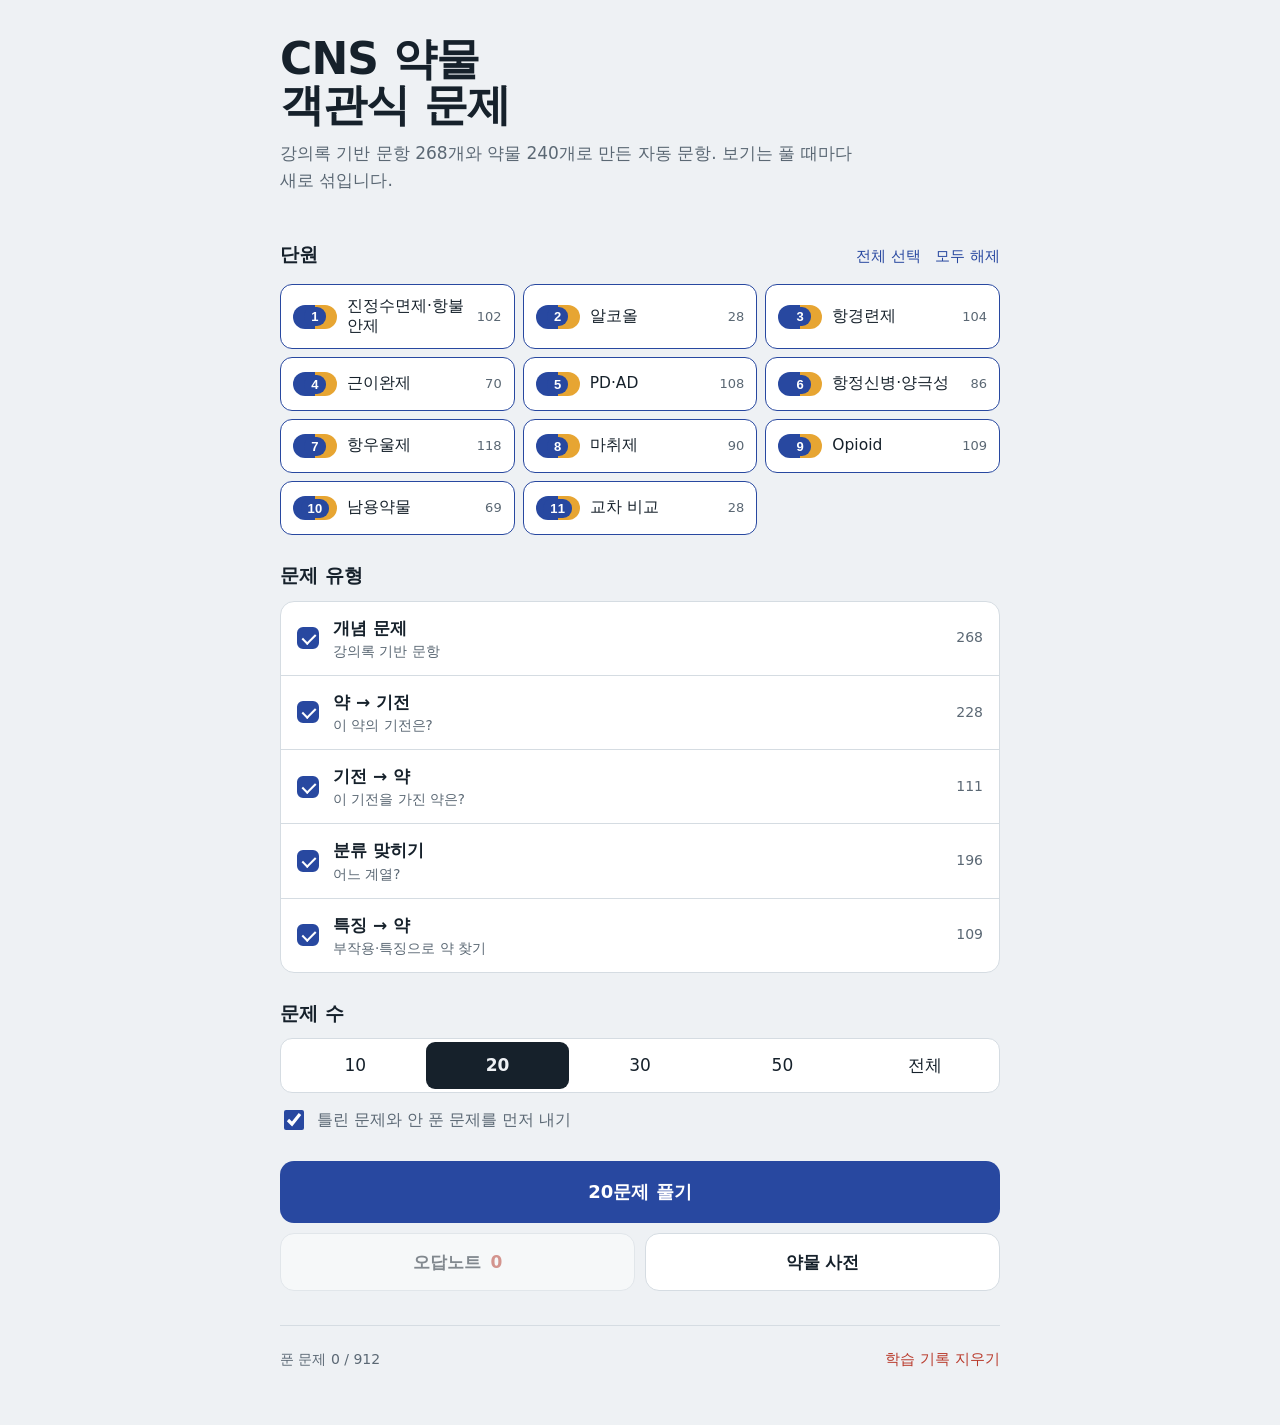
==== index.html @ 99b160d8 "Add files via upload" ====
<!doctype html>
<html lang="ko">
<head>
<meta charset="utf-8">
<meta name="viewport" content="width=device-width, initial-scale=1, viewport-fit=cover">
<title>CNS 약물 퀴즈</title>
<meta name="apple-mobile-web-app-capable" content="yes">
<meta name="mobile-web-app-capable" content="yes">
<meta name="apple-mobile-web-app-title" content="CNS 퀴즈">
<meta name="apple-mobile-web-app-status-bar-style" content="default">
<meta name="theme-color" content="#EEF1F4" media="(prefers-color-scheme: light)">
<meta name="theme-color" content="#14181D" media="(prefers-color-scheme: dark)">
<link rel="apple-touch-icon" href="icon-180.png">
<link rel="icon" href="icon-180.png">
<link rel="manifest" href="manifest.json">
<style>
:root{
  --bg:#EEF1F4; --surface:#FFFFFF; --ink:#16212B; --muted:#5B6874; --line:#D5DCE2;
  --cobalt:#2848A0; --cobalt-ink:#FFFFFF; --amber:#E7A532; --amber-ink:#3A2A06;
  --ok:#23784A; --ok-bg:#E3F2E8; --no:#B93A2B; --no-bg:#FBE7E3; --hl:#FFF1D2;
  --name:"Avenir Next Condensed","Avenir Next","Arial Narrow","Helvetica Neue",sans-serif;
  --body:-apple-system,"Apple SD Gothic Neo","Noto Sans KR","Malgun Gothic",system-ui,sans-serif;
}
@media (prefers-color-scheme: dark){
  :root{ --bg:#14181D; --surface:#1D232A; --ink:#E7ECF0; --muted:#9AA6B1; --line:#323B45;
    --cobalt:#6F8EF0; --cobalt-ink:#0C1530; --amber:#E9B04A; --amber-ink:#2A1D03;
    --ok:#62C28A; --ok-bg:#183326; --no:#F08273; --no-bg:#3A1D19; --hl:#3A3220; }
}
*{box-sizing:border-box}
html{-webkit-text-size-adjust:100%}
body{margin:0;background:var(--bg);color:var(--ink);font:17px/1.55 var(--body);
  -webkit-tap-highlight-color:transparent;
  padding:env(safe-area-inset-top) env(safe-area-inset-right) env(safe-area-inset-bottom) env(safe-area-inset-left)}
#app{max-width:760px;margin:0 auto;padding:28px 20px 48px}
button{font:inherit;color:inherit;cursor:pointer;-webkit-user-select:none;user-select:none}
button:focus-visible,input:focus-visible{outline:3px solid var(--cobalt);outline-offset:2px}
button:disabled{cursor:default}
h1,h2{margin:0}

/* 캡슐 배지: 단원 번호 */
.pill{display:inline-flex;align-items:center;justify-content:center;min-width:44px;height:24px;border-radius:12px;
  background:linear-gradient(90deg,var(--cobalt) 0 50%,var(--amber) 50% 100%);flex:none}
.pill i{font:700 13px/1 var(--name);font-style:normal;color:#fff;background:var(--cobalt);padding:3px 7px;border-radius:9px;letter-spacing:.02em}
.pill.sm{min-width:34px;height:18px}.pill.sm i{font-size:11px;padding:2px 5px}

/* 홈 */
.home-head{padding:8px 0 20px}
.home-head h1{font:700 44px/1.05 var(--body);letter-spacing:-.02em}
.lede{margin:12px 0 0;color:var(--muted);max-width:34em}
.block{margin-top:26px}
.bhead{display:flex;align-items:baseline;justify-content:space-between;margin-bottom:10px}
.bhead h2{font-size:19px;font-weight:700}
.links{display:flex;gap:14px}
.link{background:none;border:0;padding:6px 0;color:var(--cobalt);font-size:15px}
.link.danger{color:var(--no)}
.units{display:grid;grid-template-columns:repeat(auto-fill,minmax(210px,1fr));gap:8px}
.unit{display:flex;align-items:center;gap:10px;text-align:left;padding:12px 12px;border-radius:12px;
  background:var(--surface);border:1.5px solid var(--line);min-height:54px}
.unit .uname{flex:1;font-size:15.5px;line-height:1.25}
.unit .ucount{color:var(--muted);font-size:13px;font-variant-numeric:tabular-nums}
.unit:not(.on){opacity:.55}
.unit:not(.on) .pill{filter:grayscale(1)}
.unit.on{border-color:var(--cobalt)}
.types{background:var(--surface);border:1.5px solid var(--line);border-radius:14px;overflow:hidden}
.trow{display:flex;align-items:center;gap:14px;width:100%;text-align:left;padding:13px 16px;background:none;border:0;border-top:1px solid var(--line)}
.trow:first-child{border-top:0}
.trow .tl{flex:1;display:flex;flex-direction:column}
.trow small{color:var(--muted);font-size:13.5px}
.trow .tc{color:var(--muted);font-size:14px;font-variant-numeric:tabular-nums}
.check{width:22px;height:22px;border-radius:6px;border:2px solid var(--line);flex:none;position:relative}
.trow.on .check{background:var(--cobalt);border-color:var(--cobalt)}
.trow.on .check::after{content:"";position:absolute;left:6px;top:2px;width:6px;height:11px;border:solid var(--cobalt-ink);border-width:0 2.5px 2.5px 0;transform:rotate(45deg)}
.segs{display:flex;background:var(--surface);border:1.5px solid var(--line);border-radius:12px;padding:3px}
.seg{flex:1;padding:10px 0;border:0;background:none;border-radius:9px;font-variant-numeric:tabular-nums}
.seg.on{background:var(--ink);color:var(--bg);font-weight:600}
.toggle{display:flex;align-items:center;gap:10px;margin-top:14px;font-size:15.5px;color:var(--muted)}
.toggle input{width:20px;height:20px;accent-color:var(--cobalt)}
.actions{margin-top:28px;display:flex;flex-direction:column;gap:10px}
.row2{display:grid;grid-template-columns:1fr 1fr;gap:10px}
.primary{width:100%;padding:17px;border:0;border-radius:14px;background:var(--cobalt);color:var(--cobalt-ink);font-size:18px;font-weight:700}
.primary:disabled{background:var(--line);color:var(--muted)}
.secondary{padding:15px;border-radius:14px;border:1.5px solid var(--line);background:var(--surface);font-weight:600}
.secondary b{color:var(--no);margin-left:4px}
.secondary:disabled{opacity:.5}
.stats{display:flex;flex-direction:column;gap:9px}
.srow{display:grid;grid-template-columns:minmax(0,1.4fr) 2fr 44px 48px;align-items:center;gap:10px;font-size:14.5px}
.sname{white-space:nowrap;overflow:hidden;text-overflow:ellipsis}
.bar{height:8px;border-radius:4px;background:var(--line);overflow:hidden}
.bar span{display:block;height:100%;background:var(--amber)}
.sp{text-align:right;font-weight:600;font-variant-numeric:tabular-nums}
.sn{text-align:right;color:var(--muted);font-size:13px}
.foot{margin-top:34px;padding-top:16px;border-top:1px solid var(--line);display:flex;justify-content:space-between;align-items:center;color:var(--muted);font-size:14px}

/* 퀴즈 */
.qtop{display:flex;align-items:center;gap:14px;margin-bottom:18px}
.icon{width:42px;height:42px;border-radius:21px;border:1.5px solid var(--line);background:var(--surface);font-size:17px;flex:none}
.prog{flex:1;height:8px;border-radius:4px;background:var(--line);overflow:hidden}
.prog span{display:block;height:100%;background:var(--cobalt);transition:width .3s}
.count{font:700 20px/1 var(--name);font-variant-numeric:tabular-nums}
.count small{color:var(--muted);font-weight:500}
.qcard{background:var(--surface);border:1.5px solid var(--line);border-radius:18px;padding:22px 20px 20px}
.qmeta{display:flex;align-items:center;flex-wrap:wrap;gap:8px;color:var(--muted);font-size:14px}
.kind{border:1px solid var(--line);border-radius:6px;padding:1px 7px;font-size:12.5px}
.kind.w{color:var(--no);border-color:var(--no)}
.stem{margin:16px 0 18px;font-size:21px;line-height:1.5;font-weight:600;word-break:keep-all}
.stem .dn{font:700 34px/1.1 var(--name);letter-spacing:.005em;display:inline-block;margin-right:2px}
.stem .hl{background:var(--hl);padding:1px 6px;border-radius:5px;font-weight:700}
.stem .sig{display:block;margin-top:12px;padding:12px 14px;border-left:4px solid var(--amber);background:var(--hl);border-radius:0 8px 8px 0;font-weight:500;font-size:18.5px}
.opts{list-style:none;margin:0;padding:0;display:flex;flex-direction:column;gap:9px}
.opt{width:100%;display:flex;align-items:flex-start;gap:12px;text-align:left;padding:14px 15px;border-radius:13px;
  border:1.5px solid var(--line);background:var(--bg);font-size:17px;line-height:1.45;min-height:56px;transition:background .15s,border-color .15s}
.opt .num{font-size:20px;line-height:1.2;color:var(--muted);flex:none}
.opt .ot{flex:1;word-break:keep-all;overflow-wrap:anywhere}
@media (hover:hover){.opt:not(:disabled):hover{border-color:var(--cobalt)}}
.opt:not(:disabled):active{transform:scale(.99)}
.opt.correct{background:var(--ok-bg);border-color:var(--ok)}
.opt.correct .num{color:var(--ok)}
.opt.wrong{background:var(--no-bg);border-color:var(--no)}
.opt.wrong .num{color:var(--no)}
.opt.dim{opacity:.5}
.opt:disabled{color:var(--ink)}
#fb:empty{display:none}
#fb{margin-top:18px}
.verdict{font-weight:700;font-size:19px;margin-bottom:10px}
.verdict.ok{color:var(--ok)}.verdict.no{color:var(--no)}
.expl{padding:13px 15px;border-radius:12px;background:var(--bg);font-size:16px;line-height:1.6;word-break:keep-all}
.note{margin:10px 2px 0;color:var(--muted);font-size:15px}
.next{margin-top:16px}
.score{text-align:center;color:var(--muted);font-size:14px;margin-top:14px;font-variant-numeric:tabular-nums}

/* 약물 카드 */
.dcard{padding:14px 15px;border-radius:12px;background:var(--bg);margin-top:10px}
.dtitle{color:var(--muted);font-size:13px;margin-bottom:2px}
.dname{font:700 24px/1.2 var(--name);display:flex;align-items:center;gap:8px}
.dcard dl{display:grid;grid-template-columns:44px 1fr;gap:4px 10px;margin:8px 0 0;font-size:15.5px;line-height:1.5}
.dcard dt{color:var(--muted)}
.dcard dd{margin:0;word-break:keep-all}

/* 결과 */
.res-head{padding:24px 0 6px}
.big{font:700 84px/1 var(--name);font-variant-numeric:tabular-nums}
.big small{font-size:40px;color:var(--muted)}
.res-head p{color:var(--muted);margin:10px 0 0}
.wlist{list-style:none;margin:0;padding:0;display:flex;flex-direction:column;gap:10px}
.wlist li{background:var(--surface);border:1.5px solid var(--line);border-radius:14px;padding:14px 15px}
.wq{font-weight:600;margin-bottom:8px;word-break:keep-all}
.wq .dn{font:700 22px var(--name)}
.wq .sig{display:block;font-weight:500;margin-top:4px;color:var(--muted)}
.wa{font-size:15.5px;margin-top:4px;display:flex;gap:8px;align-items:baseline}
.tag{flex:none;font-size:12px;padding:1px 7px;border-radius:6px;font-weight:600}
.tag.ok{background:var(--ok-bg);color:var(--ok)}.tag.no{background:var(--no-bg);color:var(--no)}

/* 사전 */
.dhead{font-size:22px}
.search{width:100%;padding:14px 16px;border-radius:12px;border:1.5px solid var(--line);background:var(--surface);color:var(--ink);font:inherit;-webkit-appearance:none}
.chips{display:flex;gap:7px;overflow-x:auto;padding:12px 0 4px;-webkit-overflow-scrolling:touch;scrollbar-width:none}
.chips::-webkit-scrollbar{display:none}
.chip{flex:none;padding:8px 13px;border-radius:18px;border:1.5px solid var(--line);background:var(--surface);font-size:14.5px;white-space:nowrap}
.chip.on{background:var(--ink);color:var(--bg);border-color:var(--ink)}
.dlist .dcard{background:var(--surface);border:1.5px solid var(--line)}
.empty{color:var(--muted);padding:30px 0;text-align:center}

@media (max-width:520px){
  #app{padding:18px 16px 40px}
  .home-head h1{font-size:36px}
  .stem{font-size:19px}.stem .dn{font-size:30px}
  .srow{grid-template-columns:1fr 1.2fr 40px;}.sn{display:none}
}
@media (prefers-reduced-motion:reduce){*{transition:none!important}}
</style>
</head>
<body>
<main id="app"></main>
<script>
// [이름, 단원, 분류, 기전, 기전그룹(공백구분), 용도, 특징(sig), 플래그(nc=분류문제X, nm=기전문제X), 특징문제에서 제외할 약(쉼표)]
const UNITS = {
  1: "진정수면제·항불안제",
  2: "알코올",
  3: "항경련제",
  4: "근이완제",
  5: "PD·AD",
  6: "항정신병·양극성",
  7: "항우울제",
  8: "마취제",
  9: "Opioid",
  10: "남용약물",
  11: "교차 비교"
};
const CLASSQ_UNITS = [1, 4, 5, 6, 7, 8, 9, 10];

const BZD_M = "GABAA R 결합 (α1 & γ2 subunit)";
const BRT_M = "GABAA R 결합 (multiple subunits) — 억제 강도 가장 강함";
const Z_M = "GABAA R 결합 (α & γ subunit) — 수면 특화";
const NDP_M = "NM R competitive antagonist";
const ATYP_M = "D2 + 5-HT2A R 차단";
const TYP_M = "D2 R 차단";
const TCA_M = "SERT + NET 억제 (+M, H1, α1 차단)";

const DRUG_ROWS = [
  // ───── 1. Sedative-hypnotics & anxiolytics
  ["Alprazolam",1,"Benzodiazepine",BZD_M,"GABAA","불안 — 특히 panic disorder, agoraphobia (중시간형)","panic disorder·agoraphobia에 특히 쓰이는 BZD"],
  ["Chlordiazepoxide",1,"Benzodiazepine",BZD_M,"GABAA","불안 · 알코올 금단(long-acting)","demoxepam(장) → nordazepam(장)으로 대사되는 BZD"],
  ["Clorazepate",1,"Benzodiazepine",BZD_M,"GABAA","항경련(성인 impaired awareness) · 단시간형이지만 장시간 활성대사체(nordazepam) 생성"],
  ["Clonazepam",1,"Benzodiazepine",BZD_M,"GABAA","불안 · 항경련: absence 대체, myoclonic, IS, LGS"],
  ["Diazepam",1,"Benzodiazepine",BZD_M,"GABAA","불안 · 알코올 금단 · status epilepticus 1st · spasmolytic · 마취 전처치 · 국소마취제/TCA 경련","BZD 중 유일하게 spasmolytic(근이완)으로 쓰이며, nordazepam으로 대사되는 장시간형"],
  ["Estazolam",1,"Benzodiazepine",BZD_M,"GABAA","진정·수면"],
  ["Flurazepam",1,"Benzodiazepine",BZD_M,"GABAA","수면 · 장시간 활성대사체 생성","N-desalkylflurazepam(장시간 활성대사체)을 만드는 BZD"],
  ["Lorazepam",1,"Benzodiazepine",BZD_M,"GABAA","불안 · 알코올 금단(short) · status epilepticus 1st · premedication · cocaine/amphetamine 중독 경련"],
  ["Midazolam",1,"Benzodiazepine",BZD_M,"GABAA","마취 전처치(iv, anterograde amnesia) · refractory status epilepticus"],
  ["Nitrazepam",1,"Benzodiazepine",BZD_M,"GABAA","항경련: IS, myoclonic, LGS"],
  ["Oxazepam",1,"Benzodiazepine",BZD_M,"GABAA","불안 · 알코올 금단(short) · 바로 glucuronide conjugation"],
  ["Quazepam",1,"Benzodiazepine",BZD_M,"GABAA","진정·수면"],
  ["Temazepam",1,"Benzodiazepine",BZD_M,"GABAA","불면 — 수면 유지 곤란 (t½ 8.8h)","t½ 8.8h → 수면 '유지' 곤란에 쓰는 BZD"],
  ["Triazolam",1,"Benzodiazepine",BZD_M,"GABAA","불면 — 수면 유도 곤란 (t½ 2h)","t½ 2h → 수면 '유도' 곤란에 쓰는 BZD"],
  ["Amobarbital",1,"Barbiturate",BRT_M,"GABAA","진정·수면 (드물게 사용)"],
  ["Butabarbital",1,"Barbiturate",BRT_M,"GABAA","진정·수면 (드물게 사용)"],
  ["Mephobarbital",1,"Barbiturate",BRT_M,"GABAA","진정·수면 (드물게 사용)"],
  ["Pentobarbital",1,"Barbiturate",BRT_M,"GABAA","Refractory status epilepticus (마취용량)"],
  ["Phenobarbital",1,"Barbiturate",BRT_M,"GABAA","항경련(long-acting): neonatal seizure 1st, focal, GTC, status(iv)","강력한 CYP inducer이며 weak acid라 과량 시 urine 알칼리화로 배설↑"],
  ["Secobarbital",1,"Barbiturate",BRT_M,"GABAA","수면 (드물게 사용)"],
  ["Thiopental",1,"Barbiturate",BRT_M,"GABAA","Ultra-short: 정맥 마취 유도 · refractory status"],
  ["Methohexital",1,"Barbiturate",BRT_M,"GABAA","Ultra-short(지용성): 정맥 마취 유도"],
  ["Zolpidem",1,"Z-drug",Z_M,"GABAA","불면 — 유도+유지 곤란 (t½ 2–3h)","nightmares·몽유병이 특이 AE인 수면제"],
  ["Zaleplon",1,"Z-drug",Z_M,"GABAA","불면 — 유도 곤란만 (t½ 1h)","t½ 1h로 가장 짧아 수면 유도 곤란에만 쓰는 Z-drug"],
  ["Eszopiclone",1,"Z-drug",Z_M,"GABAA","불면 — 유도+유지 곤란 (t½ 6h)","t½ 6h로 Z-drug 중 가장 긴 약"],
  ["Ramelteon",1,"Melatonin R agonist","Selective melatonin R agonist","MT","불면","의존성·금단이 없어 장기복용 가능하지만 효과는 marginal한 수면제","","Tasimelteon"],
  ["Tasimelteon",1,"Melatonin R agonist","Selective melatonin R agonist","MT","불면"],
  ["Suvorexant",1,"Orexin R antagonist","Orexin 1·2 R antagonist","OX","불면","AE: day-after sedation, narcolepsy, 우울 악화, 자살충동","","Lemborexant"],
  ["Lemborexant",1,"Orexin R antagonist","Orexin 1·2 R antagonist","OX","불면"],
  ["Buspirone",1,"비-BZD 항불안제","5-HT1A partial agonist (+weak D2 block)","5HT1A D2","불안 (2nd)","발현이 느려(1주 이상) 급성 불안에 부적합한 항불안제"],
  ["Flumazenil",1,"BZD antagonist","BZD 결합부위 competitive antagonist","GABAA","BZD·Z-drug 과량 역전, 마취 후 회복 촉진","BZD·Z-drug는 역전하지만 barbiturate·ethanol·opioid는 역전 못함"],

  // ───── 2. Alcohols
  ["Ethanol",2,"알코올","GABAA R 활성화 + NMDA R 억제","GABAA NMDA","—","만성 섭취 시 MEOS(CYP2E1·1A2·3A4) induction → 자기 및 CYP 대사 약물 제거↑"],
  ["Methanol",2,"독성 알코올","","","—","독성대사물 formate → 시각장애('눈보라 속')·metabolic acidosis","nm"],
  ["Ethylene glycol",2,"독성 알코올","","","—","독성대사물 oxalate → 신세관 침착·지연성 신부전 (초기 CNS 흥분→억제)","nm"],
  ["Disulfiram",2,"알코올 의존 치료제","ALDH 억제 → 음주 시 acetaldehyde 축적","ALDH","알코올 의존 재발 방지 (불쾌감 유발)"],
  ["Acamprosate",2,"알코올 의존 치료제","Weak NMDA antagonist + GABAA activator","NMDA GABAA","알코올 의존 재발 방지","중증 신장애에 금기인 알코올 의존 재발 방지제"],
  ["Fomepizole",2,"독성 알코올 해독제","ADH 억제","ADH","Methanol·Ethylene glycol 중독 (+투석, bicarbonate)","ADH를 억제해 methanol·ethylene glycol의 독성대사물 생성을 막는 해독제"],
  ["Thiamine",2,"보조 치료","Vitamin B1 보충","B1","급성 알코올 중독·금단 · Wernicke-Korsakoff 예방/치료","결핍 시 Wernicke-Korsakoff(진전·ataxia·의식장애 → 기억장애)를 일으키는 비타민","nm"],

  // ───── 3. Antiseizure
  ["Phenytoin",3,"Na⁺ channel blocker","Na⁺ 채널 차단 (inactivation 연장)","NaCh","Focal, GTC, status epilepticus(iv)","gingival hyperplasia·hirsutism·coarse facies, 장기 osteomalacia, fetal hydantoin syndrome","","Fosphenytoin"],
  ["Fosphenytoin",3,"Na⁺ channel blocker","Na⁺ 채널 차단 (inactivation 연장)","NaCh","Status epilepticus 2nd","Phenytoin의 prodrug","","Phenytoin"],
  ["Carbamazepine",3,"Na⁺ channel blocker","Na⁺ 채널 차단 (inactivated state 안정화)","NaCh","Focal 1st · bipolar · trigeminal neuralgia","hyponatremia를 일으키며 trigeminal neuralgia에도 쓰는 항경련제","","Oxcarbazepine,Eslicarbazepine"],
  ["Oxcarbazepine",3,"Na⁺ channel blocker","Na⁺ 채널 차단 (inactivated state 안정화)","NaCh","Focal (carbamazepine 유사체) · CYP inducer"],
  ["Eslicarbazepine",3,"Na⁺ channel blocker","Na⁺ 채널 차단 (inactivated state 안정화)","NaCh","Focal (carbamazepine 유사체)"],
  ["Lamotrigine",3,"Na⁺ channel blocker","Na⁺ 채널 차단","NaCh","Focal, GTC, LGS, absence(가임기 여성) · bipolar 우울 재발 방지","Valproate 병용 시 clearance↓, 소아 skin rash 위험, 피임약 영향 적음"],
  ["Lacosamide",3,"Na⁺ channel blocker","Na⁺ 채널 억제","NaCh","Focal 1st"],
  ["Cenobamate",3,"Na⁺ channel blocker","Na⁺ 차단 + presynaptic GABA 분비↑","NaCh GABAA","Focal","QT를 '단축'시키는 항경련제"],
  ["Rufinamide",3,"Na⁺ channel blocker","Na⁺ 채널 차단","NaCh","LGS (특히 atonic) · CYP inducer","LGS, 특히 atonic seizure에 쓰는 Na⁺ 차단제"],
  ["Topiramate",3,"Mixed","Na⁺·Ca²⁺ 차단 + GABAA 활성 + kainate 흥분 억제 (+CA 억제)","NaCh TCa a2d GABAA AMPA CA","가장 넓은 스펙트럼(focal, GTC, absence, JME, LGS, IS, Dravet) · migraine","급성 근시·녹내장, 표현언어 저하, 임신 시 oral cleft"],
  ["Zonisamide",3,"Mixed","Na⁺ 채널 차단 (mixed)","NaCh TCa","Focal, GTC, IS, myoclonic"],
  ["Ethosuximide",3,"T-type Ca²⁺ blocker","T-type Ca²⁺ 채널 차단","TCa","Absence 1st","absence seizure 1st (GTC가 공존하면 valproate로)"],
  ["Gabapentin",3,"α2δ ligand","α2δ subunit 결합 (GABA analog)","a2d","Focal · 신경병성 통증(PHN, DPN) · RLS"],
  ["Pregabalin",3,"α2δ ligand","α2δ subunit 결합 (GABA analog)","a2d","Focal · fibromyalgia · 불안장애 2nd","fibromyalgia와 불안장애(2nd)에도 쓰는 α2δ ligand","","Gabapentin"],
  ["Retigabine",3,"K⁺ channel opener","KCNQ K⁺ 채널 개방","KCNQ","항경련 (ezogabine)"],
  ["Levetiracetam",3,"SV2A ligand","SV2A 결합 → glutamate 분비↓","SV2A","Focal, GTC, JME · 피임약 영향 적음"],
  ["Brivaracetam",3,"SV2A ligand","SV2A 결합 → glutamate 분비↓","SV2A","Focal (levetiracetam 유사체)"],
  ["Felbamate",3,"Mixed","NMDA 차단 + GABAA 증강","NMDA GABAA","난치성 focal(3rd), LGS","aplastic anemia와 severe hepatitis 때문에 거의 사용하지 않는 항경련제"],
  ["Perampanel",3,"AMPA antagonist","AMPA R antagonist","AMPA","Focal·GTC (add-on)","aggression·hostility(alcohol 병용 시 분노↑), levonorgestrel 피임약 효과↓"],
  ["Primidone",3,"GABAA 증강제","GABAA agonist (phenobarbital 유도체)","GABAA","Focal, GTC · CYP inducer"],
  ["Tiagabine",3,"GABA 농도 증가","GAT-1 선택적 억제 (GABA 재흡수↓)","GAT1","Focal (2nd/add-on)"],
  ["Vigabatrin",3,"GABA 농도 증가","GABA transaminase 억제 (+vesicle GABA transporter 억제) → 세포외 GABA↑","GABAT","Infantile spasm 1st · focal 보조","비가역적 visual field defect"],
  ["Valproic acid",3,"Mixed","Mixed (여러 기전)","NaCh TCa GABAA GABAT","Generalized 1st(GTC, absence, myoclonic, atonic) · status(iv) · bipolar · migraine 예방","항경련제 중 유일한 CYP inhibitor, 임신 시 spina bifida","nm"],
  ["Clobazam",3,"GABAA 증강제","1,5-BZD, GABAA agonist","GABAA","LGS(≥2세), Dravet · CYP inducer","1,5-benzodiazepine으로 LGS(≥2세)·Dravet에 쓰는 약"],
  ["Stiripentol",3,"GABAA 증강제","Aromatic allylic alcohol → GABAA 증강","GABAA","Dravet (clobazam/valproate와 병용)"],
  ["Cannabidiol",3,"기타 항경련제","Cannabinoid","CB","Dravet, LGS (AE: hepatotoxicity)"],
  ["Fenfluramine",3,"기타 항경련제","Amphetamine 유도체","5HTrel","Dravet, LGS"],
  ["Everolimus",3,"기타 항경련제","mTORC1 억제","mTOR","TSC 관련 난치 focal","TSC(tuberous sclerosis) 관련 난치성 focal seizure에 쓰는 약"],
  ["Acetazolamide",3,"기타 항경련제","Carbonic anhydrase 억제 (뇌 mild acidosis)","CA","월경기 발작 악화 여성","월경기에 악화되는 발작에 쓰지만 내성이 빠르게 생기는 약"],

  // ───── 4. Skeletal muscle relaxants
  ["Mivacurium",4,"Nondepolarizing NMB",NDP_M,"nAChRant","Short-acting · 기관삽관","nondepolarizing NMB 중 short-acting이라 기관삽관에 쓰이며 histamine 유리로 hypotension"],
  ["Atracurium",4,"Nondepolarizing NMB",NDP_M,"nAChRant","Intermediate(25–35분) · histamine 유리 → hypotension"],
  ["Cisatracurium",4,"Nondepolarizing NMB",NDP_M,"nAChRant","Intermediate · CV 영향 minimal"],
  ["Vecuronium",4,"Nondepolarizing NMB",NDP_M,"nAChRant","Intermediate · CV 영향 minimal"],
  ["Rocuronium",4,"Nondepolarizing NMB",NDP_M,"nAChRant","Intermediate · CV 영향 minimal"],
  ["Doxacurium",4,"Nondepolarizing NMB",NDP_M,"nAChRant","Long-acting(>35분, steroid)"],
  ["Pancuronium",4,"Nondepolarizing NMB",NDP_M,"nAChRant","Long-acting(>35분, steroid)","cardiac M 차단 → tachycardia·HTN을 일으키는 NMB"],
  ["Pipecuronium",4,"Nondepolarizing NMB",NDP_M,"nAChRant","Long-acting(>35분, steroid)"],
  ["Tubocurarine",4,"Nondepolarizing NMB",NDP_M,"nAChRant","전신마취 보조 (prototype)","고용량에서 ganglion block + histamine 유리 → hypotension"],
  ["Succinylcholine",4,"Depolarizing NMB","NM R agonist (AChE에 분해 안 됨) → Phase I 지속 탈분극 → Phase II desensitization","nAChRdep","기관삽관(5–10분) · 경련 시 근경련 완화","hyperkalemia·안압↑·위내압↑, butyrylcholinesterase 결핍 시 작용 연장"],
  ["Neostigmine",4,"NMB reversal (AChE inhibitor)","AChE 억제","AChE","Nondepolarizing NMB 잔여 차단 역전"],
  ["Pyridostigmine",4,"NMB reversal (AChE inhibitor)","AChE 억제","AChE","Nondepolarizing NMB 잔여 차단 역전"],
  ["Edrophonium",4,"NMB reversal (AChE inhibitor)","AChE 억제","AChE","NMB reversal"],
  ["Baclofen",4,"Spasmolytic (centrally acting)","GABAB agonist (presynaptic Ca²⁺↓, postsynaptic K⁺↑)","GABAB","Spasticity","척수에 작용하는 경구 활성 GABA-mimetic 근이완제"],
  ["Tizanidine",4,"Spasmolytic (centrally acting)","α2 agonist (clonidine 유사)","a2ag","Spasticity, chronic back pain"],
  ["Dantrolene",4,"Antispasmodic (근육 직접)","RyR1 결합 → SR Ca²⁺ 방출↓ (E-C coupling 방해)","RyR1","Malignant hyperthermia, NMS","malignant hyperthermia와 NMS 치료에 쓰는 근육 직접 작용 약"],
  ["Botulinum toxin",4,"Antispasmodic (근육 직접)","Vesicle docking 방해 → ACh 분비↓ (신경말단 국소주사)","SNARE","Cerebral palsy 경직, 주름(1–3개월), 과민성 방광 요실금, chronic migraine","국소주사로 cerebral palsy 경직·주름·과민성 방광·chronic migraine에 쓰는 약"],

  // ───── 5. PD · AD
  ["Levodopa",5,"DA precursor","LAT로 BBB 통과 → DOPA decarboxylase로 DA 전환","DAprec","PD main drug (고령, 인지·정신장애 동반, 빠른 호전 필요)","장기 사용 시 on-off phenomenon, pyridoxine 병용 시 말초 분해↑"],
  ["Carbidopa",5,"DOPA decarboxylase inhibitor","말초 DOPA decarboxylase 억제 (BBB 통과 못함)","DDC","Levodopa 병용 → levodopa 용량↓, 말초 DA 독성↓"],
  ["Bromocriptine",5,"Ergot DA agonist","D2 R agonist","DAag","PD · NMS 치료","ergot 유도체라 말초혈관질환에 금기이며 NMS 치료에도 쓰는 DA agonist"],
  ["Pramipexole",5,"Non-ergot DA agonist","D3 R agonist","DAag","PD (비고령·경증 단독 first-line, adjunct)"],
  ["Ropinirole",5,"Non-ergot DA agonist","D2 R agonist","DAag","PD (비고령·경증 단독 first-line, adjunct)"],
  ["Rotigotine",5,"Non-ergot DA agonist","D1–D3 R agonist (patch)","DAag","PD","patch(경피) 제형의 DA agonist"],
  ["Apomorphine",5,"Non-ergot DA agonist","Potent D2 R agonist (SC·설하)","DAag","Off-period akinesia 급속 완화","off-period akinesia를 급속히 완화하며, 초기 nausea 때문에 trimethobenzamide를 3일 전부터 쓰는 약"],
  ["Selegiline",5,"MAO-B inhibitor","MAO-B 선택적 억제 (고용량 시 MAO-A도)","MAOB MAO","PD (levodopa adjunct) · 고용량 비선택 MAOI 항우울","저용량은 MAO-B 선택(PD), 고용량은 비선택 MAOI(항우울)"],
  ["Rasagiline",5,"MAO-B inhibitor","MAO-B 선택적 억제","MAOB","PD 단독 또는 levodopa adjunct"],
  ["Safinamide",5,"MAO-B inhibitor","MAO-B 선택적 억제","MAOB","PD levodopa adjunct"],
  ["Entacapone",5,"COMT inhibitor","말초 COMT 억제 → levodopa 분해↓(작용시간↑)","COMT","Levodopa-carbidopa adjunct","Stalevo(levodopa + carbidopa + ?)의 구성 성분인 COMT inhibitor"],
  ["Opicapone",5,"COMT inhibitor","말초 COMT 억제 (장시간형)","COMT","Levodopa-carbidopa adjunct","장시간형으로 취침 시 1일 1회, 투여 전후 1시간 금식이 필요한 COMT inhibitor"],
  ["Tolcapone",5,"COMT inhibitor","말초 + CNS COMT 억제","COMT","Levodopa-carbidopa adjunct","hepatotoxicity가 특징이며 말초와 CNS 모두에서 작용하는 COMT inhibitor"],
  ["Benztropine",5,"Antimuscarinic (PD)","Muscarinic R 차단","mACh","PD tremor·rigidity · 항정신병약 유발 EPS"],
  ["Trihexyphenidyl",5,"Antimuscarinic (PD)","Muscarinic R 차단","mACh","PD tremor·rigidity · 항정신병약 유발 EPS"],
  ["Biperiden",5,"Antimuscarinic (PD)","Muscarinic R 차단","mACh","PD tremor·rigidity"],
  ["Orphenadrine",5,"Antimuscarinic (PD)","Muscarinic R 차단","mACh","PD tremor·rigidity"],
  ["Procyclidine",5,"Antimuscarinic (PD)","Muscarinic R 차단","mACh","PD tremor·rigidity"],
  ["Amantadine",5,"기타 PD 약 (항바이러스제)","DA 합성·분비↑ + M 차단 + NMDA 억제 (기전 불명)","DArel mACh NMDA","PD bradykinesia·rigidity·tremor (수 주만 효과) · 항정신병약 parkinsonism","livedo reticularis가 특징적 AE이며 효과가 수 주만 지속되는 PD 약"],
  ["Istradefylline",5,"기타 PD 약","Adenosine A2A antagonist (caffeine 유사체)","A2A","Levodopa adjunct: off-period·wearing-off↓","caffeine 유사체로 off-period·wearing-off를 줄이며 충동조절 상실 AE가 있는 약"],
  ["Trimethobenzamide",5,"제토제 (DA antagonist)","DA R 차단","D2","Apomorphine 초기 nausea 예방","apomorphine 시작 3일 전부터 투여해 초기 nausea를 예방하는 약"],
  ["Donepezil",5,"AChE inhibitor (AD)","AChE 억제 → cholinergic 전달↑","AChE","Alzheimer's disease"],
  ["Galantamine",5,"AChE inhibitor (AD)","AChE 억제 → cholinergic 전달↑","AChE","AD · PD-associated dementia","PD-associated dementia에 쓴다고 한 AChE inhibitor","","Rivastigmine"],
  ["Rivastigmine",5,"AChE inhibitor (AD)","AChE 억제 → cholinergic 전달↑","AChE","Alzheimer's disease"],
  ["Tacrine",5,"AChE inhibitor (AD)","AChE 억제 → cholinergic 전달↑","AChE","Alzheimer's disease"],
  ["Memantine",5,"NMDA antagonist (AD)","NMDA R 차단 → excitotoxicity 방지","NMDA","Alzheimer's disease"],
  ["Aducanumab",5,"Anti-amyloid mAb","Amyloid β-directed mAb","amyloid","Alzheimer's disease"],

  // ───── 6. Antipsychotics & bipolar
  ["Chlorpromazine",6,"Typical — low potency (phenothiazine)",TYP_M,"D2","조현병 · antiemetic · bipolar 조증"],
  ["Thioridazine",6,"Typical — low potency (phenothiazine)",TYP_M,"D2","조현병","QT 연장 + retinitis pigmentosa, α1·H1·M 차단 모두 강함"],
  ["Fluphenazine",6,"Typical — high potency (phenothiazine)",TYP_M,"D2","조현병"],
  ["Perphenazine",6,"Typical — high potency (phenothiazine)",TYP_M,"D2","조현병"],
  ["Trifluoperazine",6,"Typical — high potency (phenothiazine)",TYP_M,"D2","조현병"],
  ["Haloperidol",6,"Typical — high potency (butyrophenone)",TYP_M,"D2","조현병 · Tourette"],
  ["Thiothixene",6,"Typical — high potency (thioxanthene)",TYP_M,"D2","조현병"],
  ["Clozapine",6,"Atypical",ATYP_M,"D2 5HT2A","치료 저항성·자살 충동 조현병 1차","agranulocytosis(1–2%, 초기 6–8주) → 혈액검사 필수, 체중↑, 자살 위험↓"],
  ["Asenapine",6,"Atypical",ATYP_M,"D2 5HT2A","조현병"],
  ["Brexpiprazole",6,"Atypical",ATYP_M,"D2 5HT2A","조현병"],
  ["Cariprazine",6,"Atypical",ATYP_M,"D2 5HT2A","조현병"],
  ["Droperidol",6,"Atypical (강의록 분류)",ATYP_M,"D2 5HT2A","Antiemetic","","nc"],
  ["Loxapine",6,"Atypical",ATYP_M,"D2 5HT2A","조현병"],
  ["Lurasidone",6,"Atypical",ATYP_M,"D2 5HT2A","조현병"],
  ["Olanzapine",6,"Atypical",ATYP_M,"D2 5HT2A","조현병 · bipolar 조증 · antiemetic","fluoxetine과 병용해 bipolar depression에 쓰는 항정신병약"],
  ["Paliperidone",6,"Atypical",ATYP_M,"D2 5HT2A","조현병 (TD 위험 언급)"],
  ["Quetiapine",6,"Atypical",ATYP_M,"D2 5HT2A","조현병 · bipolar 조증 · bipolar depression · TD 시 교체 약"],
  ["Risperidone",6,"Atypical",ATYP_M,"D2 5HT2A","조현병 · bipolar 조증 (TD 위험 언급)"],
  ["Sertindole",6,"Atypical",ATYP_M,"D2 5HT2A","조현병"],
  ["Ziprasidone",6,"Atypical",ATYP_M,"D2 5HT2A","조현병 · bipolar 조증","QT 연장이 언급된 atypical 항정신병약","","Sertindole"],
  ["Zotepine",6,"Atypical",ATYP_M,"D2 5HT2A","조현병"],
  ["Aripiprazole",6,"Atypical","D2 partial agonist + 5-HT2A 차단","D2 5HT2A","조현병 · bipolar 조증","D2 partial agonist인 항정신병약","","Brexpiprazole,Cariprazine"],
  ["Prochlorperazine",6,"Antiemetic (D2 차단)",TYP_M,"D2","Antiemetic","","nc"],
  ["Lithium",6,"Mood stabilizer","기전 불명","Li","Bipolar 1st: 조증기 치료 + 유지","혈중 ≤1 mEq/L 유지, tremor·nephrogenic DI·edema, sick sinus syndrome 금기","nm"],
  ["Valbenazine",6,"VMAT inhibitor (TD 치료)","VMAT 억제","VMAT","Tardive dyskinesia"],
  ["Deutetrabenazine",6,"VMAT inhibitor (TD 치료)","VMAT 억제","VMAT","Tardive dyskinesia"],

  // ───── 7. Antidepressants
  ["Fluoxetine",7,"SSRI","SERT 억제","SERT","우울 · bulimia · PMDD · 소아 우울/OCD","최초의 SSRI로 active metabolite norfluoxetine(긴 t½) → 주 1회 제형, MAOI 시작 4주 전 중단"],
  ["Sertraline",7,"SSRI","SERT 억제","SERT","우울 · PMDD · 소아 OCD (AE: insomnia)"],
  ["Citalopram",7,"SSRI","SERT 억제","SERT","우울·불안"],
  ["Paroxetine",7,"SSRI","SERT 억제","SERT","우울·불안 (AE: hypersomnia)","weight gain이 특징적으로 언급된 SSRI"],
  ["Fluvoxamine",7,"SSRI","SERT 억제","SERT","우울 · 소아 OCD (AE: hypersomnia)"],
  ["Escitalopram",7,"SSRI","SERT 억제","SERT","우울 · 소아 우울"],
  ["Venlafaxine",7,"SNRI","SERT + NET 억제","SERT NET","우울·불안 · 신경병성 통증"],
  ["Desvenlafaxine",7,"SNRI","SERT + NET 억제","SERT NET","우울"],
  ["Duloxetine",7,"SNRI","SERT + NET 억제","SERT NET","우울 · 신경병성 통증"],
  ["Levomilnacipran",7,"SNRI","SERT + NET 억제","SERT NET","우울"],
  ["Milnacipran",7,"SNRI","SERT + NET 억제","SERT NET","우울"],
  ["Clomipramine",7,"TCA","SERT >> NET 억제 (+M, H1, α1 차단)","SERT NET mACh H1 a1","우울 (AE: 성기능↓)","SERT 선택성이 가장 높은 TCA"],
  ["Imipramine",7,"TCA",TCA_M,"SERT NET mACh H1 a1","우울 · 신경병성 통증","α1 차단에 의한 기립성 저혈압(반사빈맥)이 특히 언급된 TCA"],
  ["Desipramine",7,"TCA","NET > SERT 억제 (+M, H1, α1 차단)","SERT NET mACh H1 a1","우울","NET 선택적 TCA로, 복용자는 tryptophan-free diet 시에도 재발하지 않음"],
  ["Doxepin",7,"TCA",TCA_M,"SERT NET mACh H1 a1","우울"],
  ["Nortriptyline",7,"TCA","NET > SERT 억제 (+M, H1, α1 차단)","SERT NET mACh H1 a1","우울"],
  ["Amitriptyline",7,"TCA",TCA_M,"SERT NET mACh H1 a1","우울 · 신경병성 통증"],
  ["Protriptyline",7,"TCA",TCA_M,"SERT NET mACh H1 a1","우울"],
  ["Amoxapine",7,"Tetracyclic","NET > SERT 억제 + D2 차단","NET SERT D2","우울","D2 차단으로 항정신병 성질과 parkinsonism을 보이는 항우울제"],
  ["Maprotiline",7,"Tetracyclic","NET > SERT 억제","NET SERT","우울"],
  ["Vilazodone",7,"Tetracyclic (강의록 분류)","SERT 억제 + 5-HT1A partial agonist","SERT 5HT1A","우울 (AE: 성기능↓)","","nc"],
  ["Phenelzine",7,"MAOI (비선택·비가역)","MAO-A·B 비선택적·비가역적 억제","MAO","난치 MDD"],
  ["Isocarboxazid",7,"MAOI (비선택·비가역)","MAO-A·B 비선택적·비가역적 억제","MAO","난치 MDD"],
  ["Tranylcypromine",7,"MAOI (비선택·비가역)","MAO-A·B 비선택적·비가역적 억제","MAO","난치 MDD"],
  ["Moclobemide",7,"MAOI (선택·가역, MAO-A)","MAO-A 선택적·가역적 억제","MAOA","우울 (levodopa와 병용 금기)"],
  ["Trazodone",7,"5-HT antagonist/reuptake inhibitor","Weak SERT 억제 + 5-HT2A 차단 (+H1 차단)","SERT 5HT2A H1","우울 · 불면 동반 우울","priapism을 일으키는 항우울제"],
  ["Nefazodone",7,"5-HT antagonist/reuptake inhibitor","Weak SERT 억제 + 5-HT2A 차단 (+H1 차단)","SERT 5HT2A H1","우울 (성기능 AE 적어 1st 가능)","치명적 hepatotoxicity가 있는 항우울제"],
  ["Vortioxetine",7,"5-HT antagonist/reuptake inhibitor","SERT 억제 + 5-HT3·5-HT7 차단 + 5-HT1A 작동","SERT 5HT3 5HT1A","우울 (AE: nausea, 성기능 장애)"],
  ["Bupropion",7,"기타 항우울제","DA/NE reuptake 억제 (추정)","DAT NET","우울 · 금연","금연 보조로 쓰이며 SSRI의 성기능 부작용이 없는 항우울제"],
  ["Mirtazapine",7,"기타 항우울제","Presynaptic α2 차단 → NE·5-HT 분비↑ + 5-HT2·5-HT3 차단 (SERT/NET 영향 없음)","a2block 5HT2A 5HT3 H1","우울 · 불면 동반 우울","presynaptic α2를 차단하고 강력한 H1 차단으로 진정을 일으키는 항우울제","nc","Trazodone,Nefazodone"],
  ["Esketamine",7,"기타 항우울제","NMDA antagonist (비강 스프레이)","NMDA","치료저항성 우울 · 자살사고 동반 MDD","dissociation이 2h 내 최대 → 투여 후 2h 병원 관찰"],
  ["Brexanolone",7,"기타 항우울제","GABAA PAM (allopregnanolone, progesterone 유도체)","GABAA","산후우울증","산후우울증에 60h IV infusion으로 쓰는 약"],

  // ───── 8. Anesthetics
  ["Halothane",8,"흡입마취제 (volatile)","","","전신마취 (blood:gas 2.3, 느림)","catecholamine 감작 → 심실부정맥, halothane hepatitis, 간대사율 최고","nm"],
  ["Enflurane",8,"흡입마취제 (volatile)","","","전신마취","장기 노출 시 nephrotoxicity","nm"],
  ["Isoflurane",8,"흡입마취제 (volatile)","","","전신마취 (느림, pungent)","흡입마취제 중 NMB의 근이완 증강 효과가 가장 큼","nm"],
  ["Desflurane",8,"흡입마취제 (volatile)","","","전신마취","pungent이면서 유도·회복이 빠르고, volatile 중 간대사율이 가장 낮음","nm"],
  ["Sevoflurane",8,"흡입마취제 (volatile)","","","전신마취","nonpungent이면서 유도·회복이 빠른 volatile","nm"],
  ["Nitrous oxide",8,"흡입마취제 (gas)","","","전신마취 (blood:gas 0.47, 빠름)","장기 노출 시 methionine synthase↓ → megaloblastic anemia, 순환억제 최소","nm"],
  ["Xenon",8,"흡입마취제 (gas)","","","전신마취","","nm"],
  ["Propofol",8,"정맥마취제","GABAA 매개 Cl⁻ 전류 증강","GABAA","유도 + 유지(지속주입) · MAC·ICU 진정 · refractory status","antiemetic 효과, 현저한 BP↓·주사통, 진통 없음('우유주사')"],
  ["Etomidate",8,"정맥마취제","GABAA 매개 Cl⁻ 전류 증강","GABAA","심수축력 저하 환자 유도","CV 안정이지만 부신피질 억제(11β-hydroxylase 억제)"],
  ["Ketamine",8,"정맥마취제","NMDA R 억제","NMDA","비협조 소아 · 저혈량/심인성 shock · 천식","교감신경 자극 → BP·HR·CO↑, 기관지 이완, dissociative, 강력한 진통"],
  ["Dexmedetomidine",8,"정맥마취제","α2 agonist","a2ag","ICU 단기 진정 · 전신마취 보조","호흡억제 없이 ICU 단기 진정 (AE: 서맥·심차단·asystole)"],
  ["Glycopyrrolate",8,"전마취제 (anticholinergic)","Muscarinic R 차단","mACh","서맥·기도분비 예방"],
  ["Famotidine",8,"전마취제 (H2 blocker)","H2 R 차단","H2","위산↓"],
  ["Ondansetron",8,"전마취제 (antiemetic)","5-HT3 R 차단","5HT3","PONV 예방"],
  ["Diphenhydramine",8,"전마취제 (antihistamine)","H1 R 차단","H1","알레르기 예방 · akathisia·dystonia · NMS"],
  ["Lidocaine",8,"국소마취제 (amide)","Na⁺ 채널 차단 (inactivated form에 최고 친화도)","NaCh","중시간 국소마취 · TCA 과량 부정맥"],
  ["Articaine",8,"국소마취제 (amide)","Na⁺ 채널 차단 (inactivated form에 최고 친화도)","NaCh","중시간 국소마취"],
  ["Prilocaine",8,"국소마취제 (amide)","Na⁺ 채널 차단 (inactivated form에 최고 친화도)","NaCh","중시간 국소마취"],
  ["Mepivacaine",8,"국소마취제 (amide)","Na⁺ 채널 차단 (inactivated form에 최고 친화도)","NaCh","중시간 국소마취"],
  ["Bupivacaine",8,"국소마취제 (amide)","Na⁺ 채널 차단 (inactivated form에 최고 친화도)","NaCh","장시간 · 척수마취·진통","severe cardiotoxicity(cardiac arrest, arrhythmia)가 있지만 신경독성이 적어 척수마취에 쓰는 약","","Ropivacaine,Levobupivacaine"],
  ["Ropivacaine",8,"국소마취제 (amide)","Na⁺ 채널 차단 (inactivated form에 최고 친화도)","NaCh","장시간 (bupivacaine 이성질체)"],
  ["Levobupivacaine",8,"국소마취제 (amide)","Na⁺ 채널 차단 (inactivated form에 최고 친화도)","NaCh","장시간 (bupivacaine 이성질체)"],
  ["Chloroprocaine",8,"국소마취제 (ester)","Na⁺ 채널 차단 (inactivated form에 최고 친화도)","NaCh","초단시간 수술","단시간형으로 초단시간 수술에 쓰는 ester 국소마취제"],
  ["Benzocaine",8,"국소마취제 (ester)","Na⁺ 채널 차단 (inactivated form에 최고 친화도)","NaCh","표면마취 (고지용성)","methemoglobinemia를 일으키는 표면마취제","","Prilocaine"],

  // ───── 9. Opioids
  ["Morphine",9,"Strong μ agonist","μ full agonist","mu","진통 · 급성 폐부종","급성 폐부종에도 쓰는 full μ agonist (prototype)"],
  ["Hydromorphone",9,"Strong μ agonist","μ full agonist","mu","진통 (반합성)"],
  ["Oxymorphone",9,"Strong μ agonist","μ full agonist","mu","진통"],
  ["Levorphanol",9,"Strong μ agonist","μ full agonist","mu","진통"],
  ["Methadone",9,"Strong μ agonist","μ full agonist (경구, 느린 작용·대사 24h)","mu","Opioid 중독 해독·유지","경구로 느리게 작용·대사(24h)되어 도취감이 없어 opioid 해독·유지에 쓰는 full μ agonist"],
  ["Fentanyl",9,"Strong μ agonist","μ full agonist","mu","진통 · 마취 보조","morphine의 100배, 가장 널리 쓰이며 발현 빠르고 지속 짧음","","Sufentanil,Alfentanil,Remifentanil"],
  ["Sufentanil",9,"Strong μ agonist","μ full agonist","mu","진통 · 마취 보조"],
  ["Alfentanil",9,"Strong μ agonist","μ full agonist","mu","진통 · 마취 보조"],
  ["Remifentanil",9,"Strong μ agonist","μ full agonist","mu","진통 · 마취 보조"],
  ["Meperidine",9,"Strong μ agonist","μ full agonist","mu","진통 (1st-line 제외)","normeperidine 축적 → seizure·psychosis, antimuscarinic 작용으로 빈맥 환자 금기"],
  ["Codeine",9,"Mild–moderate agonist","μ agonist (약함)","mu","진통(aspirin/acetaminophen 병용) · 진해","진해에 쓰이며 opioid 중 예외적으로 심한 금단이 없음","","Dihydrocodeine"],
  ["Dihydrocodeine",9,"Mild–moderate agonist","μ agonist (약함)","mu","경증~중등도 통증"],
  ["Hydrocodone",9,"Mild–moderate agonist","μ agonist (약함)","mu","경증~중등도 통증 (< oxycodone)"],
  ["Oxycodone",9,"Mild–moderate agonist","μ agonist","mu","경증~중등도 통증 (반합성)"],
  ["Nalbuphine",9,"Mixed agonist-antagonist","강한 κ agonist + μ antagonist","kag muant","중등도 통증 (ceiling effect)","호흡억제가 적지만 생기면 naloxone으로 역전되지 않음"],
  ["Buprenorphine",9,"Mixed agonist-antagonist","Partial μ agonist + κ antagonist","mupart kant","Heroin 해독·유지 (설하)","μ 해리가 느려 장시간, 설하 투여, 고용량 시 naloxone 해독 어려움"],
  ["Pentazocine",9,"Mixed agonist-antagonist","κ agonist + weak μ antagonist/partial","kag muant mupart","통증","자극성이 있어 SC 투여하지 않는 opioid"],
  ["Butorphanol",9,"Mixed agonist-antagonist","κ agonist + μ partial/antagonist","kag mupart muant","통증"],
  ["Tramadol",9,"비전형 opioid","SERT(+NET) 차단 + 매우 약한 μ agonist","SERT NET mu","보조 진통 · 만성 신경병성 통증","호흡/CV 영향이 없고 만성 신경병성 통증에 쓰는 opioid"],
  ["Tapentadol",9,"비전형 opioid","Modest μ agonist + NE reuptake 억제","mu NET","통증","진통은 morphine보다 약하고 oxycodone과 비슷하며 GI AE가 적은 opioid"],
  ["Naloxone",9,"중추 opioid antagonist","Opioid R antagonist","muant","급성 opioid 과량 (호흡억제·coma 역전)","IV로 작용시간이 가장 짧아(30–81분) 급성 opioid 과량에 쓰는 antagonist"],
  ["Naltrexone",9,"중추 opioid antagonist","Opioid R antagonist (long-acting)","muant","Opioid 해독(동기 높은 환자) · alcoholism","경구·작용시간 김(~48h) → opioid 해독과 alcoholism에 쓰는 antagonist"],
  ["Nalmefene",9,"중추 opioid antagonist","Opioid R antagonist","muant","Opioid 과량(iv) · alcoholism(경구)","naltrexone 유도체로 8–12h 작용, 과량(iv)과 alcoholism(경구) 모두에 사용"],
  ["Methylnaltrexone",9,"말초 opioid antagonist","말초 μ antagonist (BBB 통과 거의 못함)","muant","Opioid-induced constipation"],
  ["Naloxegol",9,"말초 opioid antagonist","말초 μ antagonist (BBB 통과 거의 못함)","muant","Opioid-induced constipation"],
  ["Naldemedine",9,"말초 opioid antagonist","말초 μ antagonist (BBB 통과 거의 못함)","muant","Opioid-induced constipation"],
  ["Alvimopan",9,"말초 opioid antagonist","말초 μ antagonist (BBB 통과 거의 못함)","muant","수술 후 장폐색","수술 후 장폐색에 쓰지만 CV 독성 때문에 7일 이내로 제한"],
  ["Diphenoxylate",9,"지사제 (opioid)","μ agonist (장관)","mu","설사"],
  ["Difenoxin",9,"지사제 (opioid)","μ agonist (장관)","mu","설사"],
  ["Loperamide",9,"지사제 (opioid)","μ agonist (장관)","mu","설사"],

  // ───── 10. Drugs of abuse
  ["Heroin",10,"Class I (GPCR Gi/o → disinhibition)","μ opioid agonist","mu","남용 (반합성 opioid)"],
  ["THC",10,"Class I (GPCR Gi/o → disinhibition)","CB1·CB2 agonist","CB","남용 (marijuana)","흡연 시 수 분 내 발현, 1–2h 최대, t½ ~4h"],
  ["GHB",10,"Class I (GPCR Gi/o → disinhibition)","GABAB weak agonist","GABAB","남용 (amnesia)"],
  ["LSD",10,"Class I (GPCR Gi/o → disinhibition)","5-HT2A agonist (5-HT analog)","5HTag","남용 (환각제)","mesolimbic DA에 영향이 없어 의존·중독이 없고, 수일 내 빠른 내성·교차내성","","Mescaline,Psilocybin"],
  ["Mescaline",10,"Class I (GPCR Gi/o → disinhibition)","5-HT2A agonist (5-HT analog)","5HTag","남용 (환각제)"],
  ["Psilocybin",10,"Class I (GPCR Gi/o → disinhibition)","5-HT2A agonist (5-HT analog)","5HTag","남용 (환각제)"],
  ["Nicotine",10,"Class II (ionotropic R/ion channel)","nAChR 선택적 agonist","nAChRag","남용 (흡연)","중독자 수가 세계에서 가장 많은 약물"],
  ["PCP",10,"Class II (ionotropic R/ion channel)","Noncompetitive NMDA 차단","NMDA","남용 ('angel dust')","'angel dust'로 불리며 공격성·무통, nystagmus·고체온"],
  ["Cocaine",10,"Class III (DA transporter)","DAT 억제(NET·SERT도) = 재흡수 차단 (+Na⁺ 채널 차단)","DAT NET SERT NaCh","남용 · 이비인후과 표면마취(ester)","재흡수만 차단하는 Class III 약물이며 ester 표면마취제(강력한 혈관수축)로도 사용"],
  ["Amphetamine",10,"Class III (DA transporter)","DAT로 유입 → VMAT 억제 → vesicle 고갈 → DA가 DAT 통해 역방향 유출","DAT VMAT NET SERT","남용 · ADHD · narcolepsy · 식욕억제","ADHD·narcolepsy·식욕억제에 임상적으로 쓰는 Class III 약물","","Dextroamphetamine,Methamphetamine"],
  ["Dextroamphetamine",10,"Class III (DA transporter)","DAT로 유입 → VMAT 억제 → vesicle 고갈 → DA가 DAT 통해 역방향 유출","DAT VMAT NET SERT","ADHD · narcolepsy"],
  ["Methamphetamine",10,"Class III (DA transporter)","DAT로 유입 → VMAT 억제 → vesicle 고갈 → DA가 DAT 통해 역방향 유출","DAT VMAT NET SERT","남용"],
  ["MDMA",10,"Class III (DA transporter)","Amphetamine 유사 (SERT > DAT, NET)","SERT DAT NET VMAT","남용 (ecstasy)","친밀감·empathy, 고체온(+탈수)·serotonin syndrome, 금단 시 우울(mood offset)"],
  ["Dronabinol",10,"의료용 cannabinoid","CB R agonist","CB","암성통증 보조 · AIDS 식욕부진 · N/V","암성통증 보조·AIDS 식욕부진·N/V에 쓰는 의료용 cannabinoid","nc","Nabilone"],
  ["Nabilone",10,"의료용 cannabinoid","CB R agonist","CB","암성통증 보조 · AIDS 식욕부진 · N/V","","nc"],
  ["Varenicline",10,"금연 치료제","nAChR partial agonist","nAChRag","금연 (1주 전부터 복용)","nAChR partial agonist로 금연 1주 전부터 복용하며 경련 AE가 있음","nc","Cytisine"],
  ["Cytisine",10,"금연 치료제","nAChR partial agonist","nAChRag","금연","","nc"]
];

// [단원, 문제, 정답, [오답 4개], 해설]
const CURATED = [
// ───────── 1. Sedative-hypnotics & anxiolytics
[1,"GABAA R의 multiple subunits에 결합하여 억제 강도가 가장 강하고, 과량 시 호흡억제로 안전역이 낮은 계열은?","Barbiturates",["Benzodiazepines","Z-drugs","Melatonin R agonists","Orexin R antagonists"],"결합 subunit: BZD α1·γ2 / Z-drug α·γ / Barbiturate multiple subunits → 억제 강도 Barbiturate > BZD."],
[1,"Flumazenil로 역전할 수 없는 상황은?","Phenobarbital 과량",["Diazepam 과량","Zolpidem 과량","Midazolam 마취 후 회복 지연","Triazolam 과량"],"Flumazenil = BZD 결합부위 competitive antagonist → BZD와 Z-drug만 역전. Barbiturate·ethanol·opioid·general anesthetics는 역전 못함."],
[1,"수면 '유지' 곤란 환자에게 강의록에서 제시한 BZD는?","Temazepam (t½ 8.8h)",["Triazolam (t½ 2h)","Midazolam","Alprazolam","Clonazepam"],"Temazepam(t½ 8.8h) → 수면 유지 곤란 / Triazolam(t½ 2h) → 수면 유도 곤란."],
[1,"장시간 활성대사체를 만들지 않고 바로 glucuronide conjugation되는 BZD는?","Lorazepam",["Diazepam","Chlordiazepoxide","Flurazepam","Clorazepate"],"바로 conjugation: Oxazepam·Temazepam·Lorazepam. Diazepam·Clorazepate → nordazepam, Chlordiazepoxide → demoxepam → nordazepam, Flurazepam → N-desalkylflurazepam."],
[1,"Phenobarbital 과량 시 NaHCO₃로 소변을 알칼리화하는 이유는?","Weak acid라 알칼리 소변에서 이온화되어 배설이 증가하므로",["Weak base라 알칼리 소변에서 재흡수가 감소하므로","NaHCO₃가 GABAA R 결합을 경쟁적으로 차단하므로","CYP 유도를 억제해 대사를 늦추므로","Flumazenil의 효과를 증강시키므로"],"Weak acid는 알칼리 환경에서 이온형↑ → 세뇨관 재흡수↓ → 배설↑. Barbiturate 과량: supportive care, 위세척, NaHCO₃."],
[1,"Buspirone이 급성 불안 발작에 적합하지 않은 이유는?","효과 발현이 느려 1주 이상 걸리기 때문",["호흡억제가 심하기 때문","의존성·금단이 강하기 때문","Flumazenil로 역전되기 때문","Anterograde amnesia를 일으키기 때문"],"Buspirone = 5-HT1A partial agonist (+weak D2 block). GABA계가 아니라 진정·의존이 적지만 발현이 느림."],
[1,"의존성·금단이 없어 장기복용이 가능하지만 효과는 marginal하다고 한 수면제는?","Ramelteon",["Suvorexant","Zolpidem","Triazolam","Eszopiclone"],"Ramelteon·Tasimelteon = selective melatonin R agonist."],
[1,"Orexin R antagonist(Suvorexant, Lemborexant)의 부작용으로 강의록에 제시되지 '않은' 것은?","몽유병(sleepwalking)",["Day-after sedation","Narcolepsy","우울 악화","자살충동"],"몽유병·nightmares는 Zolpidem의 특이 AE."],
[1,"불안장애의 1st-line 약물은?","SSRI, SNRI",["Benzodiazepines","Buspirone","Barbiturates","Z-drugs"],"1st SSRI·SNRI / 2nd TCA, MAOI, Mirtazapine, Buspirone, Pregabalin. BZD는 즉각 개선이 필요할 때 단기 관리·보조로 쓰고, 장기 사용 시 내성·의존 → 서서히 감량."],
[1,"Barbiturate(Drug A)와 BZD(Drug B)의 용량-반응 곡선 비교로 옳은 것은?","BZD는 용량을 올려도 plateau에 도달해 상대적으로 안전하다",["Barbiturate는 plateau에 도달해 coma에 이르지 않는다","두 약 모두 용량에 비례해 coma까지 직선적으로 진행한다","BZD가 연수 호흡중추를 더 강하게 억제한다","BZD는 alcohol과 병용해도 CNS 억제가 증강되지 않는다"],"Drug A(Barbiturate, Alcohol)는 용량↑ → 연수 호흡·혈관운동중추 억제 → coma·death까지 직선 진행. BZD는 plateau."],
[1,"BZD와 Z-drug 비교로 옳은 것은?","Anterograde amnesia와 day-after somnolence는 BZD > Z-drug",["Z-drug은 Flumazenil로 역전되지 않는다","Z-drug은 강력한 CYP inducer이다","Z-drug은 불안·항경련에도 널리 쓰인다","Z-drug은 GABAA R의 multiple subunits에 결합한다"],"Z-drug: α·γ subunit 결합, 수면 특화(불면에만 사용), CYP3A4 대사, Flumazenil로 역전 가능."],
[1,"Ultra-short acting으로 정맥 마취 유도에 쓰이는 barbiturate는?","Thiopental",["Phenobarbital","Secobarbital","Butabarbital","Mephobarbital"],"Ultra-short: Thiopental, Methohexital(마취 유도) / Short: 수면제로 드물게 / Long: Phenobarbital(항경련)."],
[1,"Panic disorder와 agoraphobia에 특히 쓰인다고 한 BZD는?","Alprazolam",["Triazolam","Temazepam","Midazolam","Flurazepam"],"불안: Diazepam, Lorazepam, Clonazepam · Alprazolam은 panic, agoraphobia."],
[1,"불면증 약물치료를 7–10일 했는데 개선이 없을 때 강의록의 권고는?","다른 정신질환이 있는지 조사한다",["Barbiturate로 교체한다","용량을 2배로 올린다","즉시 중단하고 rebound를 관찰한다","Flumazenil을 병용한다"],"불면증 약 선택 기준: rapid onset · sufficient duration · minimal hangover. 중단 시엔 서서히 감량(rebound insomnia 예방)."],
[1,"Sedative(진정)로 쓰는 '장시간형' BZD의 특징이 아닌 것은?","금단이 빠르고 rebound insomnia가 흔하다",["분복이 필요 없다","혈중농도 변동이 적다","금단이 덜하다","낮 동안에도 진정이 지속된다"],"금단 빠름·rebound insomnia·분복 필요는 hypnotic으로 쓰는 단시간형의 특징."],
[1,"Chlordiazepoxide의 대사 경로로 옳은 것은?","→ demoxepam(장시간) → nordazepam(장시간)",["→ 바로 glucuronide conjugation","→ N-desalkylflurazepam","→ norfluoxetine","→ normeperidine"],"Chlordiazepoxide는 장시간 활성대사체를 연달아 만드는 중시간형 BZD."],
[1,"BZD·Barbiturate·Z-drug의 공통 특성이 '아닌' 것은?","Flumazenil로 모두 역전된다",["GABAA R에 작용한다","내성·의존성·금단이 있다","Alcohol·opioid 병용 시 CNS/호흡 억제가 additive하다","노인에서 감수성이 증가한다"],"Barbiturate는 Flumazenil로 역전되지 않음. 공통: sedative-hypnotics 간 교차내성(alcohol 포함)."],
[1,"강력한 CYP inducer로 자기 및 타약물 대사를 증가시키는 진정수면제는?","Phenobarbital",["Midazolam","Zolpidem","Triazolam","Buspirone"],"BZD·Z-drug은 CYP3A4로 '대사되는' 쪽, barbiturate(특히 phenobarbital)는 inducer."],
[1,"마취 전처치(iv)로 BZD를 쓰는 목적으로 옳은 것은?","Anxiolysis + anterograde amnesia",["진통 + 근이완","위산 분비 억제","서맥·기도분비 예방","PONV 예방"],"Diazepam·Lorazepam·Midazolam: premedication(iv) → 불안 해소 + anterograde amnesia."],

// ───────── 2. Alcohols
[2,"다량 음주 시 ADH 외에 추가로 ethanol을 대사하는 경로는?","MEOS (CYP2E1·1A2·3A4, NADPH 사용)",["ALDH (NAD⁺ 사용)","Butyrylcholinesterase","MAO-B","Glucuronide conjugation"],"만성 음주 → MEOS induction → ethanol 및 CYP 대사 약물 제거↑."],
[2,"Disulfiram 복용 중 음주 시 불쾌감(flushing, N/V)이 생기는 기전은?","ALDH 억제 → acetaldehyde 축적",["ADH 억제 → ethanol 축적","μ-opioid R 차단 → 보상 감소","NMDA 억제 + GABAA 활성","MEOS 유도 → acetate 축적"],"Acetaldehyde = flushing, N/V, 어지럼, 두통. ALDH 유전형도 영향."],
[2,"중증 신장애 환자에게 금기인 알코올 의존 치료제는?","Acamprosate",["Naltrexone","Disulfiram","Chlordiazepoxide","Thiamine"],"Acamprosate: weak NMDA antagonist + GABAA activator."],
[2,"Naltrexone이 알코올 의존 재발 방지에 쓰이는 기전은?","Long-acting μ-opioid R antagonist → 음주 보상 감소",["ALDH 억제 → acetaldehyde 축적","Weak NMDA antagonist + GABAA activator","ADH 억제","GABAA R 교차내성 이용"],"원래 opium/heroin 중독 치료용."],
[2,"'눈보라 속에 있는 것 같은' 시각장애와 metabolic acidosis를 일으키는 독성대사물은?","Formate (methanol 유래)",["Oxalate (ethylene glycol 유래)","Acetaldehyde","Acetate","Normeperidine"],"Methanol → formate / Ethylene glycol → oxalate."],
[2,"Ethylene glycol 중독에서 지연성 신부전의 원인은?","Oxalate의 신세관 침착",["Formate에 의한 신경독성","Acetaldehyde 축적","Thiamine 결핍","Myoglobinuria"],"초기 CNS 흥분→억제, 4–12h acidosis, 이후 oxalate 침착 → 지연성 신부전."],
[2,"Methanol·Ethylene glycol 중독에 Ethanol을 투여하는 이유는?","Ethanol의 ADH 친화도가 더 높아 독성대사물 생성을 경쟁적으로 막기 때문",["Ethanol이 ALDH를 억제해 독성대사물 배설을 늘리기 때문","Ethanol이 MEOS를 유도해 빠르게 제거하기 때문","Ethanol이 GABAA를 활성화해 경련을 예방하기 때문","Ethanol이 소변을 알칼리화하기 때문"],"공통 치료: Fomepizole(ADH inhibitor) 또는 Ethanol + 혈액투석 + Bicarbonate."],
[2,"알코올 금단 증후군에서 교차내성을 이용해 쓰고, 증상 소실 후 서서히 감량하는 약은?","Long-acting BZD (Chlordiazepoxide, Diazepam)",["Naltrexone","Disulfiram","Fomepizole","Flumazenil"],"Intermediate/short BZD(Lorazepam, Oxazepam)도 제시됨. 함께 thiamine·K⁺·Mg²⁺·phosphate 교정(seizure, delirium, arrhythmia 예방)."],
[2,"Wernicke-Korsakoff 증후군의 원인은?","Thiamine(B1) 결핍",["Pyridoxine(B6) 결핍","Folate 결핍","Acetaldehyde 축적","Formate 축적"],"Thiamine = 뇌 glucose 대사 보효소. 초기: 진전, ataxia, 의식장애 / 후기: 기억장애."],
[2,"알코올에 의한 blackout(학습·기억 손상)의 주된 기전은?","피질·해마의 NMDA R 억제",["GABAB R 활성화","ALDH 억제","Thiamine 결핍","Dopamine 분비 증가"],"GABAA 활성화 → 진정·불안 해소·ataxia·판단력 저하 / NMDA 억제 → 기억 손상."],
[2,"만성 음주의 합병증 중 가장 흔하다고 한 것은?","말초신경 손상 (손발 이상감각)",["Wernicke-Korsakoff","Alcoholic dementia","Fetal alcohol syndrome","Delirium tremens"],""],
[2,"Fetal alcohol syndrome의 특징이 '아닌' 것은?","Macrocephaly",["Growth retardation","Microcephaly","중안면부 저형성(flattened face)","관절 이상"],"FAS: growth retardation, microcephaly, poor coordination, 중안면부 저형성, 관절 이상."],
[2,"급성 알코올 중독 처치에서 glucose를 투여하는 목적은?","Hypoglycemia, ketoacidosis 교정",["Wernicke-Korsakoff 예방","ADH 경쟁 억제","Acetaldehyde 제거","경련 예방"],"Thiamine = Wernicke 예방 / Electrolyte = 탈수·구토 / K⁺ 다량 = 구토 심할 때. 목표: 호흡억제·구토물 흡인 방지."],
[2,"Ethanol의 약동학으로 옳은 것은?","작은 수용성 분자로 GI 흡수가 빠르고 CNS 포함 전신에 분포한다",["지용성이 커서 지방조직에만 분포한다","주로 신장에서 대사된다","BBB를 통과하지 못한다","대사는 주로 COMT가 담당한다"],"간 대사, 폐·소변 배설. BAC > 400 → 호흡억제."],

// ───────── 3. Antiseizure
[3,"Absence seizure의 1st-line 약물은?","Ethosuximide",["Carbamazepine","Phenytoin","Gabapentin","Tiagabine"],"Ethosuximide = T-type Ca²⁺ 차단. GTC가 공존하면 → Valproate."],
[3,"Absence와 GTC가 함께 있는 환자에서 선택할 약은?","Valproic acid",["Ethosuximide","Carbamazepine","Lacosamide","Gabapentin"],"Valproate = generalized 1st (GTC, absence, myoclonic/JME, atonic/LGS)."],
[3,"Infantile spasm(West syndrome)의 1st-line 약물은?","Vigabatrin",["Ethosuximide","Carbamazepine","Phenytoin","Lacosamide"],"IS 1st: Vigabatrin, Corticosteroid/ACTH."],
[3,"Neonatal seizure의 1st-line 약물은?","Phenobarbital",["Ethosuximide","Vigabatrin","Lamotrigine","Perampanel"],""],
[3,"Gingival hyperplasia, hirsutism, coarse facies를 일으키는 항경련제는?","Phenytoin",["Carbamazepine","Valproic acid","Lamotrigine","Topiramate"],"Phenytoin 장기: osteomalacia(vit D 대사), 말초신경병, fetal hydantoin syndrome도."],
[3,"Hyponatremia가 특징적 부작용인 항경련제는?","Carbamazepine",["Phenytoin","Valproic acid","Ethosuximide","Levetiracetam"],"Carbamazepine: diplopia, ataxia, rash, hyponatremia, aplastic anemia, agranulocytosis, SJS."],
[3,"비가역적 시야결손(visual field defect)을 일으키는 항경련제는?","Vigabatrin",["Topiramate","Tiagabine","Carbamazepine","Phenytoin"],"Topiramate는 '급성 근시·녹내장'(즉시 중단)."],
[3,"급성 근시·녹내장을 일으켜 즉시 중단해야 하는 항경련제는?","Topiramate",["Vigabatrin","Zonisamide","Lacosamide","Phenobarbital"],"Topiramate: 인지(표현언어·언어기억 저하), renal stone, metabolic acidosis, weight loss, 임신 시 oral cleft."],
[3,"항경련제와 최기형성의 연결로 옳은 것은?","Valproate – spina bifida(NTD)",["Topiramate – cardiac defect","Phenobarbital – oral cleft","Phenytoin – spina bifida","Carbamazepine – fetal hydantoin syndrome"],"Valproate: spina bifida·인지↓·ASD / Topiramate: oral cleft / Phenobarbital: cardiac defect / Phenytoin: fetal hydantoin syndrome."],
[3,"항경련제 중 CYP '억제제'는?","Valproic acid",["Carbamazepine","Phenytoin","Phenobarbital","Topiramate"],"Inducer: CBZ, OXC, PHT, PB, Primidone, TPM, Rufinamide, Clobazam."],
[3,"피임약을 복용하는 가임기 여성에게 상호작용이 적은 항경련제는?","Levetiracetam",["Carbamazepine","Phenytoin","Topiramate","Rufinamide"],"피임약 영향 적음: Lamotrigine, Levetiracetam."],
[3,"Lamotrigine의 clearance를 감소시켜 혈중농도를 높이는 약은?","Valproic acid",["Carbamazepine","Phenytoin","Levetiracetam","Gabapentin"],"Valproate는 lamotrigine·ethosuximide 농도↑, phenytoin 단백결합 치환."],
[3,"Phenytoin(단백결합 >90%)과 병용 시 단백결합을 치환해 phenytoin 혈중농도를 높이는 약은?","Sulfonamide",["Levetiracetam","Gabapentin","Lacosamide","Ethosuximide"],"치환 약물: sulfonamide, valproate, phenylbutazone."],
[3,"Refractory status epilepticus(3rd)에 쓰이는 약이 '아닌' 것은?","Ethosuximide",["Pentobarbital","Propofol","Midazolam","Thiopental"],"1st Diazepam·Lorazepam / 2nd Phenytoin·Fosphenytoin·Valproate·Levetiracetam·Phenobarbital / 3rd Pentobarbital·Propofol·Midazolam·Thiopental."],
[3,"Status epilepticus의 1st-line 약물은?","Lorazepam",["Phenytoin","Valproate","Levetiracetam","Propofol"],"1st: Diazepam, Lorazepam (iv/rectal)."],
[3,"강의록의 status epilepticus 정의는?","30분 이상 지속적 발작, 또는 의식 회복 없이 2회 이상 연속 발작",["5분 이상 지속되는 1회의 발작","24시간 내 2회 이상의 unprovoked seizure","10분 이상의 absence seizure","발열과 동반된 발작"],"강의록 기준 30분."],
[3,"Valproic acid의 금기는?","Urea cycle 결함 (hyperammonemic encephalopathy)",["Sick sinus syndrome","중증 신장애","말초혈관질환","Malignant hyperthermia 가족력"],"Idiosyncratic hepatotoxicity는 ≤2세·다약제에서 위험."],
[3,"GABA transaminase를 억제해 GABA를 증가시키는 약은?","Vigabatrin",["Tiagabine","Gabapentin","Levetiracetam","Phenobarbital"],"Tiagabine = GAT-1(재흡수) 억제 / Vigabatrin = GABA-T(분해) 억제."],
[3,"GAT-1을 선택적으로 억제해 GABA 재흡수를 막는 약은?","Tiagabine",["Vigabatrin","Gabapentin","Stiripentol","Clobazam"],"Tiagabine: focal 2nd/add-on. AE: dizziness, tremor, 집중곤란, depression, confusion."],
[3,"Dravet 증후군 치료로 강의록에 제시되지 '않은' 약은?","Carbamazepine",["Stiripentol","Cannabidiol","Fenfluramine","Clobazam"],"Dravet: Clobazam, VPA, TPM, Stiripentol, Cannabidiol, Fenfluramine. SCN1A mutation(79%)."],
[3,"LGS, 특히 atonic seizure에 쓰이는 Na⁺ 차단제는?","Rufinamide",["Ethosuximide","Lacosamide","Vigabatrin","Gabapentin"],"Rufinamide: AE somnolence, vomiting · CYP inducer."],
[3,"TSC 관련 난치성 focal seizure에 쓰는 약은?","Everolimus",["Acetazolamide","Perampanel","Tiagabine","Ethosuximide"],"Everolimus = mTORC1 억제."],
[3,"월경기에 악화되는 발작에 쓰지만 내성이 빠르게 생기는 약은?","Acetazolamide",["Everolimus","Felbamate","Ethosuximide","Tiagabine"],"Carbonic anhydrase 억제 → 뇌 mild acidosis."],
[3,"젊은 환자·학습장애·치매에서 aggression·hostility가 잘 생기고 alcohol 병용 시 분노가 커지는 항경련제는?","Perampanel",["Lacosamide","Gabapentin","Ethosuximide","Tiagabine"],"Perampanel = AMPA antagonist, CYP3A4 대사(CBZ·PHT가 대사 촉진), levonorgestrel 피임약 효과↓."],
[3,"Aplastic anemia와 severe hepatitis 때문에 거의 쓰이지 않는 항경련제는?","Felbamate",["Lamotrigine","Levetiracetam","Gabapentin","Ethosuximide"],"Felbamate = NMDA 차단 + GABAA 증강, 난치성 focal(3rd)·LGS."],
[3,"항경련제 치료 원칙으로 옳은 것은?","Unprovoked seizure가 2회 있으면 치료를 시작한다",["항경련제는 epileptogenesis 자체를 차단한다","처음부터 다약제 병용이 원칙이다","1년 무발작이면 즉시 중단한다","중단 후 재발률은 성인보다 소아에서 높다"],"단일 약물·최소 2년 유지·마지막 발작 후 3–5년 무발작 시 중단 고려·서서히 감량. 재발: 소아 ~30%, 성인 40–50%."],
[3,"QT를 '단축'시키는 항경련제는?","Cenobamate",["Lacosamide","Rufinamide","Lamotrigine","Zonisamide"],"Cenobamate = Na⁺ 차단 + presynaptic GABA 분비↑. QT 연장은 Thioridazine, Ziprasidone."],
[3,"Fibromyalgia에 쓰인다고 강의록에 제시된 α2δ ligand는?","Pregabalin",["Gabapentin","Tiagabine","Lacosamide","Ethosuximide"],"Gabapentin: PHN, DPN / Pregabalin: fibromyalgia, 불안 2nd. 공통: focal, RLS."],
[3,"LGS(≥2세)와 Dravet에 쓰이는 1,5-benzodiazepine은?","Clobazam",["Clonazepam","Nitrazepam","Clorazepate","Lorazepam"],"Clobazam: sedation, dysarthria, drooling, aggression · CYP inducer."],
[3,"Phenytoin 장기 사용 시 osteomalacia가 생기는 이유는?","Vitamin D 대사 이상",["Carbonic anhydrase 억제","Hyponatremia","Ca²⁺ 채널 차단","신결석"],""],
[3,"Carbamazepine의 항경련 외 용도로 옳은 것은?","Trigeminal neuralgia",["Fibromyalgia","Absence seizure","Migraine 예방","Restless legs syndrome"],"그 외 bipolar(mood stabilizer). Migraine 예방은 valproate·topiramate."],
[3,"Topiramate의 기전이 '아닌' 것은?","SV2A 결합",["Na⁺ 채널 차단","Ca²⁺ 채널 차단","GABAA 활성","Kainate R 흥분 억제"],"SV2A = Levetiracetam, Brivaracetam."],
[3,"SV2A에 결합해 glutamate 분비를 줄이는 약은?","Levetiracetam",["Perampanel","Lacosamide","Tiagabine","Ethosuximide"],"AE: mood/behavioral change, psychotic reaction."],
[3,"Lamotrigine에 대한 설명으로 옳지 '않은' 것은?","CYP inhibitor로 다른 항경련제 농도를 높인다",["Na⁺ 채널을 차단한다","가임기 여성의 absence에 쓸 수 있다","Bipolar의 우울 재발 방지에 쓰인다","소아에서 skin rash 위험이 크다"],"CYP inhibitor는 valproate. Lamotrigine은 valproate에 의해 clearance↓."],
[3,"Valproic acid의 부작용이 '아닌' 것은?","Gingival hyperplasia",["Weight gain","Hair loss","Hepatotoxicity","Spina bifida(임신)"],"Gingival hyperplasia = phenytoin."],
[3,"체중 '감소'를 일으키는 항경련제 조합은?","Topiramate, Zonisamide",["Valproate, Topiramate","Valproate, Zonisamide","Phenytoin, Carbamazepine","Gabapentin, Pregabalin"],"체중 증가: Valproate. 신결석도 Topiramate·Zonisamide."],
[3,"Na⁺ 채널 차단 항경련제(와 국소마취제)가 공통으로 결합·안정화하는 채널 상태는?","Inactivated state",["Resting state","Deactivated state","Desensitized state","Closed-resting state만"],""],
[3,"Valproic acid가 focal seizure에서 갖는 위치로 옳은 것은?","2nd-line — CBZ/PHT보다 효과가 약함",["Focal 1st-line","Focal에는 금기","Focal에서 가장 강력한 약","Focal 보조로만 쓰는 3rd-line"],"Focal 1st: carbamazepine, phenytoin, lacosamide, lamotrigine."],

// ───────── 4. Skeletal muscle relaxants
[4,"Succinylcholine을 대사하는 효소는?","혈장 butyrylcholinesterase (pseudoChE)",["시냅스의 AChE","간 CYP3A4","MAO-B","COMT"],"AChE에는 분해되지 않음. 유전적 결핍 시 작용 연장."],
[4,"Succinylcholine Phase I 차단 중 AChE inhibitor를 투여하면?","차단이 증폭된다",["차단이 역전된다","아무 영향이 없다","즉시 Phase II로 전환된다","Hyperkalemia가 예방된다"],"Phase I: 차단 증폭 / Phase II: 차단 역전."],
[4,"Hyperkalemia(cardiac arrest)를 일으킬 수 있는 NMB는?","Succinylcholine",["Rocuronium","Vecuronium","Cisatracurium","Pancuronium"],"그 외 안압↑, 위내압↑(역류), muscle pain, halothane과 arrhythmia, volatile과 malignant hyperthermia."],
[4,"Cardiac M 차단으로 tachycardia·HTN을 일으키는 NMB는?","Pancuronium",["Vecuronium","Rocuronium","Cisatracurium","Mivacurium"],""],
[4,"Histamine 유리로 hypotension을 일으키는 NMB 조합은?","Mivacurium, Atracurium",["Vecuronium, Rocuronium","Cisatracurium, Vecuronium","Pancuronium, Pipecuronium","Rocuronium, Cisatracurium"],"Tubocurarine·Metocurine은 고용량 ganglion block + histamine."],
[4,"CV 영향이 minimal한 nondepolarizing NMB는?","Cisatracurium",["Pancuronium","Mivacurium","Atracurium","Tubocurarine"],"CV minimal: Vecuronium, Cisatracurium, Rocuronium."],
[4,"기관삽관에 쓰이는 '짧은' NMB 조합은?","Mivacurium, Succinylcholine",["Pancuronium, Doxacurium","Vecuronium, Pipecuronium","Pancuronium, Succinylcholine","Doxacurium, Mivacurium"],"인후두근 이완 → 단시간형."],
[4,"NMB가 진통·의식소실을 일으키지 않는 이유는?","극성이라 BBB를 통과하지 못하기 때문",["간에서 빠르게 대사되기 때문","GABAA를 차단하기 때문","Muscarinic R을 차단하기 때문","혈장 단백결합이 높기 때문"],"극성 → 비경구 투여, BBB·태반 통과 못함. 공통 독성: 호흡마비."],
[4,"NMB의 근이완을 가장 크게 증강시키는 흡입마취제는?","Isoflurane",["Halothane","Nitrous oxide","Enflurane","Desflurane"],"Isoflurane > sevoflurane > desflurane > enflurane > halothane > N₂O."],
[4,"Malignant hyperthermia의 치료약은?","Dantrolene",["Baclofen","Tizanidine","Neostigmine","Succinylcholine"],"Dantrolene + cooling + acidosis 교정."],
[4,"Malignant hyperthermia를 유발하는 조합은?","Volatile anesthetic + succinylcholine",["Propofol + rocuronium","SSRI + MAOI","항정신병약의 급격한 D2 차단","N₂O + opioid"],"RyR1(L-type Ca²⁺ 채널 유전자) 변이 → SR Ca²⁺ 급격·지속 방출 → 강력한 수축, lactic acidosis, 체온↑."],
[4,"Baclofen의 기전은?","GABAB agonist (presynaptic Ca²⁺↓, postsynaptic K⁺↑)",["GABAA 증강","α2 agonist","RyR1 결합","Vesicle docking 방해"],"척수 작용, 경구 활성 GABA-mimetic."],
[4,"Clonidine과 유사한 α2 agonist 근이완제는?","Tizanidine",["Baclofen","Dantrolene","Diazepam","Dexmedetomidine"],"Dexmedetomidine도 α2 agonist지만 ICU 진정·마취 보조용."],
[4,"Botulinum toxin의 기전은?","Vesicle docking 방해 → ACh 분비↓",["NM R competitive antagonist","RyR1 결합","AChE 억제","GABAB agonist"],"국소주사: cerebral palsy 경직, 주름(1–3개월), 과민성 방광, chronic migraine."],
[4,"Long-acting(>35분, steroid) nondepolarizing NMB는?","Pancuronium",["Mivacurium","Atracurium","Rocuronium","Succinylcholine"],"Long: Doxacurium, Pancuronium, Pipecuronium."],
[4,"Intermediate-acting(25–35분) nondepolarizing NMB가 '아닌' 것은?","Pancuronium",["Atracurium","Cisatracurium","Vecuronium","Rocuronium"],"Short: Mivacurium / Intermediate: Atracurium, Cisatracurium, Vecuronium, Rocuronium."],
[4,"Spasmolytic으로 쓰이는 BZD에 대한 설명으로 옳은 것은?","Diazepam만 근이완 목적으로 쓰이며 sedation이 부작용이다",["모든 BZD가 동등한 근이완 효과를 가진다","Diazepam은 GABAB agonist로 작용한다","Diazepam은 근육에 직접 작용한다","Lorazepam이 spasmolytic 1st-line이다"],"다른 BZD는 근이완 효과 없음."],
[4,"Succinylcholine을 convulsion 치료에 쓸 때의 효과는?","근경련만 완화한다 (BBB를 못 넘어 CNS 작용 없음)",["뇌의 발작파를 억제한다","GABAA 증강으로 발작을 끝낸다","Status epilepticus 1st-line이다","Malignant hyperthermia를 예방한다"],""],
[4,"수술 후 nondepolarizing NMB의 잔여 차단을 역전시키는 약은?","Neostigmine",["Donepezil","Succinylcholine","Dantrolene","Baclofen"],"Neostigmine, Pyridostigmine, (Edrophonium). ※ 고농도 NMB는 AChEI 작용을 억제할 수 있음."],
[4,"근육에 직접 작용하는 근이완제는?","Dantrolene",["Baclofen","Tizanidine","Diazepam","Gabapentin"],"Spasmolytic(Diazepam·Baclofen·Tizanidine)은 CNS/척수, Antispasmodic(Dantrolene, Botulinum)은 근육/NMJ."],
[4,"Succinylcholine의 부작용이 '아닌' 것은?","Histamine 유리로 인한 hypotension",["Hyperkalemia","안압 상승","위내압 상승","Muscle pain"],"Histamine hypotension = Mivacurium, Atracurium."],
[4,"Nondepolarizing NMB에 대한 설명으로 옳지 '않은' 것은?","NM R agonist로 지속적 탈분극을 일으킨다",["NM R competitive antagonist이다","AChE inhibitor로 역전된다","노인(>70세)에서 감량한다","흡입마취제와 병용하면 근이완이 증강된다"],"지속 탈분극은 depolarizing(Succinylcholine)."],

// ───────── 5. PD · AD
[5,"Carbidopa의 기전은?","말초 DOPA decarboxylase 억제 (BBB 통과 못함)",["말초 COMT 억제","중추 DOPA decarboxylase 억제","MAO-B 억제","D2 R 직접 자극"],"말초 전환 억제 → levodopa 용량↓, 말초 DA 독성↓."],
[5,"Levodopa의 효과를 감소시키는 상호작용은?","Pyridoxine(B6) 병용",["Carbidopa 병용","Entacapone 병용","Rasagiline 병용","Benztropine 병용"],"Pyridoxine → 말초 분해↑."],
[5,"Levodopa와 병용 시 hypertensive crisis 위험으로 금기인 약은?","Phenelzine",["Rasagiline","Entacapone","Carbidopa","Amantadine"],"비선택 MAOI(phenelzine)·MAO-A inhibitor(moclobemide)와 병용 금기. MAO-B inhibitor는 adjunct."],
[5,"Apomorphine 시작 시 초기 nausea를 막기 위해 3일 전부터 투여하는 약은?","Trimethobenzamide",["Ondansetron","Carbidopa","Entacapone","Benztropine"],"Trimethobenzamide = DA antagonist 제토제."],
[5,"Hepatotoxicity가 특징인 COMT inhibitor는?","Tolcapone",["Entacapone","Opicapone","Selegiline","Pramipexole"],"COMT inhibitor 공통: diarrhea, vivid dreams, 환시, dyskinesia, 기립성저혈압."],
[5,"장시간형으로 취침 시 1일 1회, 투여 전후 1시간 금식이 필요한 COMT inhibitor는?","Opicapone",["Entacapone","Tolcapone","Rasagiline","Istradefylline"],""],
[5,"Stalevo의 구성으로 옳은 것은?","Levodopa + Carbidopa + Entacapone",["Levodopa + Carbidopa + Tolcapone","Levodopa + Carbidopa + Selegiline","Levodopa + Entacapone + Pyridoxine","Levodopa + Carbidopa + Amantadine"],""],
[5,"Ergot 유도체 DA agonist(bromocriptine)에서 특히 금기인 것은?","말초혈관질환",["Urea cycle 결함","중증 신장애","Sick sinus syndrome","천식"],"DA agonist 공통 금기: 정신병 병력, 최근 MI, peptic ulcer."],
[5,"주로 D3 R에 작용하는 non-ergot DA agonist는?","Pramipexole",["Ropinirole","Bromocriptine","Rotigotine","Apomorphine"],"Ropinirole D2 · Rotigotine D1–3(patch) · Bromocriptine D2(ergot) · Apomorphine potent D2."],
[5,"Patch(경피) 제형인 DA agonist는?","Rotigotine",["Pramipexole","Ropinirole","Bromocriptine","Apomorphine"],"Apomorphine은 SC·설하."],
[5,"Livedo reticularis가 특징적 부작용인 PD 약은?","Amantadine",["Benztropine","Selegiline","Entacapone","Ropinirole"],"Amantadine: restlessness·agitation·insomnia·confusion, 요저류, 말초부종."],
[5,"Istradefylline의 기전은?","Adenosine A2A antagonist",["NMDA antagonist","MAO-B 억제","COMT 억제","Muscarinic 차단"],"Caffeine 유사체, off-period·wearing-off↓."],
[5,"Antimuscarinic PD 약물이 주로 개선하는 증상은?","Tremor, rigidity",["Bradykinesia","On-off phenomenon","PD 치매","Psychosis"],"항정신병약 유발 EPS에도 사용. AE: 구강건조, 변비, 시야흐림."],
[5,"Levodopa를 1차로 쓰기에 가장 적합한 환자는?","70–75세 고령, 인지·정신장애 동반, 빠르고 확실한 호전 필요",["비고령의 경증 환자","정신병 병력이 있는 환자","비선택 MAOI 복용 중인 환자","항정신병약 복용 중인 환자"],"비고령·경증 → DA agonist 단독 first-line."],
[5,"MAO-B의 기질로 옳은 것은?","Phenylethylamine, benzylamine",["NE, Epinephrine, 5-HT","GABA, glutamate","Acetylcholine","Histamine"],"MAO-A: NE·Epi·5-HT / 공통: tyramine, tryptamine, DA."],
[5,"PD-associated dementia에 쓰인다고 강의록에 제시된 AChE inhibitor는?","Galantamine",["Donepezil","Tacrine","Memantine","Neostigmine"],""],
[5,"Memantine의 기전과 목적은?","NMDA antagonist → excitotoxicity 방지",["AChE 억제 → cholinergic 전달↑","Amyloid β 제거","MAO-B 억제","Adenosine A2A 차단"],"AD 목표: cholinergic 전달↑ + NMDA 과자극(excitotoxicity) 방지."],
[5,"Drug-induced parkinsonism의 원인으로 강의록에 제시된 것은?","MPTP",["Carbidopa","Entacapone","Rasagiline","Pramipexole"],"Antipsychotics(butyrophenones, phenothiazines), Rotenone·MPTP(nigrostriatal 파괴)."],
[5,"Levodopa 장기 사용의 대표적 문제는?","On-off phenomenon",["Livedo reticularis","Agranulocytosis","Gingival hyperplasia","Hyperkalemia"],"반응성이 점차 감소."],
[5,"Levodopa의 부작용·상호작용으로 옳지 '않은' 것은?","Carbidopa 병용 시 말초 DA 독성이 증가한다",["Psychosis 환자에게 금기","Dyskinesia·chorea","기립성저혈압(지속 시 감소)","Antipsychotics와 병용 금기"],"Carbidopa는 말초 DA 독성을 '감소'시킴."],
[5,"말초와 CNS 모두에서 COMT를 억제하는 약은?","Tolcapone",["Entacapone","Opicapone","Carbidopa","Safinamide"],"Entacapone·Opicapone은 말초만."],
[5,"PD의 신경전달 불균형으로 옳은 것은?","선조체 DA↓, ACh 상대적↑",["선조체 DA↑, ACh↓","선조체 DA↓, ACh↓","Mesolimbic DA 과다","피질 cholinergic neuron 소실"],"Substantia nigra DA neuron 소실. 피질 cholinergic neuron 소실은 AD."],
[5,"Alzheimer's disease의 병리 특징이 '아닌' 것은?","Substantia nigra DA neuron 소실",["β-amyloid plaque","Neurofibrillary tangle","피질 cholinergic neuron 소실","NMDA 과자극(excitotoxicity)"],"Substantia nigra DA neuron 소실은 PD."],
[5,"Amantadine에 대한 설명으로 옳지 '않은' 것은?","수년간 효과가 지속되는 PD 1st-line이다",["원래 항바이러스제이다","DA 합성·분비를 늘린다","M 차단·NMDA 억제 작용이 있다","항정신병약 유발 parkinsonism에도 쓴다"],"Amantadine은 수 주만 효과."],

// ───────── 6. Antipsychotics & bipolar
[6,"Atypical 항정신병약의 주 표적은?","D2 + 5-HT2A R",["D2 R만","5-HT1A R만","D1 + M R","H1 + α1 R"],"Typical = 주로 D2."],
[6,"Typical 항정신병약이 효과를 내기 위한 striatal D2 점유율은?","≥60%",["10–20%","30–50%","100%","D2 점유율과 무관"],"Atypical은 5-HT2A 고점유 때문에 30–50%로도 효과."],
[6,"치료 저항성·자살 충동 조현병에 1차로 쓰지만 agranulocytosis 때문에 혈액검사가 필수인 약은?","Clozapine",["Olanzapine","Risperidone","Haloperidol","Quetiapine"],"Agranulocytosis 1–2%, 초기 6–8주. 체중↑."],
[6,"QT 연장과 retinitis pigmentosa를 모두 일으키는 항정신병약은?","Thioridazine",["Ziprasidone","Haloperidol","Clozapine","Fluphenazine"],"Ziprasidone은 QT 연장만."],
[6,"H1 + 5-HT2 차단으로 weight gain이 특히 심한 약 조합은?","Clozapine, Olanzapine",["Haloperidol, Fluphenazine","Aripiprazole, Ziprasidone","Thiothixene, Trifluoperazine","Haloperidol, Aripiprazole"],""],
[6,"Tardive dyskinesia 치료에 쓰는 VMAT inhibitor는?","Valbenazine, Deutetrabenazine",["Bromocriptine, Dantrolene","Benztropine, Diphenhydramine","Amantadine, Levodopa","Lithium, Valproate"],"TD: 감량 또는 quetiapine/clozapine으로 교체 + VMAT inhibitor."],
[6,"NMS 치료로 강의록에 제시되지 '않은' 것은?","Haloperidol 증량",["Diphenhydramine","Diazepam","Dantrolene","Bromocriptine"],"NMS: 급격한 D2 차단 → 심한 EPS, 근경직, 발열, 혼미, 혈압 불안정, myoglobinemia."],
[6,"항정신병약에 의한 akathisia·acute dystonia에 쓰는 약은?","Diphenhydramine",["Bromocriptine","Lithium","Valbenazine","Levodopa"],"Parkinsonism → anticholinergic PD drug(amantadine) / akathisia·dystonia → anticholinergic 또는 diphenhydramine. 3–4개월 후 중단."],
[6,"항정신병약에 의한 hyperprolactinemia의 원인 경로는?","Tuberoinfundibular 경로 D2 차단",["Mesolimbic D2 차단","Mesocortical D2 차단","α1 차단","H1 차단"],"여: amenorrhea-galactorrhea, 불임 / 남: 성욕↓, 발기부전, 불임."],
[6,"항정신병약의 antiemetic 작용 기전은?","연수 CTZ의 D2 차단",["5-HT2A 차단","M R 차단","H1 차단","α1 차단"],"Antiemetic: chlorpromazine, olanzapine, droperidol, prochlorperazine, benzquinamide."],
[6,"Lithium의 부작용·주의사항이 '아닌' 것은?","Agranulocytosis",["Tremor (→ propranolol, atenolol)","Nephrogenic DI","Edema (Na 저류)","Sick sinus syndrome 금기"],"Ataxia·dysarthria·confusion은 중단 사유. 간질성 신염도."],
[6,"강의록에 제시된 Lithium 혈중농도 기준은?","≤ 1 mEq/L",["≤ 0.1 mEq/L","≤ 3 mEq/L","≤ 5 mEq/L","≤ 10 mEq/L"],""],
[6,"Bipolar depression에 쓰는 조합으로 옳은 것은?","Olanzapine + Fluoxetine",["Haloperidol + Fluoxetine","Lithium + Phenelzine","Clozapine + Bupropion","Aripiprazole + Paroxetine"],"또는 Quetiapine."],
[6,"Bipolar disorder에서 Lamotrigine의 위치는?","재발 방지, 특히 우울 episode",["급성 조증 1st-line","조증기 치료 전용","Bipolar depression 급성기에 fluoxetine과 병용","급성 조증 + 재발 방지 모두 1st"],"급성 조증 + 재발 방지: Carbamazepine, Valproate. Lithium 1st: 조증기 + 유지."],
[6,"Aripiprazole의 특징적인 D2 작용은?","D2 partial agonist",["D2 full agonist","D2 inverse agonist","D2 비가역 차단","D2에 작용 없음"],""],
[6,"조현병 항정신병약 치료기간으로 옳은 것은?","첫 발병 2년 / 재발 5년 / 2회 이상 재발 시 평생",["첫 발병 6개월 / 재발 1년 / 2회 이상 5년","첫 발병 5년 / 재발 이후 평생","첫 발병 1년 / 재발 2년 / 2회 이상 10년","증상 소실 즉시 중단"],"먼저 양성 증상 조절 → 음성 증상 완화."],
[6,"DA 가설에서 음성 증상의 원인은?","Mesocortical DA 억제",["Mesolimbic DA 과다","Nigrostriatal DA 과다","Tuberoinfundibular DA 과다","5-HT2A 차단"],"Mesolimbic DA 과다 → 양성 증상."],
[6,"Psychosis를 악화·유발할 수 있는 약이 '아닌' 것은?","Haloperidol",["Levodopa","Amphetamine","Bromocriptine","Apomorphine"],"DA 작용↑ 약물은 psychosis 악화."],
[6,"H1 차단으로 인한 sedation이 가장 강한 항정신병약 조합은?","Chlorpromazine, Thioridazine",["Haloperidol, Fluphenazine","Aripiprazole, Ziprasidone","Trifluoperazine, Haloperidol","Risperidone, Paliperidone"],"Chlorpromazine, Thioridazine > Thiothixene, Quetiapine, Olanzapine."],
[6,"항정신병약의 α1 차단에 의한 부작용은?","기립성 저혈압, 사정장애",["Weight gain","Hyperprolactinemia","구강건조, 변비","Tardive dyskinesia"],"대처: α 차단이 약한 약으로 변경."],
[6,"Tardive dyskinesia의 기전으로 옳은 것은?","지속적 D2 차단 → DA R 수↑(supersensitivity) → 상대적 cholinergic 결핍",["급격한 D2 차단 → RyR1 이상","5-HT2A 과다 자극","α1 차단의 누적","H1 차단 → 대사 이상"],"장기·가장 중요한 AE, choreoathetoid movement."],
[6,"TD가 생겼을 때 교체 대상으로 제시된 약은?","Quetiapine 또는 Clozapine",["Haloperidol","Risperidone","Paliperidone","Fluphenazine"],"TD 위험: Typical, risperidone·paliperidone."],
[6,"Atypical 항정신병약에 대한 설명으로 옳은 것은?","양성과 음성 증상을 모두 개선하고 조현병 1st line이다",["주로 양성 증상만 개선한다","EPS가 typical보다 많다","D2 점유율이 60% 이상이어야 효과가 있다","조현병 2nd line이다"],""],
[6,"Bipolar 조증기에 쓰는 항정신병약으로 강의록에 제시되지 '않은' 것은?","Clozapine",["Aripiprazole","Olanzapine","Quetiapine","Risperidone"],"조증기: Aripiprazole, Chlorpromazine, Olanzapine, Quetiapine, Risperidone, Ziprasidone."],
[6,"Antiemetic으로 쓰이는 항정신병약이 '아닌' 것은?","Clozapine",["Chlorpromazine","Olanzapine","Droperidol","Prochlorperazine"],""],
[6,"항정신병약의 M 차단 부작용으로 옳은 것은?","구강건조, 배뇨곤란, 변비 (시간이 지나면 개선)",["Hyperprolactinemia","기립성 저혈압","Weight gain","Agranulocytosis"],"대표: Chlorpromazine, Thioridazine."],
[6,"5-HT 가설에 대한 설명으로 옳은 것은?","5-HT2 R이 DA 분비를 억제하므로 5-HT2 차단 시 음성 증상이 개선된다",["LSD는 5-HT2A antagonist로 환각을 일으킨다","5-HT2 차단은 양성 증상을 악화시킨다","Clozapine은 5-HT2A에 친화도가 낮다","5-HT1A 작동이 환각의 원인이다"],"LSD·mescaline = 5-HT2A/2C agonist(환각). Clozapine: 5-HT2A 고친화."],

// ───────── 7. Antidepressants
[7,"Mirtazapine의 주 기전은?","Presynaptic α2 차단 → NE·5-HT 분비↑",["SERT·NET 억제","MAO-A 가역 억제","Weak SSRI + 5-HT2A 차단","DA/NE reuptake 억제"],"+ 5-HT2·5-HT3 차단, SERT/NET 영향 없음. 강력한 H1 차단 → 진정."],
[7,"Priapism을 일으키는 항우울제는?","Trazodone",["Nefazodone","Mirtazapine","Bupropion","Vortioxetine"],"Trazodone: H1 차단 → sedation(불면 치료), α1 → 기립성저혈압."],
[7,"치명적 hepatotoxicity가 있는 항우울제는?","Nefazodone",["Trazodone","Mirtazapine","Bupropion","Sertraline"],"성기능 AE가 적어 1st로 쓸 수도 있다고 함."],
[7,"금연 보조로 쓰이며 SSRI의 성기능 부작용이 없는 항우울제는?","Bupropion",["Mirtazapine","Trazodone","Paroxetine","Clomipramine"],"Bupropion = DA/NE reuptake inhibitor(추정)."],
[7,"Esketamine 투여 후 2시간 동안 병원에서 관찰하는 이유는?","Dissociation이 2시간 내에 최대로 나타나기 때문",["Serotonin syndrome 위험","Priapism 위험","Tyramine에 의한 hypertensive crisis","Agranulocytosis"],"NMDA antagonist 비강 스프레이, 치료저항성 우울·자살사고 MDD, 효과 5–7일 지속."],
[7,"산후우울증에 60시간 IV infusion으로 쓰는 GABAA PAM은?","Brexanolone",["Esketamine","Vortioxetine","Fluoxetine","Mirtazapine"],"Allopregnanolone(progesterone 유도체). AE: 과도한 진정, 의식소실. 효과 ≥30일."],
[7,"MAOI를 시작하기 전 대부분의 SSRI는 2주 전 중단하지만 4주 전에 중단해야 하는 약과 그 이유는?","Fluoxetine — active metabolite norfluoxetine의 긴 t½",["Paroxetine — 강한 CYP 억제","Sertraline — 강한 단백결합","Bupropion — DA reuptake 억제","Mirtazapine — α2 차단"],""],
[7,"MAOI 복용자가 숙성 치즈·생맥주·건조 소시지를 먹었을 때의 위험과 기전은?","Tyramine이 분해되지 않음 → NE 분비↑ → hypertensive crisis",["Serotonin 과다 → serotonin syndrome","Histamine 분비 → anaphylaxis","Acetaldehyde 축적 → flushing","Dopamine 고갈 → parkinsonism"],"Hypertensive crisis → stroke, MI."],
[7,"TCA 과량의 심독성(부정맥, 심수축↓) 처치로 강의록에 제시된 약은?","NaHCO₃ (심근 Na⁺ 채널에서 TCA 제거)",["Flumazenil","Naloxone","Dantrolene","Fomepizole"],"발작 → diazepam, 부정맥 → lidocaine, 위세척."],
[7,"SERT 선택성이 가장 높은 TCA는?","Clomipramine",["Desipramine","Nortriptyline","Maprotiline","Amoxapine"],"NET > SERT: Desipramine, Nortriptyline, Maprotiline, Amoxapine."],
[7,"D2 차단 작용이 있어 항정신병 성질과 parkinsonism을 보이는 항우울제는?","Amoxapine",["Maprotiline","Desipramine","Clomipramine","Imipramine"],""],
[7,"SSRI 중 insomnia를 잘 일으키는 약 조합은?","Fluoxetine, Sertraline",["Paroxetine, Fluvoxamine","Paroxetine, Sertraline","Fluvoxamine, Fluoxetine","Paroxetine, Citalopram"],"Hypersomnia: Paroxetine, Fluvoxamine."],
[7,"Weight gain이 특징적으로 언급된 SSRI는?","Paroxetine",["Fluoxetine","Sertraline","Bupropion","Escitalopram"],""],
[7,"소아 우울에 쓰는 항우울제 조합은?","Fluoxetine, Escitalopram",["Paroxetine, Fluvoxamine","Phenelzine, Moclobemide","Amitriptyline, Imipramine","Bupropion, Mirtazapine"],"소아 OCD: Fluoxetine, Sertraline, Fluvoxamine. SSRI는 소아·청소년 자살률↑ 주의."],
[7,"Bulimia에 쓰는 항우울제는?","Fluoxetine",["Bupropion","Paroxetine","Trazodone","Phenelzine"],"PMDD: Fluoxetine, Sertraline."],
[7,"MAOI를 다른 항우울제로 교체할 때 최소 2주 휴약하는 이유는?","비가역적으로 억제된 MAO 효소가 새로 합성(재생)되어야 하기 때문",["MAOI의 t½가 2주이기 때문","Tyramine이 체내에서 완전히 사라져야 하기 때문","Active metabolite 때문","Discontinuation syndrome 예방"],""],
[7,"Monoamine 가설을 지지하는 근거로 옳은 것은?","Reserpine 복용 시 우울이 발생한다",["Fluoxetine 복용자는 tryptophan-free diet에도 재발하지 않는다","Desipramine 복용자는 tryptophan-free diet 시 재발한다","항우울제 효과가 즉시 나타난다","거의 모든 환자가 반응한다"],"Fluoxetine 복용자는 tryptophan-free diet 시 재발, desipramine 복용자는 재발 안 함. 한계: 효과 지연(≥2주), 70%만 반응 → BDNF 가설과 통합."],
[7,"SSRI의 효과 발현 시점으로 옳은 것은?","최소 2주, 최대 효과 약 12주",["복용 즉시","3일 이내","최소 6개월","1주 내 최대 효과"],""],
[7,"Vortioxetine의 기전은?","SERT 억제 + 5-HT3·5-HT7 차단 + 5-HT1A 작동",["Presynaptic α2 차단","DA/NE reuptake 억제","GABAA PAM","NMDA antagonist"],"AE: nausea, sexual dysfunction."],
[7,"Moclobemide의 특징은?","MAO-A 선택적·가역적 억제",["MAO-B 선택적 억제","MAO-A·B 비선택·비가역 억제","COMT 억제","SERT 억제"],"Levodopa와 병용 시 hypertensive crisis(병용 금기)."],
[7,"신경병성 통증에 쓰는 항우울제 계열은?","TCA, SNRI",["SSRI, MAOI","Bupropion, Mirtazapine","Trazodone, Nefazodone","MAOI, Bupropion"],""],
[7,"성기능 장애(anorgasmia)가 가장 심한 항우울제는?","비가역 비선택 MAOI",["Bupropion","Mirtazapine","Nefazodone","Moclobemide"],""],
[7,"TCA 중 α1 차단에 의한 기립성 저혈압이 특히 언급된 약은?","Imipramine",["Desipramine","Nortriptyline","Protriptyline","Maprotiline"],"TCA: M 차단(구강건조·변비·요저류·시야흐림·confusion), H1(체중↑·진정), α1(기립성 저혈압·반사빈맥)."],
[7,"TCA 과량(자살시도)의 독성이 '아닌' 것은?","Hypertensive crisis",["부정맥","심수축력 저하","Coma","Seizure"],""],
[7,"MAOI + SSRI 병용 시 serotonin syndrome의 증상이 '아닌' 것은?","서맥과 저체온",["의식 변화","고혈압·빈맥","발한","간대성 근경련(myoclonus)"],""],
[7,"Mirtazapine에 대한 설명으로 옳지 '않은' 것은?","SERT·NET을 강하게 억제한다",["Presynaptic α2를 차단한다","5-HT2·5-HT3를 차단한다","강력한 H1 차단으로 진정을 일으킨다","불면 동반 우울에 쓸 수 있다"],"SERT/NET 영향 없음."],
[7,"SNRI에서 SSRI와 달리 추가로 나타나는 부작용은?","Noradrenergic 효과로 BP·HR 상승",["Priapism","치명적 hepatotoxicity","Agranulocytosis","Retinitis pigmentosa"],"그 외 SSRI 유사 + discontinuation syndrome."],
[7,"SSRI에 대한 설명으로 옳지 '않은' 것은?","과량 복용 시 부정맥으로 치명적인 경우가 많다",["가장 널리 쓰이며 과량에도 비교적 안전하다","초기 GI 부작용은 대개 개선된다","갑자기 중단하면 discontinuation syndrome","소아·청소년 자살률 증가 주의"],"과량 시 부정맥·심독성은 TCA."],

// ───────── 8. Anesthetics
[8,"Blood:gas 분배계수가 낮은 흡입마취제의 특징은?","FA/FI가 빨리 올라 유도·회복이 빠르다",["유도·회복이 느리다","Potency가 높다(MAC가 작다)","환기 증가의 효과가 크다","간대사율이 높다"],"N₂O(0.47) > halothane(2.3). 환기↑ 효과는 계수 큰 약(halothane)에서 큼."],
[8,"Catecholamine 감작으로 심실부정맥을 일으키고 간대사율이 가장 높은 흡입마취제는?","Halothane",["Desflurane","Sevoflurane","Isoflurane","Nitrous oxide"],"Halothane hepatitis도."],
[8,"장기 노출 시 nephrotoxicity가 특징인 흡입마취제는?","Enflurane",["Halothane","Sevoflurane","Desflurane","Nitrous oxide"],""],
[8,"Nitrous oxide 장기 노출의 독성과 기전은?","Methionine synthase↓ → megaloblastic anemia",["11β-hydroxylase 억제 → 부신 억제","Halothane hepatitis","Methemoglobinemia","Nephrotoxicity"],"N₂O: 순환억제 최소, 자궁 영향 없음, 간대사 최저."],
[8,"Pungent하여 기침·호흡정지를 유발할 수 있는 흡입마취제 조합은?","Isoflurane, Desflurane",["Sevoflurane, Halothane","Nitrous oxide, Sevoflurane","Halothane, Nitrous oxide","Sevoflurane, Desflurane"],"Nonpungent: Halothane, Sevoflurane, N₂O."],
[8,"CV가 안정적이라 심수축력 저하 환자에 쓰지만 부신피질 억제(11β-hydroxylase)가 있는 정맥마취제는?","Etomidate",["Propofol","Ketamine","Thiopental","Dexmedetomidine"],"진통 없음, 주사통, PONV 심함."],
[8,"Ketamine에 대한 설명으로 옳지 '않은' 것은?","현저한 BP 저하로 shock 환자에게 금기이다",["NMDA R을 억제한다","기관지를 이완시켜 천식 환자에 유리하다","강력한 진통 효과가 있다","HTN·stroke 환자에게 금기이다"],"교감신경 자극 → BP·HR·CO↑ → 저혈량·심인성 shock에 사용. Dissociative(눈 뜬 채 nystagmus), 불쾌한 각성반응 → 남용."],
[8,"Propofol의 특징으로 옳은 것은?","Antiemetic 효과가 있고 지속주입으로 유지에도 쓸 수 있다",["강력한 진통 효과가 있다","BP를 상승시킨다","부신피질을 억제한다","Flumazenil로 역전된다"],"단점: 현저한 BP↓, 서맥·asystole, apnea, 진통 없음, 주사통, 유제('우유주사')."],
[8,"α2 agonist로 호흡억제 없이 ICU 단기 진정에 쓰는 약은?","Dexmedetomidine",["Propofol","Thiopental","Midazolam","Etomidate"],"AE: 서맥, 심차단, asystole."],
[8,"진통 효과가 있는 정맥마취제 조합은?","Ketamine, Dexmedetomidine",["Propofol, Etomidate","Thiopental, Propofol","Etomidate, Midazolam","Propofol, Midazolam"],"진통 있음: Ketamine, Dexmedetomidine, Opioids / 없음: Propofol, Barbiturates, Etomidate, BZD."],
[8,"호흡억제가 '없는' 정맥마취제는?","Ketamine",["Propofol","Thiopental","Fentanyl","Etomidate"],"호흡억제 없음: Ketamine, Dexmedetomidine."],
[8,"Severe cardiotoxicity가 있지만 신경독성이 적어 척수마취·진통에 쓰는 국소마취제는?","Bupivacaine",["Lidocaine","Chloroprocaine","Benzocaine","Mepivacaine"],"Amide, 장시간. Ropivacaine·Levobupivacaine = 이성질체."],
[8,"Methemoglobinemia를 일으키는 표면마취제는?","Benzocaine",["Bupivacaine","Lidocaine","Cocaine","Chloroprocaine"],"Benzocaine = 고지용성 ester."],
[8,"염증 부위에서 국소마취제 효과가 감소하는 이유는?","산성 환경에서 이온형↑ → 막 통과↓",["염기성 환경에서 비이온형↑","혈류 감소로 흡수↓","Butyrylcholinesterase 활성↑","지용성↑"],"pKa 7.5–9.0."],
[8,"Ester형 국소마취제의 대사 장소는?","혈중 butyrylcholinesterase (빠른 가수분해)",["간 CYP450","신장 배설","MAO","COMT"],"Amide = 간 CYP450."],
[8,"국소마취제에 epinephrine을 첨가하는 효과는?","국소 농도 유지 → 작용 연장, 흡수 지연 → 전신독성↓",["Na⁺ 채널 친화도 증가","염증 부위 효과 증가","지용성 증가","대사 촉진"],""],
[8,"국소마취제에 대한 신경섬유 감수성으로 옳은 것은?","직경이 작은 섬유가 먼저 차단되고, 같은 직경이면 유수 > 무수",["직경이 큰 섬유가 먼저 차단된다","같은 직경이면 무수 섬유가 먼저 차단된다","운동신경이 감각신경보다 먼저 차단된다","섬유 직경과 무관하다"],""],
[8,"국소마취제 전신독성으로 생긴 tonic-clonic convulsion의 처치약은?","Diazepam",["Flumazenil","Naloxone","Succinylcholine","Dantrolene"],"CNS 독성: 저농도 sedation·어지럼·시청각 이상·초조 → 고농도 nystagmus·twitching → convulsion → 호흡억제."],
[8,"Cocaine이 이비인후과 표면마취에 쓰이는 이유는?","강력한 혈관수축 → 출혈↓",["Methemoglobinemia가 없어서","작용시간이 가장 길어서","간 CYP450으로 빠르게 대사되어서","심독성이 전혀 없어서"],"Cocaine = 중시간 ester."],
[8,"마취 II단계(흥분기)의 특징이 '아닌' 것은?","규칙적 호흡과 근이완",["섬망","빈호흡","HR·BP 상승","완전 amnesia"],"I 진통 → II 흥분 → III 수술마취(규칙적 호흡, 근이완) → IV 연수마비(사망)."],
[8,"전마취제로 glycopyrrolate를 쓰는 목적은?","서맥·기도분비 예방",["위산 감소","알레르기 예방","PONV 예방","불안 감소·amnesia"],"H2 blocker(famotidine) = 위산 / diphenhydramine = 알레르기 / ondansetron = 구토 / BZD = 불안·amnesia."],
[8,"흡입마취 유도를 '느리게' 하는 요인은?","Cardiac output 증가",["Blood:gas 분배계수가 낮음","환기 증가","흡입 농도 증가","Nitrous oxide 사용"],"CO↑, 폐포-정맥 분압차↑ → 유도 느려짐."],
[8,"흡입마취제의 potency 지표인 MAC의 정의는?","50%의 환자에서 부동(움직이지 않음)을 일으키는 폐포 농도",["95%의 환자에서 의식소실을 일으키는 농도","50%에서 호흡정지를 일으키는 농도","100% 부동을 일으키는 혈중 농도","Blood:gas 분배계수의 역수"],""],
[8,"흡입마취제의 간대사율 순서로 옳은 것은?","Halothane > Enflurane > Sevoflurane > Isoflurane > Desflurane > N₂O",["N₂O > Desflurane > Isoflurane > Sevoflurane > Enflurane > Halothane","Sevoflurane > Halothane > Enflurane > Isoflurane > Desflurane > N₂O","Halothane > Isoflurane > Sevoflurane > Enflurane > N₂O > Desflurane","Enflurane > Halothane > Desflurane > Sevoflurane > Isoflurane > N₂O"],""],
[8,"초단시간 수술에 쓰이는 ester 국소마취제는?","Chloroprocaine",["Bupivacaine","Articaine","Lidocaine","Ropivacaine"],""],
[8,"모든 volatile 마취제의 공통 효과가 '아닌' 것은?","자궁 평활근 수축",["평균동맥압 저하","Malignant hyperthermia 유발 가능","NMB의 근이완 증강","의식소실"],"Volatile은 강력한 자궁 평활근 '이완'."],
[8,"지용성이 높아 강력하고 장시간 작용하는 국소마취제는?","Bupivacaine",["Lidocaine","Procaine","Mepivacaine","Chloroprocaine"],"Lidocaine·Procaine·Mepivacaine < Tetracaine·Bupivacaine·Ropivacaine."],
[8,"MAC(monitored anesthesia care) 기법의 목표로 옳은 것은?","깊은 진통 + 자발호흡 유지 + 구두지시에 반응",["완전한 의식소실 + 기계환기","근이완 + 기관삽관","전신마취 유도만","자율반사 완전 억제"],"Propofol, dexmedetomidine 등 사용."],

// ───────── 9. Opioids
[9,"강한 κ agonist + μ antagonist로, 호흡억제가 생기면 naloxone으로 역전되지 않는 약은?","Nalbuphine",["Buprenorphine","Morphine","Methadone","Tramadol"],"Ceiling effect, 중등도 통증. Buprenorphine은 반대로 μ partial + κ antagonist."],
[9,"Buprenorphine의 특징으로 옳은 것은?","Partial μ agonist + κ antagonist, 설하 투여, heroin 해독·유지",["Full μ agonist, 경구, 24h 작용","강한 κ agonist + μ antagonist","SERT·NET 차단 + 약한 μ agonist","말초 μ antagonist"],"μ 해리 느림 → 장시간, 고용량 시 naloxone 해독 어려움."],
[9,"Normeperidine 축적으로 seizure·psychosis가 생기고, antimuscarinic 작용으로 빈맥 환자에게 금기인 약은?","Meperidine",["Morphine","Fentanyl","Methadone","Codeine"],"1st-line에서 제외."],
[9,"경구로 느리게 작용·대사(24h)되어 도취감이 적어 opioid 중독 해독·유지에 쓰는 full μ agonist는?","Methadone",["Buprenorphine","Fentanyl","Naltrexone","Meperidine"],""],
[9,"Morphine의 약 100배 강도로 가장 널리 쓰이며 발현이 빠르고 지속이 짧은 opioid는?","Fentanyl",["Methadone","Codeine","Meperidine","Tramadol"],"Fentanyl, Sufentanil, Alfentanil, Remifentanil."],
[9,"Tramadol의 기전은?","SERT(+NET) 차단 + 매우 약한 μ agonist",["Modest μ agonist + NE reuptake 억제","강한 κ agonist + μ antagonist","Partial μ agonist + κ antagonist","μ full agonist"],"호흡/CV 영향 없음, 보조 진통·만성 신경병성 통증."],
[9,"Tapentadol에 대한 설명으로 옳은 것은?","Modest μ agonist + NE reuptake 억제, GI AE가 적다",["SERT 차단이 주 기전이다","진통이 morphine보다 강하다","κ agonist이다","말초에서만 작용한다"],"진통 < morphine, ≈ oxycodone."],
[9,"Naloxone과 Naltrexone 비교로 옳은 것은?","Naloxone은 IV·짧은 작용으로 급성 과량, Naltrexone은 경구·긴 작용으로 해독·alcoholism",["Naloxone은 경구로 alcoholism에 쓴다","Naltrexone이 작용시간이 더 짧다","둘 다 partial agonist이다","Naltrexone은 BBB를 통과하지 못한다"],"Naloxone 30–81분 / Naltrexone ~48h / Nalmefene 8–12h(둘 다)."],
[9,"BBB를 거의 통과하지 못해 opioid-induced constipation에 쓰는 약은?","Methylnaltrexone",["Naloxone","Naltrexone","Nalmefene","Loperamide"],"말초 antagonist: Methylnaltrexone, Naloxegol, Naldemedine, (Alvimopan)."],
[9,"수술 후 장폐색에 쓰지만 CV 독성 때문에 7일 이내로 제한하는 약은?","Alvimopan",["Naloxegol","Methylnaltrexone","Naldemedine","Naloxone"],""],
[9,"Opioid의 효과가 '아닌' 것은?","Mydriasis",["진해","Truncal rigidity","변비","요저류"],"Miosis(pin-point). 그 외 서맥·항이뇨·N/V(CTZ 자극)."],
[9,"μ 수용체와 구별되는 κ 수용체 효과로 강의록에 제시된 것은?","Psychotomimetic (환각)",["Euphoria","가장 강력한 호흡억제","Miosis","Morphine의 full agonist 작용"],"κ: striatum, amygdala, hypothalamus, pituitary · 진통, GI 운동↓."],
[9,"Opioid의 세포 기전은?","Presynaptic Ca²⁺ 채널 억제 + postsynaptic K⁺ 채널 개방",["Presynaptic Na⁺ 채널 개방 + postsynaptic Cl⁻ 차단","GABAA Cl⁻ 유입 증가","NMDA R 차단","VMAT 억제"],"NE, glutamate, ACh, 5-HT 분비↓ + IPSP."],
[9,"Opioid 중 예외적으로 심한 금단이 없다고 한 약은?","Codeine",["Heroin","Morphine","Oxycodone","Meperidine"],""],
[9,"자극성이 있어 SC 투여하지 않는 mixed agonist-antagonist는?","Pentazocine",["Butorphanol","Nalbuphine","Morphine","Buprenorphine"],"Pentazocine = κ agonist + weak μ antagonist/partial."],
[9,"반합성 opioid 조합은?","Heroin, Hydromorphone, Oxycodone",["Morphine, Codeine, Thebaine","Pentazocine, Meperidine, Fentanyl","Morphine, Fentanyl, Methadone","Codeine, Methadone, Heroin"],"천연: morphine, codeine, thebaine / 합성: pentazocine, meperidine, fentanyl, methadone."],
[9,"급성 폐부종에도 쓰는 opioid는?","Morphine",["Codeine","Loperamide","Tramadol","Nalbuphine"],""],
[9,"설사 치료에 쓰이는 opioid는?","Loperamide",["Dextromethorphan","Naloxegol","Methylnaltrexone","Tramadol"],"지사제: Diphenoxylate, Difenoxin, Loperamide. 진해: codeine, dextromethorphan."],
[9,"Opioid 의존자에게 antagonist를 투여할 때 주의할 점은?","금단 증상을 악화·유발할 수 있다",["호흡억제가 심해진다","Serotonin syndrome이 생긴다","Malignant hyperthermia가 생긴다","효과가 전혀 없다"],""],
[9,"Nalbuphine과 Buprenorphine의 관계로 옳은 것은?","κ·μ에서의 역할이 서로 반대이다",["둘 다 full μ agonist이다","둘 다 κ antagonist이다","둘 다 말초에서만 작용한다","둘 다 naloxone으로 쉽게 역전된다"],"Nalbuphine: κ agonist + μ antagonist / Buprenorphine: μ partial + κ antagonist."],
[9,"Mild–moderate 통증용 opioid로 aspirin/acetaminophen과 병용하는 약이 '아닌' 것은?","Fentanyl",["Codeine","Dihydrocodeine","Hydrocodone","Oxycodone"],""],

// ───────── 10. Drugs of abuse
[10,"DA transporter에 작용해 synaptic DA를 높이는 Class III 약물 조합은?","Cocaine, Amphetamine, MDMA",["Opioids, Cannabinoids, GHB","Nicotine, Alcohol, BZD","Ketamine, PCP, Nicotine","LSD, Mescaline, Psilocybin"],"I: GPCR(Gi/o) / II: ionotropic R·ion channel / III: DA transporter."],
[10,"Opioid·Cannabinoid·GHB가 속하는 Class I의 DA 증가 방식은?","GPCR(Gi/o) → VTA GABA neuron 억제 → DA neuron disinhibition",["Ionotropic R를 통한 DA neuron 활성화","DAT 차단","VMAT 억제 → DA 역수송","MAO 억제"],"LSD·Mescaline·Psilocybin도 Class I."],
[10,"Amphetamine이 cocaine과 다른 점은?","Transporter로 들어가 VMAT를 억제하고 DA를 역방향으로 유출시킨다",["DAT를 바깥에서 차단만 한다","MAO를 억제한다","GABAA를 증강한다","Na⁺ 채널을 차단해 국소마취 효과를 낸다"],"Cocaine = transporter 차단(재흡수 억제) / Amphetamine = 역수송(분비)."],
[10,"SERT > DAT·NET으로 작용해 친밀감·empathy를 유발하고, 고체온·serotonin syndrome·금단 시 우울이 특징인 약은?","MDMA",["Cocaine","LSD","Methamphetamine","PCP"],""],
[10,"Mesolimbic DA에 영향이 없어 의존·중독이 없는 약물은?","LSD",["Nicotine","Cocaine","Heroin","Methamphetamine"],"LSD·Mescaline·Psilocybin, Ketamine·PCP, Codeine(심한 금단 없음)이 '중독·의존 없음(약함)'으로 제시."],
[10,"Club drug의 별칭 연결로 옳은 것은?","Ketamine = 'Special K', PCP = 'angel dust'",["Ketamine = 'angel dust', PCP = 'Special K'","MDMA = 'angel dust'","GHB = 'Special K'","LSD = 'angel dust'"],"둘 다 noncompetitive NMDA 차단."],
[10,"Varenicline의 기전은?","nAChR partial agonist",["nAChR full agonist","nAChR antagonist","DA/NE reuptake 억제","μ antagonist"],"Cytisine 동일. 경련 AE, 금연 1주 전부터 복용."],
[10,"GHB의 기전은?","GABAB weak agonist",["GABAA PAM","NMDA 차단","5-HT2A agonist","CB1 agonist"],"Amnesia."],
[10,"의료용 cannabinoid(Dronabinol, Nabilone)의 적응증으로 제시된 것은?","AIDS 식욕부진, N/V, 암성통증 보조",["ADHD, narcolepsy","금연","Opioid 해독","Dravet 증후군"],"Dravet·LGS에는 Cannabidiol."],
[10,"Delirium tremens의 사망률로 강의록에 제시된 값은?","5–15%",["0.1% 미만","30–50%","약 70%","90% 이상"],""],
[10,"Cocaine 중독의 초조·고체온·경련 처치로 제시된 약은?","Lorazepam",["Naloxone","Flumazenil","Haloperidol","Naltrexone"],"+ supportive, 단시간형 항고혈압제."],
[10,"중독성이 강한 약물의 특징은?","지용성이 높아 빠르게 BBB를 통과하고 지속이 짧다",["수용성이 높고 지속이 길다","천천히 발현하고 오래 지속된다","BBB를 통과하지 못한다","Mesolimbic DA와 무관하다"],"빠른 발현 → 강화↑, 짧은 지속 → 금단·의존↑."],
[10,"Dependence와 Addiction의 구분으로 옳은 것은?","Dependence = physical, Addiction = psychological",["Dependence = psychological, Addiction = physical","둘은 같은 개념이다","Dependence는 내성만 의미한다","Addiction은 금단 증상만 의미한다"],""],
[10,"중독자 수가 세계에서 가장 많은 약물은?","Nicotine",["Alcohol","Cannabinoids","Cocaine","Opioids"],"치료: 패치·껌, Bupropion, Varenicline, Cytisine."],
[10,"환각제로 분류되지 '않는' 것은?","Cocaine",["Marijuana","LSD","Mescaline","Psilocybin"],"CNS 흥분: amphetamine, cocaine, caffeine, nicotine / 억제: opioid, sedative-hypnotic, alcohol / 환각: marijuana, LSD, mescaline, psilocybin, ketamine, PCP."],
[10,"흡연한 THC의 시간 경과로 옳은 것은?","수 분 내 발현, 1–2h 최대, t½ 약 4h",["1시간 후 발현, 6h 최대, t½ 24h","즉시 발현, 10분 최대, t½ 30분","하루 후 발현, 1주 최대","수 분 내 발현, 24h 최대, t½ 48h"],"Euphoria, 지각변화, 졸림, 협조↓, 기억↓."],
[10,"PCP의 특징이 '아닌' 것은?","강한 의존·중독",["Noncompetitive NMDA 차단","공격성·무통","Nystagmus","고체온·빈맥"],""],
[10,"Alcohol이 Class II로 분류되는 이유가 되는 표적이 '아닌' 것은?","DAT",["GABAA","GIRK","NMDA","5-HT3"],"Alcohol: GABAA, GIRK, adenosine, glycine, NMDA, 5-HT3, nACh."],
[10,"Cocaine의 임상 용도로 강의록에 제시된 것은?","국소(표면)마취 — ester",["ADHD","Narcolepsy","식욕억제","금연"],"ADHD·narcolepsy·식욕억제는 amphetamine의 임상 용도."],

// ───────── 11. 교차 비교
[11,"Flumazenil과 Naloxone 비교로 옳지 '않은' 것은?","Flumazenil은 alcohol 중독도 역전한다",["Flumazenil은 Z-drug 과량도 역전한다","Naloxone은 opioid 과량을 역전한다","Flumazenil은 BZD 결합부위 competitive antagonist다","Flumazenil은 barbiturate를 역전하지 못한다"],""],
[11,"원인–증후군–치료의 연결이 옳지 '않은' 것은?","SSRI + MAOI → serotonin syndrome → Dantrolene이 1차",["Volatile + succinylcholine → MH → Dantrolene","항정신병약의 급격한 D2 차단 → NMS → Bromocriptine","항정신병약 → NMS → Diphenhydramine·Diazepam","MDMA → serotonin syndrome 가능"],"Serotonin syndrome: 원인 약 중단, 병용 시 휴약기(2주, fluoxetine 4주)."],
[11,"Dantrolene이 쓰이는 상황 조합은?","Malignant hyperthermia, NMS",["Serotonin syndrome, MH","Status epilepticus, NMS","TCA 과량, MH","Opioid 과량, NMS"],""],
[11,"Selegiline에 대한 설명으로 옳은 것은?","저용량은 MAO-B 선택적(PD), 고용량은 비선택 MAOI(항우울)",["저용량은 MAO-A 선택적이다","용량과 무관하게 항상 비선택적이다","COMT를 억제한다","DOPA decarboxylase를 억제한다"],""],
[11,"Bromocriptine에 대한 설명으로 옳지 '않은' 것은?","Tardive dyskinesia 치료의 1차 약이다",["PD의 D2 agonist(ergot)이다","NMS 치료에 쓰인다","Psychosis를 악화시킬 수 있다","말초혈관질환에 금기이다"],"TD → Valbenazine, Deutetrabenazine."],
[11,"Neostigmine·Pyridostigmine과 Donepezil의 용도 구분으로 옳은 것은?","전자는 NMB reversal, 후자는 Alzheimer's disease",["전자는 AD, 후자는 NMB reversal","둘 다 AD","둘 다 NMB reversal","전자는 PD, 후자는 AD"],""],
[11,"강의록에 제시된 Diazepam의 용도가 '아닌' 것은?","Absence seizure 1st-line",["Status epilepticus 1st","알코올 금단","Spasmolytic","국소마취제 경련"],"그 외 불안, NMS, TCA 과량 발작, 마취 전처치."],
[11,"Ketamine 관련 연결로 옳지 '않은' 것은?","Ketamine – 의존·중독이 강한 Class III 약물",["Ketamine – 정맥마취제(NMDA 억제)","Esketamine – 치료저항성 우울","Ketamine – club drug 'Special K'","Ketamine – 교감신경 자극으로 BP↑"],"Ketamine·PCP는 Class II, 의존·중독 없음으로 제시."],
[11,"Carbidopa와 Entacapone의 공통점은?","둘 다 말초에서 levodopa 분해를 막는다",["둘 다 BBB를 통과한다","둘 다 COMT를 억제한다","둘 다 DOPA decarboxylase를 억제한다","둘 다 단독으로 PD에 쓴다"],"Carbidopa = DOPA decarboxylase / Entacapone = COMT."],
[11,"Hepatotoxicity가 특징적 부작용인 약이 '아닌' 것은?","Entacapone",["Tolcapone","Nefazodone","Felbamate","Halothane"],"그 외 Valproate, Cannabidiol."],
[11,"QT를 '단축'시키는 약은?","Cenobamate",["Thioridazine","Ziprasidone","Lacosamide","Phenytoin"],"QT 연장: Thioridazine, Ziprasidone."],
[11,"체중 증가를 일으키는 약이 '아닌' 것은?","Topiramate",["Valproate","Clozapine","Olanzapine","Paroxetine"],"체중 감소: Topiramate, Zonisamide, Fenfluramine, Amphetamine, Cannabidiol."],
[11,"약물과 시각 부작용의 연결이 옳지 '않은' 것은?","Topiramate – 비가역적 시야결손",["Vigabatrin – 비가역적 시야결손","Topiramate – 급성 근시·녹내장","Thioridazine – retinitis pigmentosa","Methanol – 시각장애"],""],
[11,"CYP inducer가 '아닌' 것은?","Valproate",["Phenobarbital","Carbamazepine","Phenytoin","만성 alcohol (MEOS)"],""],
[11,"자살 위험을 '감소'시킨다고 언급된 약은?","Clozapine",["Suvorexant","Fluoxetine (소아·청소년)","Lemborexant","Paroxetine (소아·청소년)"],""],
[11,"Mirtazapine과 Trazodone의 공통점은?","둘 다 진정 작용이 있어 불면 동반 우울에 유리하다",["둘 다 presynaptic α2를 차단한다","둘 다 priapism을 일으킨다","둘 다 SERT를 강력하게 억제한다","둘 다 치명적 hepatotoxicity가 있다"],"Mirtazapine: α2 차단 + 5-HT2/3 차단 / Trazodone: weak SSRI + 5-HT2A 차단, priapism."],
[11,"중독–처치 연결이 옳지 '않은' 것은?","Barbiturate 과량 – Flumazenil",["Opioid 과량 – Naloxone","TCA 과량 – NaHCO₃","Methanol – Fomepizole","NMB 잔여 효과 – Neostigmine"],"Barbiturate: supportive, 위세척, NaHCO₃(urine 알칼리화)."],
[11,"정신병적 증상·행동 이상을 일으킬 수 있는 약이 '아닌' 것은?","Lacosamide",["Levodopa","Levetiracetam","Vigabatrin","Amantadine"],"그 외 Istradefylline, Perampanel(공격성), Amphetamine."],
[11,"신장 관련 부작용 연결이 옳지 '않은' 것은?","Lithium – 신결석",["Topiramate – 신결석","Zonisamide – 신결석","Lithium – nephrogenic DI","Ethylene glycol – 신부전"],"그 외 Enflurane(nephrotoxicity), Acamprosate(신장애 금기)."],
[11,"GABAB에 작용하는 약 조합은?","Baclofen, GHB",["Baclofen, Diazepam","GHB, Zolpidem","Tiagabine, Vigabatrin","Gabapentin, Pregabalin"],""],
[11,"NMDA R 억제 작용이 '없는' 약은?","Baclofen",["Ketamine","Memantine","Amantadine","Felbamate"],"그 외 Alcohol, Acamprosate(weak), Esketamine, PCP."],
[11,"α2 수용체를 '차단'하는 약은?","Mirtazapine",["Tizanidine","Dexmedetomidine","Trazodone","Bupropion"],"α2 작동: Tizanidine, Dexmedetomidine."],
[11,"Naloxone / Naltrexone / Nalmefene의 작용시간 연결로 옳은 것은?","30–81분 / ~48h / 8–12h",["~48h / 30–81분 / 8–12h","8–12h / ~48h / 30–81분","30–81분 / 8–12h / ~48h","모두 24h"],""],
[11,"Methadone과 Buprenorphine 비교로 옳은 것은?","Methadone = full μ·경구·24h / Buprenorphine = partial μ + κ 차단·설하",["Methadone = partial μ / Buprenorphine = full μ","둘 다 κ agonist","Methadone만 opioid 해독·유지에 쓴다","Buprenorphine만 경구 투여한다"],"둘 다 opioid 해독·유지."],
[11,"Hypertensive crisis와 관련이 '없는' 것은?","Mirtazapine 단독 복용",["MAOI + tyramine","Levodopa + 비선택 MAOI","Levodopa + MAO-A inhibitor","Amphetamine 과량"],""],
[11,"Sedative-hypnotic 계열 간 교차내성에 대한 설명으로 옳은 것은?","Alcohol을 포함해 교차내성이 있어 알코올 금단에 BZD를 쓴다",["BZD와 alcohol 사이에는 교차내성이 없다","교차내성은 opioid와 BZD 사이에만 있다","교차내성 때문에 Flumazenil이 alcohol을 역전한다","Z-drug은 어떤 진정제와도 교차내성이 없다"],""],
[11,"Lorazepam의 용도가 '아닌' 것은?","Malignant hyperthermia 치료",["Status epilepticus 1st","알코올 금단(short/intermediate)","Premedication","Cocaine/amphetamine 중독의 초조·경련"],"MH → Dantrolene."],
[11,"Valproic acid의 용도가 '아닌' 것은?","Trigeminal neuralgia",["Generalized seizure 1st","Bipolar(mood stabilizer)","Migraine 예방","Status epilepticus(iv)"],"Trigeminal neuralgia = Carbamazepine."]
];

// ───── 데이터 정리
const DRUGS = DRUG_ROWS.map(r => {
  const f = r[7] || "";
  return {
    n: r[0], u: r[1], c: r[2], m: r[3] || "",
    g: (r[4] || "").split(/\s+/).filter(Boolean),
    use: r[5] || "", s: r[6] || "",
    nm: f.includes("nm") || !r[3],
    nc: f.includes("nc"),
    x: (r[8] || "").split(",").map(s => s.trim()).filter(Boolean)
  };
});
const BYNAME = Object.fromEntries(DRUGS.map(d => [d.n, d]));

function hash(s) {
  let h = 5381;
  for (let i = 0; i < s.length; i++) h = ((h << 5) + h + s.charCodeAt(i)) | 0;
  return (h >>> 0).toString(36);
}
const CUR = CURATED.map(r => ({ id: "c:" + hash(r[1] + "|" + r[2]), u: r[0], q: r[1], a: r[2], d: r[3], e: r[4] || "" }));

const TYPES = {
  cur:   { label: "개념 문제", desc: "강의록 기반 문항" },
  mech:  { label: "약 → 기전", desc: "이 약의 기전은?" },
  rmech: { label: "기전 → 약", desc: "이 기전을 가진 약은?" },
  class: { label: "분류 맞히기", desc: "어느 계열?" },
  sig:   { label: "특징 → 약", desc: "부작용·특징으로 약 찾기" }
};

function shuffle(a) {
  a = a.slice();
  for (let i = a.length - 1; i > 0; i--) {
    const j = Math.floor(Math.random() * (i + 1));
    [a[i], a[j]] = [a[j], a[i]];
  }
  return a;
}
// BZD / Barbiturate / Z-drug의 결합 subunit 설명은 서로 배타적이라 함정 보기로 허용
const TRIO = new Set([BZD_M, BRT_M, Z_M]);
const shares = (a, b) => {
  if (TRIO.has(a.m) && TRIO.has(b.m) && a.m !== b.m) return a.g.some(x => x !== "GABAA" && b.g.includes(x));
  return a.g.some(x => b.g.includes(x));
};
const conflict = (a, b) => a.x.includes(b.n) || b.x.includes(a.n);

// 같은 단원 → 다른 단원 순으로 후보 정렬
function tiered(cands, unit, firstTier) {
  const t0 = firstTier ? shuffle(cands.filter(firstTier)) : [];
  const rest = cands.filter(c => !t0.includes(c));
  return t0.concat(shuffle(rest.filter(c => c.u === unit)), shuffle(rest.filter(c => c.u !== unit)));
}
function takeDistinct(list, keyFn, n, used) {
  const out = [];
  const seen = new Set(used || []);
  for (const it of list) {
    const k = keyFn(it);
    if (seen.has(k)) continue;
    seen.add(k);
    out.push(it);
    if (out.length >= n) break;
  }
  return out;
}

// ───── 문제 풀(pool) 만들기 — 문제의 '틀'만 만들고 보기는 출제 시점에 랜덤 생성
function buildPool(units, types) {
  const P = [];
  if (types.has("cur")) CUR.forEach(c => { if (units.has(c.u)) P.push({ id: c.id, u: c.u, kind: "cur", ref: c }); });
  const ds = DRUGS.filter(d => units.has(d.u));
  if (types.has("mech")) ds.forEach(d => { if (!d.nm) P.push({ id: "am:" + d.n, u: d.u, kind: "mech", ref: d }); });
  if (types.has("rmech")) {
    const groups = new Map();
    ds.forEach(d => {
      if (d.nm) return;
      const k = d.u + "|" + d.m;
      if (!groups.has(k)) groups.set(k, []);
      groups.get(k).push(d);
    });
    for (const [k, arr] of groups) P.push({ id: "ar:" + hash(k), u: arr[0].u, kind: "rmech", ref: arr });
  }
  if (types.has("class")) ds.forEach(d => {
    if (CLASSQ_UNITS.includes(d.u) && !d.nc && classOptions(d).length >= 2) P.push({ id: "ac:" + d.n, u: d.u, kind: "class", ref: d });
  });
  if (types.has("sig")) ds.forEach(d => { if (d.s) P.push({ id: "as:" + d.n, u: d.u, kind: "sig", ref: d }); });
  return P;
}

function classOptions(d) {
  const set = new Set(DRUGS.filter(o => o.u === d.u && !o.nc && o.c !== d.c).map(o => o.c));
  return [...set];
}

// ───── 출제: 실제 보기 생성
// 반환: {stem, options:[{t, info}], correct(index), expl, drug}
function materialize(item) {
  if (item.kind === "cur") {
    const c = item.ref;
    const opts = shuffle([c.a, ...c.d]);
    return { stem: esc(c.q), options: opts.map(t => ({ t })), correct: opts.indexOf(c.a), expl: c.e ? esc(c.e) : "" };
  }
  if (item.kind === "mech") {
    const d = item.ref;
    const cands = DRUGS.filter(o => !o.nm && o.n !== d.n && !shares(o, d) && o.m !== d.m);
    const picks = takeDistinct(tiered(cands, d.u), o => o.m, 4, [d.m]);
    const opts = shuffle([{ t: d.m, drug: d }, ...picks.map(o => ({ t: o.m, drug: o, mechOf: true }))]);
    return {
      stem: `<b class="dn">${esc(d.n)}</b>의 기전은?`,
      options: opts, correct: opts.findIndex(o => o.drug === d), drug: d
    };
  }
  if (item.kind === "rmech") {
    const arr = item.ref;
    const ans = arr[Math.floor(Math.random() * arr.length)];
    const cands = DRUGS.filter(o => !o.nm && !arr.includes(o) && !shares(o, ans) && o.m !== ans.m);
    const picks = takeDistinct(tiered(cands, ans.u), o => o.n, 4, [ans.n]);
    const opts = shuffle([{ t: ans.n, drug: ans }, ...picks.map(o => ({ t: o.n, drug: o }))]);
    return {
      stem: `기전이 <span class="hl">${esc(ans.m)}</span>인 약물은?`,
      options: opts, correct: opts.findIndex(o => o.drug === ans), drug: ans,
      also: arr.length > 1 ? arr.filter(o => o !== ans).map(o => o.n) : null
    };
  }
  if (item.kind === "class") {
    const d = item.ref;
    const others = shuffle(classOptions(d)).slice(0, 4);
    const opts = shuffle([d.c, ...others]).map(t => ({ t, cls: t }));
    return {
      stem: `<b class="dn">${esc(d.n)}</b>의 분류는?`,
      options: opts, correct: opts.findIndex(o => o.t === d.c), drug: d
    };
  }
  if (item.kind === "sig") {
    const d = item.ref;
    const cands = DRUGS.filter(o => o.n !== d.n && !conflict(o, d) && o.s !== d.s);
    const sameClass = shuffle(cands.filter(o => o.c === d.c)).slice(0, 2);
    const rest = tiered(cands.filter(o => !sameClass.includes(o)), d.u);
    const picks = takeDistinct(sameClass.concat(rest), o => o.n, 4, [d.n]);
    const opts = shuffle([{ t: d.n, drug: d }, ...picks.map(o => ({ t: o.n, drug: o }))]);
    return {
      stem: `다음 특징에 해당하는 약물은?<span class="sig">${esc(d.s)}</span>`,
      options: opts, correct: opts.findIndex(o => o.drug === d), drug: d
    };
  }
}

function esc(s) {
  return String(s).replace(/&/g, "&amp;").replace(/</g, "&lt;").replace(/>/g, "&gt;").replace(/"/g, "&quot;");
}

if (typeof module !== "undefined") module.exports = { DRUGS, CUR, buildPool, materialize, UNITS, TYPES, classOptions };

// ───── 저장
const STORE_KEY = "cns-quiz-v1";
const state = loadState();
function loadState() {
  let s = null;
  try { s = JSON.parse(localStorage.getItem(STORE_KEY)); } catch (e) {}
  s = s || {};
  s.q = s.q || {};          // id → [맞음, 틀림, 마지막시각]
  s.wrong = s.wrong || {};  // id → 시각
  s.set = Object.assign({ units: [1,2,3,4,5,6,7,8,9,10,11], types: ["cur","mech","rmech","class","sig"], count: 20, prio: true }, s.set || {});
  return s;
}
function save() { try { localStorage.setItem(STORE_KEY, JSON.stringify(state)); } catch (e) {} }

const ALL_UNITS = Object.keys(UNITS).map(Number);
const ALL_POOL = buildPool(new Set(ALL_UNITS), new Set(Object.keys(TYPES)));
const POOL_BY_ID = Object.fromEntries(ALL_POOL.map(p => [p.id, p]));
// 오답노트에 남아 있지만 문제 은행에서 사라진 id 정리
Object.keys(state.wrong).forEach(id => { if (!POOL_BY_ID[id]) delete state.wrong[id]; });

const $ = s => document.querySelector(s);
const app = () => $("#app");
let session = null;

// ───── 홈
function renderHome() {
  session = null;
  const s = state.set;
  const units = new Set(s.units), types = new Set(s.types);
  const pool = buildPool(units, types);
  const wrongN = Object.keys(state.wrong).length;
  const seen = Object.keys(state.q).length;

  const unitBtns = ALL_UNITS.map(u => {
    const n = buildPool(new Set([u]), types).length;
    return `<button class="unit ${units.has(u) ? "on" : ""}" data-u="${u}" aria-pressed="${units.has(u)}">
      <span class="pill"><i>${u}</i></span><span class="uname">${UNITS[u]}</span><span class="ucount">${n}</span></button>`;
  }).join("");

  const typeRows = Object.entries(TYPES).map(([k, t]) => {
    const n = buildPool(units, new Set([k])).length;
    return `<button class="trow ${types.has(k) ? "on" : ""}" data-t="${k}" aria-pressed="${types.has(k)}">
      <span class="check" aria-hidden="true"></span>
      <span class="tl"><b>${t.label}</b><small>${t.desc}</small></span><span class="tc">${n}</span></button>`;
  }).join("");

  const counts = [10, 20, 30, 50, 0].map(c =>
    `<button class="seg ${s.count === c ? "on" : ""}" data-c="${c}">${c || "전체"}</button>`).join("");

  app().innerHTML = `
  <header class="home-head">
    <h1>CNS 약물<br>객관식 문제</h1>
    <p class="lede">강의록 기반 문항 ${CUR.length}개와 약물 ${DRUGS.length}개로 만든 자동 문항. 보기는 풀 때마다 새로 섞입니다.</p>
  </header>

  <section class="block">
    <div class="bhead"><h2>단원</h2>
      <span class="links"><button class="link" id="allU">전체 선택</button><button class="link" id="noneU">모두 해제</button></span></div>
    <div class="units">${unitBtns}</div>
  </section>

  <section class="block">
    <div class="bhead"><h2>문제 유형</h2></div>
    <div class="types">${typeRows}</div>
  </section>

  <section class="block">
    <div class="bhead"><h2>문제 수</h2></div>
    <div class="segs">${counts}</div>
    <label class="toggle"><input type="checkbox" id="prio" ${s.prio ? "checked" : ""}><span>틀린 문제와 안 푼 문제를 먼저 내기</span></label>
  </section>

  <div class="actions">
    <button class="primary" id="start" ${pool.length ? "" : "disabled"}>${pool.length ? `${s.count && s.count < pool.length ? s.count : pool.length}문제 풀기` : "단원과 유형을 골라 주세요"}</button>
    <div class="row2">
      <button class="secondary" id="wrongBtn" ${wrongN ? "" : "disabled"}>오답노트 <b>${wrongN}</b></button>
      <button class="secondary" id="dictBtn">약물 사전</button>
    </div>
  </div>

  ${renderStats()}

  <footer class="foot">
    <span>푼 문제 ${seen} / ${ALL_POOL.length}</span>
    <button class="link danger" id="reset">학습 기록 지우기</button>
  </footer>`;

  app().querySelectorAll(".unit").forEach(b => b.onclick = () => {
    const u = +b.dataset.u; const set = new Set(state.set.units);
    set.has(u) ? set.delete(u) : set.add(u);
    state.set.units = [...set].sort((a, b) => a - b); save(); renderHome();
  });
  app().querySelectorAll(".trow").forEach(b => b.onclick = () => {
    const t = b.dataset.t; const set = new Set(state.set.types);
    set.has(t) ? set.delete(t) : set.add(t);
    state.set.types = [...set]; save(); renderHome();
  });
  app().querySelectorAll(".seg").forEach(b => b.onclick = () => { state.set.count = +b.dataset.c; save(); renderHome(); });
  $("#allU").onclick = () => { state.set.units = ALL_UNITS.slice(); save(); renderHome(); };
  $("#noneU").onclick = () => { state.set.units = []; save(); renderHome(); };
  $("#prio").onchange = e => { state.set.prio = e.target.checked; save(); renderHome(); };
  $("#start").onclick = () => startQuiz(pool, "normal");
  $("#wrongBtn").onclick = () => startQuiz(Object.keys(state.wrong).map(id => POOL_BY_ID[id]).filter(Boolean), "wrong");
  $("#dictBtn").onclick = () => renderDict();
  $("#reset").onclick = () => {
    if (confirm("맞힌·틀린 기록과 오답노트를 모두 지울까요? 설정은 유지됩니다.")) { state.q = {}; state.wrong = {}; save(); renderHome(); }
  };
  window.scrollTo(0, 0);
}

function renderStats() {
  const rows = ALL_UNITS.map(u => {
    let c = 0, w = 0;
    for (const [id, v] of Object.entries(state.q)) { const p = POOL_BY_ID[id]; if (p && p.u === u) { c += v[0]; w += v[1]; } }
    return { u, c, w, t: c + w };
  }).filter(r => r.t > 0);
  if (!rows.length) return "";
  return `<section class="block">
    <div class="bhead"><h2>단원별 정답률</h2></div>
    <div class="stats">${rows.map(r => {
      const p = Math.round(r.c / r.t * 100);
      return `<div class="srow"><span class="sname">${r.u}. ${UNITS[r.u]}</span>
        <span class="bar"><span style="width:${p}%"></span></span><span class="sp">${p}%</span><span class="sn">${r.t}회</span></div>`;
    }).join("")}</div></section>`;
}

// ───── 퀴즈
function startQuiz(pool, mode) {
  if (!pool.length) return;
  let list;
  if (mode === "wrong" || mode === "retry") list = shuffle(pool);
  else if (state.set.prio) {
    list = pool.map(p => {
      const r = state.q[p.id];
      const rank = state.wrong[p.id] ? 0 : !r ? 1 : 2;
      return { p, k: rank + Math.random() * 0.9 };
    }).sort((a, b) => a.k - b.k).map(x => x.p);
  } else list = shuffle(pool);
  const n = mode === "normal" && state.set.count ? Math.min(state.set.count, list.length) : list.length;
  session = { mode, items: list.slice(0, n), i: 0, log: [], cur: null, answered: false };
  nextQ();
}

function nextQ() {
  if (session.i >= session.items.length) return renderResult();
  const item = session.items[session.i];
  session.cur = { item, m: materialize(item) };
  session.answered = false;
  renderQ();
}

const NUMS = ["①","②","③","④","⑤"];
function renderQ() {
  const { item, m } = session.cur;
  const total = session.items.length, idx = session.i;
  const right = session.log.filter(l => l.ok).length;
  const kindLabel = TYPES[item.kind].label;
  app().innerHTML = `
  <div class="qtop">
    <button class="icon" id="quit" aria-label="그만 풀기">✕</button>
    <div class="prog" role="progressbar" aria-valuemin="0" aria-valuemax="${total}" aria-valuenow="${idx}"><span style="width:${idx / total * 100}%"></span></div>
    <span class="count">${idx + 1}<small>/${total}</small></span>
  </div>
  <article class="qcard">
    <div class="qmeta"><span class="pill sm"><i>${item.u}</i></span><span>${UNITS[item.u]}</span><span class="kind">${kindLabel}</span>${session.mode === "wrong" ? `<span class="kind w">오답노트</span>` : ""}</div>
    <h2 class="stem">${m.stem}</h2>
    <ol class="opts">${m.options.map((o, i) =>
      `<li><button class="opt" data-i="${i}"><span class="num">${NUMS[i]}</span><span class="ot">${esc(o.t)}</span></button></li>`).join("")}</ol>
    <div id="fb"></div>
  </article>
  <div class="score">맞힌 문제 ${right} / ${idx}</div>`;
  app().querySelectorAll(".opt").forEach(b => b.onclick = () => answer(+b.dataset.i));
  $("#quit").onclick = () => {
    if (!session.log.length || confirm("지금까지 푼 기록은 저장돼요. 그만 풀까요?")) session.log.length ? renderResult() : renderHome();
  };
  window.scrollTo(0, 0);
}

function answer(i) {
  if (session.answered) return;
  session.answered = true;
  const { item, m } = session.cur;
  const ok = i === m.correct;
  const r = state.q[item.id] || [0, 0, 0];
  ok ? r[0]++ : r[1]++; r[2] = Date.now();
  state.q[item.id] = r;
  if (ok) delete state.wrong[item.id]; else state.wrong[item.id] = Date.now();
  save();
  session.log.push({ item, m, chosen: i, ok });

  app().querySelectorAll(".opt").forEach((b, k) => {
    b.disabled = true;
    if (k === m.correct) b.classList.add("correct");
    else if (k === i) b.classList.add("wrong");
    else b.classList.add("dim");
  });
  const sc = app().querySelector(".score");
  if (sc) sc.textContent = `맞힌 문제 ${session.log.filter(l => l.ok).length} / ${session.log.length}`;
  const last = session.i + 1 >= session.items.length;
  $("#fb").innerHTML = `
    <div class="verdict ${ok ? "ok" : "no"}">${ok ? "정답" : `오답 — 정답은 ${NUMS[m.correct]}`}</div>
    ${explain(item, m, i)}
    <button class="primary next" id="next">${last ? "결과 보기" : "다음 문제"}</button>`;
  $("#next").onclick = () => { session.i++; nextQ(); };
  $("#next").focus({ preventScroll: true });
  $("#fb").scrollIntoView({ behavior: matchMedia("(prefers-reduced-motion: reduce)").matches ? "auto" : "smooth", block: "nearest" });
}

function drugCard(d, title) {
  return `<div class="dcard">
    ${title ? `<div class="dtitle">${title}</div>` : ""}
    <div class="dname">${esc(d.n)} <span class="pill sm"><i>${d.u}</i></span></div>
    <dl>
      <dt>분류</dt><dd>${esc(d.c)}</dd>
      ${d.m ? `<dt>기전</dt><dd>${esc(d.m)}</dd>` : ""}
      ${d.use && d.use !== "—" ? `<dt>용도</dt><dd>${esc(d.use)}</dd>` : ""}
      ${d.s ? `<dt>특징</dt><dd>${esc(d.s)}</dd>` : ""}
    </dl></div>`;
}

function explain(item, m, chosen) {
  if (item.kind === "cur") return m.expl ? `<div class="expl">${m.expl}</div>` : "";
  let h = drugCard(m.drug, "정답 약물");
  if (m.also && m.also.length) h += `<p class="note">같은 기전: ${m.also.map(esc).join(", ")}</p>`;
  if (chosen !== m.correct) {
    const o = m.options[chosen];
    if (o.drug && item.kind !== "mech") h += drugCard(o.drug, "고른 약물");
    else if (o.drug && item.kind === "mech") {
      const owners = DRUGS.filter(d => d.m === o.t).map(d => d.n);
      h += `<p class="note">고른 보기는 ${esc(owners.slice(0, 4).join(", "))}${owners.length > 4 ? " 등" : ""}의 기전입니다.</p>`;
    } else if (o.cls) {
      const ex = DRUGS.filter(d => d.c === o.cls).map(d => d.n);
      h += `<p class="note">${esc(o.cls)}: ${esc(ex.slice(0, 5).join(", "))}${ex.length > 5 ? " 등" : ""}</p>`;
    }
  }
  return h;
}

// ───── 결과
function renderResult() {
  const log = session.log;
  const right = log.filter(l => l.ok).length;
  const wrongs = log.filter(l => !l.ok);
  const p = log.length ? Math.round(right / log.length * 100) : 0;
  app().innerHTML = `
  <header class="res-head">
    <div class="big">${right}<small>/${log.length}</small></div>
    <p>정답률 ${p}%${wrongs.length ? ` · 틀린 ${wrongs.length}문제는 오답노트에 들어갔어요.` : " · 모두 맞혔어요."}</p>
  </header>
  <div class="actions">
    ${wrongs.length ? `<button class="primary" id="retryW">틀린 ${wrongs.length}문제 다시 풀기</button>` : ""}
    <div class="row2">
      <button class="secondary" id="again">새 문제 풀기</button>
      <button class="secondary" id="home">처음으로</button>
    </div>
  </div>
  ${wrongs.length ? `<section class="block"><div class="bhead"><h2>틀린 문제</h2></div>
    <ol class="wlist">${wrongs.map(l => `<li>
      <div class="wq">${l.m.stem}</div>
      <div class="wa"><span class="tag no">고른 답</span>${esc(l.m.options[l.chosen].t)}</div>
      <div class="wa"><span class="tag ok">정답</span>${esc(l.m.options[l.m.correct].t)}</div>
    </li>`).join("")}</ol></section>` : ""}`;
  const again = $("#again"), home = $("#home"), rw = $("#retryW");
  if (rw) rw.onclick = () => startQuiz(wrongs.map(l => l.item), "retry");
  again.onclick = () => startQuiz(buildPool(new Set(state.set.units), new Set(state.set.types)), "normal");
  home.onclick = () => renderHome();
  window.scrollTo(0, 0);
}

// ───── 약물 사전
let dictUnit = 0, dictQ = "";
function renderDict() {
  session = null;
  const chips = [0, ...ALL_UNITS.filter(u => u <= 10)].map(u =>
    `<button class="chip ${dictUnit === u ? "on" : ""}" data-u="${u}">${u ? u + ". " + UNITS[u] : "전체"}</button>`).join("");
  app().innerHTML = `
  <div class="qtop"><button class="icon" id="back" aria-label="처음으로">✕</button><h2 class="dhead">약물 사전</h2></div>
  <input class="search" id="q" type="search" placeholder="약 이름, 기전, 부작용으로 찾기" value="${esc(dictQ)}" autocomplete="off" autocapitalize="off" spellcheck="false">
  <div class="chips">${chips}</div>
  <div id="dlist" class="dlist"></div>`;
  $("#back").onclick = () => renderHome();
  app().querySelectorAll(".chip").forEach(b => b.onclick = () => { dictUnit = +b.dataset.u; renderDict(); });
  const q = $("#q");
  q.oninput = () => { dictQ = q.value; fillDict(); };
  fillDict();
}
function fillDict() {
  const t = dictQ.trim().toLowerCase();
  const list = DRUGS.filter(d => (!dictUnit || d.u === dictUnit) &&
    (!t || [d.n, d.c, d.m, d.use, d.s].join(" ").toLowerCase().includes(t)));
  $("#dlist").innerHTML = list.length
    ? list.map(d => drugCard(d)).join("")
    : `<p class="empty">“${esc(dictQ)}”에 맞는 약이 없어요. 철자를 바꾸거나 단원을 ‘전체’로 바꿔 보세요.</p>`;
}

// ───── 키보드 (아이패드 키보드 연결 시)
document.addEventListener("keydown", e => {
  if (!session || !session.cur) return;
  if (e.target && e.target.tagName === "INPUT") return;
  const k = e.key;
  if (e.target && e.target.tagName === "BUTTON" && (k === "Enter" || k === " ")) return; // 버튼 자체 클릭으로 처리
  if (!session.answered && /^[1-5]$/.test(k)) { const i = +k - 1; if (i < session.cur.m.options.length) answer(i); }
  else if (session.answered && (k === "Enter" || k === " ")) { e.preventDefault(); session.i++; nextQ(); }
});

renderHome();

if ("serviceWorker" in navigator && location.protocol.startsWith("http")) {
  navigator.serviceWorker.register("sw.js").catch(() => {});
}

</script>
</body>
</html>
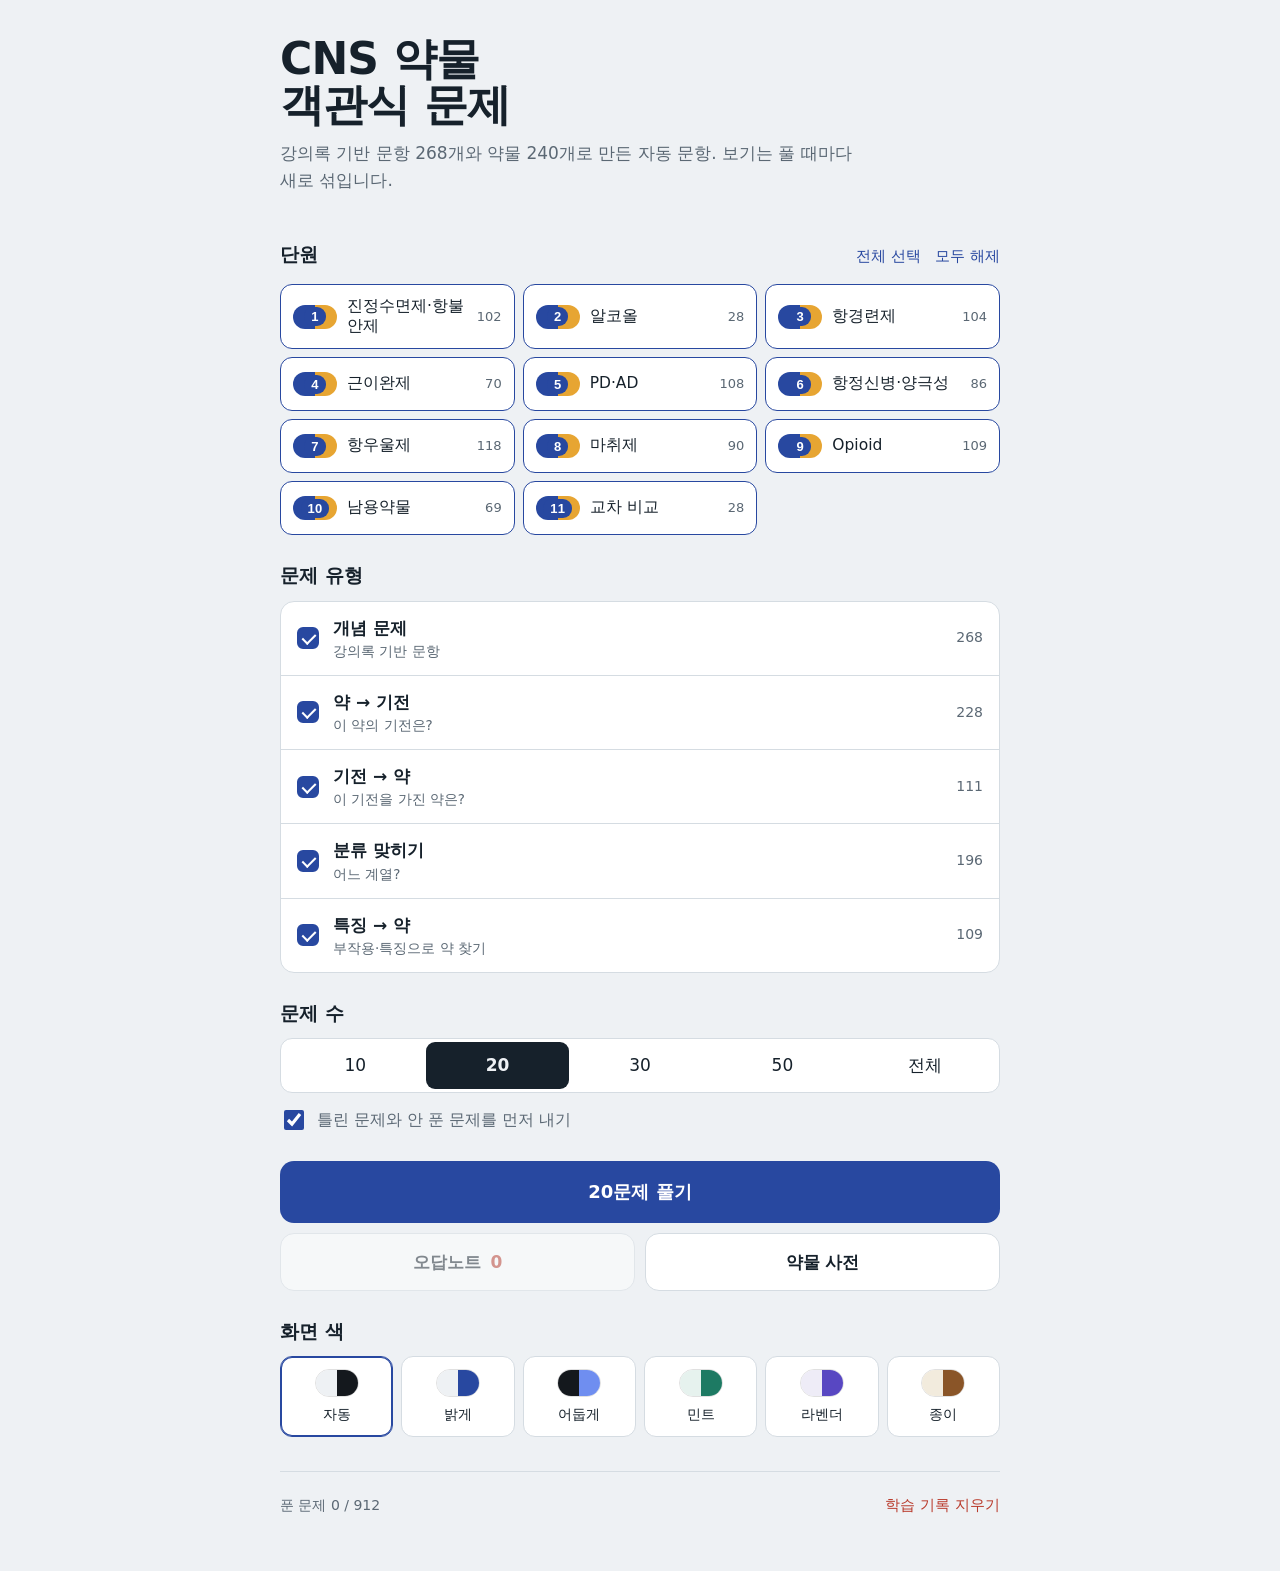
==== commit b054e58d: "화면 색 선택 추가 (자동·밝게·어둡게·민트·라벤더·종이) 기기 다크 모드와 무관하게 앱 색을 고를 수 있게 함. 선택은 localStorage에 저장.  Co-Authored-B" ====
--- a/index.html
+++ b/index.html
@@ -10,6 +10,7 @@
 <meta name="apple-mobile-web-app-status-bar-style" content="default">
 <meta name="theme-color" content="#EEF1F4" media="(prefers-color-scheme: light)">
 <meta name="theme-color" content="#14181D" media="(prefers-color-scheme: dark)">
+<script>try{var t=JSON.parse(localStorage.getItem("cns-quiz-v1")).set.theme;if(t&&t!=="auto")document.documentElement.dataset.theme=t}catch(e){}</script>
 <link rel="apple-touch-icon" href="icon-180.png">
 <link rel="icon" href="icon-180.png">
 <link rel="manifest" href="manifest.json">
@@ -21,11 +22,21 @@
   --name:"Avenir Next Condensed","Avenir Next","Arial Narrow","Helvetica Neue",sans-serif;
   --body:-apple-system,"Apple SD Gothic Neo","Noto Sans KR","Malgun Gothic",system-ui,sans-serif;
 }
+/* 화면 색: 자동(기기 설정) · 밝게 · 어둡게 · 민트 · 라벤더 · 종이 */
 @media (prefers-color-scheme: dark){
-  :root{ --bg:#14181D; --surface:#1D232A; --ink:#E7ECF0; --muted:#9AA6B1; --line:#323B45;
+  :root:not([data-theme]), :root[data-theme="auto"]{ --bg:#14181D; --surface:#1D232A; --ink:#E7ECF0; --muted:#9AA6B1; --line:#323B45;
     --cobalt:#6F8EF0; --cobalt-ink:#0C1530; --amber:#E9B04A; --amber-ink:#2A1D03;
     --ok:#62C28A; --ok-bg:#183326; --no:#F08273; --no-bg:#3A1D19; --hl:#3A3220; }
 }
+:root[data-theme="dark"]{ --bg:#14181D; --surface:#1D232A; --ink:#E7ECF0; --muted:#9AA6B1; --line:#323B45;
+    --cobalt:#6F8EF0; --cobalt-ink:#0C1530; --amber:#E9B04A; --amber-ink:#2A1D03;
+    --ok:#62C28A; --ok-bg:#183326; --no:#F08273; --no-bg:#3A1D19; --hl:#3A3220; }
+:root[data-theme="mint"]{ --bg:#E6F2EE; --surface:#FFFFFF; --ink:#13302A; --muted:#55706A; --line:#C6DDD5;
+  --cobalt:#1D7A63; --cobalt-ink:#FFFFFF; --amber:#E7A532; --hl:#FFF2D4; --ok-bg:#DDF0E3; --no-bg:#FBE6E2; }
+:root[data-theme="lavender"]{ --bg:#EEECF7; --surface:#FFFFFF; --ink:#211D36; --muted:#625C80; --line:#D6D1EA;
+  --cobalt:#5847C2; --cobalt-ink:#FFFFFF; --amber:#E89B3A; --hl:#FFF0D9; }
+:root[data-theme="paper"]{ --bg:#F2EBDD; --surface:#FBF7EE; --ink:#2D2517; --muted:#6E6352; --line:#DFD3BC;
+  --cobalt:#8A5528; --cobalt-ink:#FFFFFF; --amber:#4E7C5B; --hl:#F6E7C4; --ok-bg:#E3EEDB; --no-bg:#F7E1D9; }
 *{box-sizing:border-box}
 html{-webkit-text-size-adjust:100%}
 body{margin:0;background:var(--bg);color:var(--ink);font:17px/1.55 var(--body);
@@ -89,6 +100,11 @@
 .bar span{display:block;height:100%;background:var(--amber)}
 .sp{text-align:right;font-weight:600;font-variant-numeric:tabular-nums}
 .sn{text-align:right;color:var(--muted);font-size:13px}
+.themes{display:grid;grid-template-columns:repeat(auto-fill,minmax(104px,1fr));gap:8px}
+.th{display:flex;flex-direction:column;align-items:center;gap:7px;padding:12px 6px 10px;border-radius:12px;border:1.5px solid var(--line);background:var(--surface);font-size:14px}
+.th.on{border-color:var(--cobalt);box-shadow:inset 0 0 0 1px var(--cobalt)}
+.sw{width:44px;height:28px;border-radius:14px;border:1px solid rgba(0,0,0,.12);display:flex;overflow:hidden}
+.sw i{flex:1}
 .foot{margin-top:34px;padding-top:16px;border-top:1px solid var(--line);display:flex;justify-content:space-between;align-items:center;color:var(--muted);font-size:14px}
 
 /* 퀴즈 */
@@ -911,7 +927,7 @@
   s = s || {};
   s.q = s.q || {};          // id → [맞음, 틀림, 마지막시각]
   s.wrong = s.wrong || {};  // id → 시각
-  s.set = Object.assign({ units: [1,2,3,4,5,6,7,8,9,10,11], types: ["cur","mech","rmech","class","sig"], count: 20, prio: true }, s.set || {});
+  s.set = Object.assign({ units: [1,2,3,4,5,6,7,8,9,10,11], types: ["cur","mech","rmech","class","sig"], count: 20, prio: true, theme: "auto" }, s.set || {});
   return s;
 }
 function save() { try { localStorage.setItem(STORE_KEY, JSON.stringify(state)); } catch (e) {} }
@@ -921,6 +937,27 @@
 const POOL_BY_ID = Object.fromEntries(ALL_POOL.map(p => [p.id, p]));
 // 오답노트에 남아 있지만 문제 은행에서 사라진 id 정리
 Object.keys(state.wrong).forEach(id => { if (!POOL_BY_ID[id]) delete state.wrong[id]; });
+
+// ───── 화면 색
+const THEMES = [
+  ["auto", "자동", null],
+  ["light", "밝게", ["#EEF1F4", "#2848A0"]],
+  ["dark", "어둡게", ["#14181D", "#6F8EF0"]],
+  ["mint", "민트", ["#E6F2EE", "#1D7A63"]],
+  ["lavender", "라벤더", ["#EEECF7", "#5847C2"]],
+  ["paper", "종이", ["#F2EBDD", "#8A5528"]]
+];
+function applyTheme() {
+  const t = state.set.theme || "auto";
+  if (t === "auto") delete document.documentElement.dataset.theme;
+  else document.documentElement.dataset.theme = t;
+  const bg = getComputedStyle(document.documentElement).getPropertyValue("--bg").trim();
+  document.querySelectorAll('meta[name="theme-color"]').forEach(m => {
+    if (!m.dataset.orig) m.dataset.orig = m.getAttribute("content");
+    m.setAttribute("content", t === "auto" ? m.dataset.orig : bg);
+  });
+}
+applyTheme();
 
 const $ = s => document.querySelector(s);
 const app = () => $("#app");
@@ -981,6 +1018,12 @@
       <button class="secondary" id="dictBtn">약물 사전</button>
     </div>
   </div>
+
+  <section class="block">
+    <div class="bhead"><h2>화면 색</h2></div>
+    <div class="themes">${THEMES.map(([k, label, c]) => `<button class="th ${(s.theme || "auto") === k ? "on" : ""}" data-th="${k}" aria-pressed="${(s.theme || "auto") === k}">
+      <span class="sw">${c ? `<i style="background:${c[0]}"></i><i style="background:${c[1]}"></i>` : `<i style="background:#EEF1F4"></i><i style="background:#14181D"></i>`}</span>${label}</button>`).join("")}</div>
+  </section>
 
   ${renderStats()}
 
@@ -1000,6 +1043,7 @@
     state.set.types = [...set]; save(); renderHome();
   });
   app().querySelectorAll(".seg").forEach(b => b.onclick = () => { state.set.count = +b.dataset.c; save(); renderHome(); });
+  app().querySelectorAll(".th").forEach(b => b.onclick = () => { state.set.theme = b.dataset.th; save(); applyTheme(); renderHome(); });
   $("#allU").onclick = () => { state.set.units = ALL_UNITS.slice(); save(); renderHome(); };
   $("#noneU").onclick = () => { state.set.units = []; save(); renderHome(); };
   $("#prio").onchange = e => { state.set.prio = e.target.checked; save(); renderHome(); };
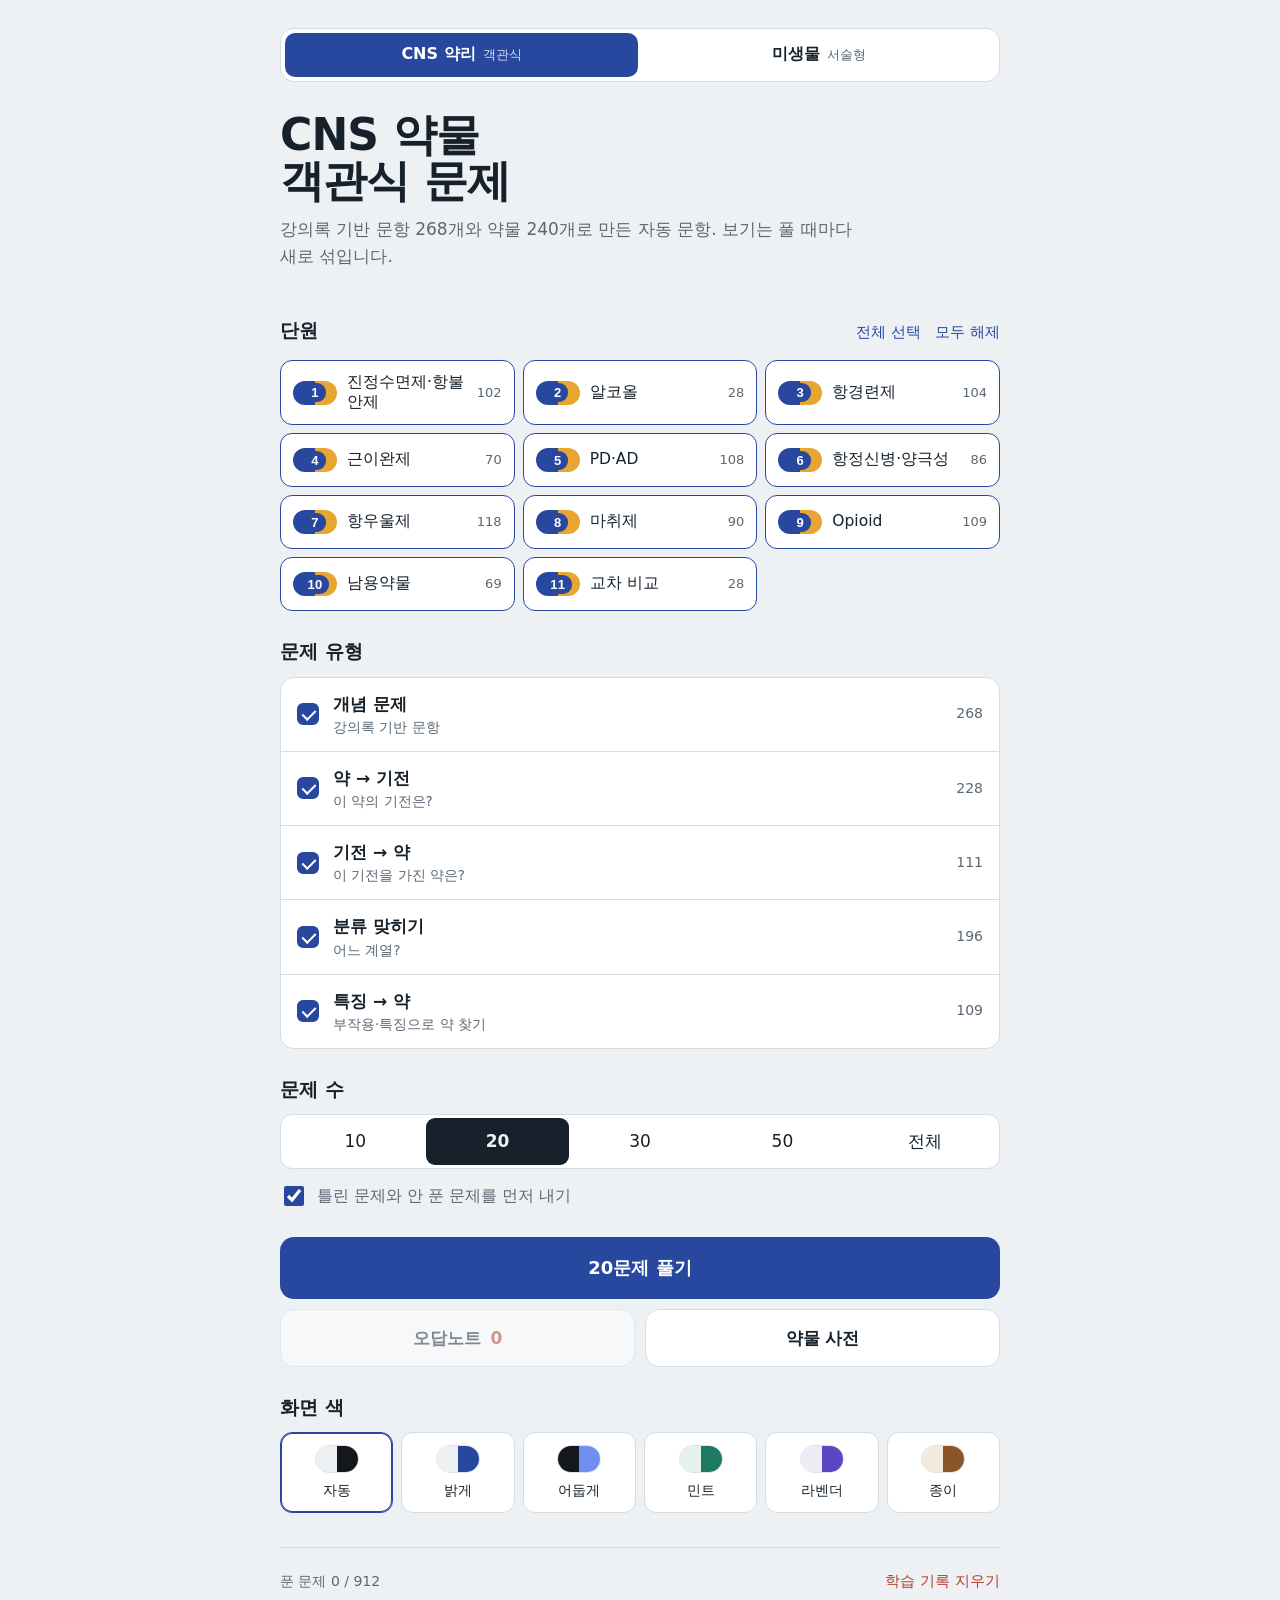
==== commit f4b22f4a: "미생물 서술형 앱을 합치고 과목 전환 메뉴 추가 - cns/ (CNS 약리 객관식), micro/ (미생물 서술형, jkchk23/micro-essay에서 이전) - 각 앱 첫 화" ====
--- a/index.html
+++ b/index.html
@@ -3,1260 +3,23 @@
 <head>
 <meta charset="utf-8">
 <meta name="viewport" content="width=device-width, initial-scale=1, viewport-fit=cover">
-<title>CNS 약물 퀴즈</title>
+<title>약리·미생물 문제</title>
 <meta name="apple-mobile-web-app-capable" content="yes">
 <meta name="mobile-web-app-capable" content="yes">
-<meta name="apple-mobile-web-app-title" content="CNS 퀴즈">
-<meta name="apple-mobile-web-app-status-bar-style" content="default">
-<meta name="theme-color" content="#EEF1F4" media="(prefers-color-scheme: light)">
-<meta name="theme-color" content="#14181D" media="(prefers-color-scheme: dark)">
-<script>try{var t=JSON.parse(localStorage.getItem("cns-quiz-v1")).set.theme;if(t&&t!=="auto")document.documentElement.dataset.theme=t}catch(e){}</script>
+<meta name="apple-mobile-web-app-title" content="약리·미생물">
 <link rel="apple-touch-icon" href="icon-180.png">
 <link rel="icon" href="icon-180.png">
 <link rel="manifest" href="manifest.json">
+<script>
+var last = "cns";
+try { var h = JSON.parse(localStorage.getItem("study-hub-v1")); if (h && (h.last === "cns" || h.last === "micro")) last = h.last; } catch (e) {}
+location.replace(last + "/");
+</script>
 <style>
-:root{
-  --bg:#EEF1F4; --surface:#FFFFFF; --ink:#16212B; --muted:#5B6874; --line:#D5DCE2;
-  --cobalt:#2848A0; --cobalt-ink:#FFFFFF; --amber:#E7A532; --amber-ink:#3A2A06;
-  --ok:#23784A; --ok-bg:#E3F2E8; --no:#B93A2B; --no-bg:#FBE7E3; --hl:#FFF1D2;
-  --name:"Avenir Next Condensed","Avenir Next","Arial Narrow","Helvetica Neue",sans-serif;
-  --body:-apple-system,"Apple SD Gothic Neo","Noto Sans KR","Malgun Gothic",system-ui,sans-serif;
-}
-/* 화면 색: 자동(기기 설정) · 밝게 · 어둡게 · 민트 · 라벤더 · 종이 */
-@media (prefers-color-scheme: dark){
-  :root:not([data-theme]), :root[data-theme="auto"]{ --bg:#14181D; --surface:#1D232A; --ink:#E7ECF0; --muted:#9AA6B1; --line:#323B45;
-    --cobalt:#6F8EF0; --cobalt-ink:#0C1530; --amber:#E9B04A; --amber-ink:#2A1D03;
-    --ok:#62C28A; --ok-bg:#183326; --no:#F08273; --no-bg:#3A1D19; --hl:#3A3220; }
-}
-:root[data-theme="dark"]{ --bg:#14181D; --surface:#1D232A; --ink:#E7ECF0; --muted:#9AA6B1; --line:#323B45;
-    --cobalt:#6F8EF0; --cobalt-ink:#0C1530; --amber:#E9B04A; --amber-ink:#2A1D03;
-    --ok:#62C28A; --ok-bg:#183326; --no:#F08273; --no-bg:#3A1D19; --hl:#3A3220; }
-:root[data-theme="mint"]{ --bg:#E6F2EE; --surface:#FFFFFF; --ink:#13302A; --muted:#55706A; --line:#C6DDD5;
-  --cobalt:#1D7A63; --cobalt-ink:#FFFFFF; --amber:#E7A532; --hl:#FFF2D4; --ok-bg:#DDF0E3; --no-bg:#FBE6E2; }
-:root[data-theme="lavender"]{ --bg:#EEECF7; --surface:#FFFFFF; --ink:#211D36; --muted:#625C80; --line:#D6D1EA;
-  --cobalt:#5847C2; --cobalt-ink:#FFFFFF; --amber:#E89B3A; --hl:#FFF0D9; }
-:root[data-theme="paper"]{ --bg:#F2EBDD; --surface:#FBF7EE; --ink:#2D2517; --muted:#6E6352; --line:#DFD3BC;
-  --cobalt:#8A5528; --cobalt-ink:#FFFFFF; --amber:#4E7C5B; --hl:#F6E7C4; --ok-bg:#E3EEDB; --no-bg:#F7E1D9; }
-*{box-sizing:border-box}
-html{-webkit-text-size-adjust:100%}
-body{margin:0;background:var(--bg);color:var(--ink);font:17px/1.55 var(--body);
-  -webkit-tap-highlight-color:transparent;
-  padding:env(safe-area-inset-top) env(safe-area-inset-right) env(safe-area-inset-bottom) env(safe-area-inset-left)}
-#app{max-width:760px;margin:0 auto;padding:28px 20px 48px}
-button{font:inherit;color:inherit;cursor:pointer;-webkit-user-select:none;user-select:none}
-button:focus-visible,input:focus-visible{outline:3px solid var(--cobalt);outline-offset:2px}
-button:disabled{cursor:default}
-h1,h2{margin:0}
-
-/* 캡슐 배지: 단원 번호 */
-.pill{display:inline-flex;align-items:center;justify-content:center;min-width:44px;height:24px;border-radius:12px;
-  background:linear-gradient(90deg,var(--cobalt) 0 50%,var(--amber) 50% 100%);flex:none}
-.pill i{font:700 13px/1 var(--name);font-style:normal;color:#fff;background:var(--cobalt);padding:3px 7px;border-radius:9px;letter-spacing:.02em}
-.pill.sm{min-width:34px;height:18px}.pill.sm i{font-size:11px;padding:2px 5px}
-
-/* 홈 */
-.home-head{padding:8px 0 20px}
-.home-head h1{font:700 44px/1.05 var(--body);letter-spacing:-.02em}
-.lede{margin:12px 0 0;color:var(--muted);max-width:34em}
-.block{margin-top:26px}
-.bhead{display:flex;align-items:baseline;justify-content:space-between;margin-bottom:10px}
-.bhead h2{font-size:19px;font-weight:700}
-.links{display:flex;gap:14px}
-.link{background:none;border:0;padding:6px 0;color:var(--cobalt);font-size:15px}
-.link.danger{color:var(--no)}
-.units{display:grid;grid-template-columns:repeat(auto-fill,minmax(210px,1fr));gap:8px}
-.unit{display:flex;align-items:center;gap:10px;text-align:left;padding:12px 12px;border-radius:12px;
-  background:var(--surface);border:1.5px solid var(--line);min-height:54px}
-.unit .uname{flex:1;font-size:15.5px;line-height:1.25}
-.unit .ucount{color:var(--muted);font-size:13px;font-variant-numeric:tabular-nums}
-.unit:not(.on){opacity:.55}
-.unit:not(.on) .pill{filter:grayscale(1)}
-.unit.on{border-color:var(--cobalt)}
-.types{background:var(--surface);border:1.5px solid var(--line);border-radius:14px;overflow:hidden}
-.trow{display:flex;align-items:center;gap:14px;width:100%;text-align:left;padding:13px 16px;background:none;border:0;border-top:1px solid var(--line)}
-.trow:first-child{border-top:0}
-.trow .tl{flex:1;display:flex;flex-direction:column}
-.trow small{color:var(--muted);font-size:13.5px}
-.trow .tc{color:var(--muted);font-size:14px;font-variant-numeric:tabular-nums}
-.check{width:22px;height:22px;border-radius:6px;border:2px solid var(--line);flex:none;position:relative}
-.trow.on .check{background:var(--cobalt);border-color:var(--cobalt)}
-.trow.on .check::after{content:"";position:absolute;left:6px;top:2px;width:6px;height:11px;border:solid var(--cobalt-ink);border-width:0 2.5px 2.5px 0;transform:rotate(45deg)}
-.segs{display:flex;background:var(--surface);border:1.5px solid var(--line);border-radius:12px;padding:3px}
-.seg{flex:1;padding:10px 0;border:0;background:none;border-radius:9px;font-variant-numeric:tabular-nums}
-.seg.on{background:var(--ink);color:var(--bg);font-weight:600}
-.toggle{display:flex;align-items:center;gap:10px;margin-top:14px;font-size:15.5px;color:var(--muted)}
-.toggle input{width:20px;height:20px;accent-color:var(--cobalt)}
-.actions{margin-top:28px;display:flex;flex-direction:column;gap:10px}
-.row2{display:grid;grid-template-columns:1fr 1fr;gap:10px}
-.primary{width:100%;padding:17px;border:0;border-radius:14px;background:var(--cobalt);color:var(--cobalt-ink);font-size:18px;font-weight:700}
-.primary:disabled{background:var(--line);color:var(--muted)}
-.secondary{padding:15px;border-radius:14px;border:1.5px solid var(--line);background:var(--surface);font-weight:600}
-.secondary b{color:var(--no);margin-left:4px}
-.secondary:disabled{opacity:.5}
-.stats{display:flex;flex-direction:column;gap:9px}
-.srow{display:grid;grid-template-columns:minmax(0,1.4fr) 2fr 44px 48px;align-items:center;gap:10px;font-size:14.5px}
-.sname{white-space:nowrap;overflow:hidden;text-overflow:ellipsis}
-.bar{height:8px;border-radius:4px;background:var(--line);overflow:hidden}
-.bar span{display:block;height:100%;background:var(--amber)}
-.sp{text-align:right;font-weight:600;font-variant-numeric:tabular-nums}
-.sn{text-align:right;color:var(--muted);font-size:13px}
-.themes{display:grid;grid-template-columns:repeat(auto-fill,minmax(104px,1fr));gap:8px}
-.th{display:flex;flex-direction:column;align-items:center;gap:7px;padding:12px 6px 10px;border-radius:12px;border:1.5px solid var(--line);background:var(--surface);font-size:14px}
-.th.on{border-color:var(--cobalt);box-shadow:inset 0 0 0 1px var(--cobalt)}
-.sw{width:44px;height:28px;border-radius:14px;border:1px solid rgba(0,0,0,.12);display:flex;overflow:hidden}
-.sw i{flex:1}
-.foot{margin-top:34px;padding-top:16px;border-top:1px solid var(--line);display:flex;justify-content:space-between;align-items:center;color:var(--muted);font-size:14px}
-
-/* 퀴즈 */
-.qtop{display:flex;align-items:center;gap:14px;margin-bottom:18px}
-.icon{width:42px;height:42px;border-radius:21px;border:1.5px solid var(--line);background:var(--surface);font-size:17px;flex:none}
-.prog{flex:1;height:8px;border-radius:4px;background:var(--line);overflow:hidden}
-.prog span{display:block;height:100%;background:var(--cobalt);transition:width .3s}
-.count{font:700 20px/1 var(--name);font-variant-numeric:tabular-nums}
-.count small{color:var(--muted);font-weight:500}
-.qcard{background:var(--surface);border:1.5px solid var(--line);border-radius:18px;padding:22px 20px 20px}
-.qmeta{display:flex;align-items:center;flex-wrap:wrap;gap:8px;color:var(--muted);font-size:14px}
-.kind{border:1px solid var(--line);border-radius:6px;padding:1px 7px;font-size:12.5px}
-.kind.w{color:var(--no);border-color:var(--no)}
-.stem{margin:16px 0 18px;font-size:21px;line-height:1.5;font-weight:600;word-break:keep-all}
-.stem .dn{font:700 34px/1.1 var(--name);letter-spacing:.005em;display:inline-block;margin-right:2px}
-.stem .hl{background:var(--hl);padding:1px 6px;border-radius:5px;font-weight:700}
-.stem .sig{display:block;margin-top:12px;padding:12px 14px;border-left:4px solid var(--amber);background:var(--hl);border-radius:0 8px 8px 0;font-weight:500;font-size:18.5px}
-.opts{list-style:none;margin:0;padding:0;display:flex;flex-direction:column;gap:9px}
-.opt{width:100%;display:flex;align-items:flex-start;gap:12px;text-align:left;padding:14px 15px;border-radius:13px;
-  border:1.5px solid var(--line);background:var(--bg);font-size:17px;line-height:1.45;min-height:56px;transition:background .15s,border-color .15s}
-.opt .num{font-size:20px;line-height:1.2;color:var(--muted);flex:none}
-.opt .ot{flex:1;word-break:keep-all;overflow-wrap:anywhere}
-@media (hover:hover){.opt:not(:disabled):hover{border-color:var(--cobalt)}}
-.opt:not(:disabled):active{transform:scale(.99)}
-.opt.correct{background:var(--ok-bg);border-color:var(--ok)}
-.opt.correct .num{color:var(--ok)}
-.opt.wrong{background:var(--no-bg);border-color:var(--no)}
-.opt.wrong .num{color:var(--no)}
-.opt.dim{opacity:.5}
-.opt:disabled{color:var(--ink)}
-#fb:empty{display:none}
-#fb{margin-top:18px}
-.verdict{font-weight:700;font-size:19px;margin-bottom:10px}
-.verdict.ok{color:var(--ok)}.verdict.no{color:var(--no)}
-.expl{padding:13px 15px;border-radius:12px;background:var(--bg);font-size:16px;line-height:1.6;word-break:keep-all}
-.note{margin:10px 2px 0;color:var(--muted);font-size:15px}
-.next{margin-top:16px}
-.score{text-align:center;color:var(--muted);font-size:14px;margin-top:14px;font-variant-numeric:tabular-nums}
-
-/* 약물 카드 */
-.dcard{padding:14px 15px;border-radius:12px;background:var(--bg);margin-top:10px}
-.dtitle{color:var(--muted);font-size:13px;margin-bottom:2px}
-.dname{font:700 24px/1.2 var(--name);display:flex;align-items:center;gap:8px}
-.dcard dl{display:grid;grid-template-columns:44px 1fr;gap:4px 10px;margin:8px 0 0;font-size:15.5px;line-height:1.5}
-.dcard dt{color:var(--muted)}
-.dcard dd{margin:0;word-break:keep-all}
-
-/* 결과 */
-.res-head{padding:24px 0 6px}
-.big{font:700 84px/1 var(--name);font-variant-numeric:tabular-nums}
-.big small{font-size:40px;color:var(--muted)}
-.res-head p{color:var(--muted);margin:10px 0 0}
-.wlist{list-style:none;margin:0;padding:0;display:flex;flex-direction:column;gap:10px}
-.wlist li{background:var(--surface);border:1.5px solid var(--line);border-radius:14px;padding:14px 15px}
-.wq{font-weight:600;margin-bottom:8px;word-break:keep-all}
-.wq .dn{font:700 22px var(--name)}
-.wq .sig{display:block;font-weight:500;margin-top:4px;color:var(--muted)}
-.wa{font-size:15.5px;margin-top:4px;display:flex;gap:8px;align-items:baseline}
-.tag{flex:none;font-size:12px;padding:1px 7px;border-radius:6px;font-weight:600}
-.tag.ok{background:var(--ok-bg);color:var(--ok)}.tag.no{background:var(--no-bg);color:var(--no)}
-
-/* 사전 */
-.dhead{font-size:22px}
-.search{width:100%;padding:14px 16px;border-radius:12px;border:1.5px solid var(--line);background:var(--surface);color:var(--ink);font:inherit;-webkit-appearance:none}
-.chips{display:flex;gap:7px;overflow-x:auto;padding:12px 0 4px;-webkit-overflow-scrolling:touch;scrollbar-width:none}
-.chips::-webkit-scrollbar{display:none}
-.chip{flex:none;padding:8px 13px;border-radius:18px;border:1.5px solid var(--line);background:var(--surface);font-size:14.5px;white-space:nowrap}
-.chip.on{background:var(--ink);color:var(--bg);border-color:var(--ink)}
-.dlist .dcard{background:var(--surface);border:1.5px solid var(--line)}
-.empty{color:var(--muted);padding:30px 0;text-align:center}
-
-@media (max-width:520px){
-  #app{padding:18px 16px 40px}
-  .home-head h1{font-size:36px}
-  .stem{font-size:19px}.stem .dn{font-size:30px}
-  .srow{grid-template-columns:1fr 1.2fr 40px;}.sn{display:none}
-}
-@media (prefers-reduced-motion:reduce){*{transition:none!important}}
+body{margin:0;font:17px/1.5 -apple-system,"Apple SD Gothic Neo",system-ui,sans-serif;background:#EEF1F4;color:#16212B;display:grid;place-items:center;min-height:100vh}
+@media (prefers-color-scheme:dark){body{background:#14181D;color:#E7ECF0}}
+a{display:block;margin:8px 0;padding:14px 22px;border-radius:12px;background:#2848A0;color:#fff;text-decoration:none;text-align:center}
 </style>
 </head>
-<body>
-<main id="app"></main>
-<script>
-// [이름, 단원, 분류, 기전, 기전그룹(공백구분), 용도, 특징(sig), 플래그(nc=분류문제X, nm=기전문제X), 특징문제에서 제외할 약(쉼표)]
-const UNITS = {
-  1: "진정수면제·항불안제",
-  2: "알코올",
-  3: "항경련제",
-  4: "근이완제",
-  5: "PD·AD",
-  6: "항정신병·양극성",
-  7: "항우울제",
-  8: "마취제",
-  9: "Opioid",
-  10: "남용약물",
-  11: "교차 비교"
-};
-const CLASSQ_UNITS = [1, 4, 5, 6, 7, 8, 9, 10];
-
-const BZD_M = "GABAA R 결합 (α1 & γ2 subunit)";
-const BRT_M = "GABAA R 결합 (multiple subunits) — 억제 강도 가장 강함";
-const Z_M = "GABAA R 결합 (α & γ subunit) — 수면 특화";
-const NDP_M = "NM R competitive antagonist";
-const ATYP_M = "D2 + 5-HT2A R 차단";
-const TYP_M = "D2 R 차단";
-const TCA_M = "SERT + NET 억제 (+M, H1, α1 차단)";
-
-const DRUG_ROWS = [
-  // ───── 1. Sedative-hypnotics & anxiolytics
-  ["Alprazolam",1,"Benzodiazepine",BZD_M,"GABAA","불안 — 특히 panic disorder, agoraphobia (중시간형)","panic disorder·agoraphobia에 특히 쓰이는 BZD"],
-  ["Chlordiazepoxide",1,"Benzodiazepine",BZD_M,"GABAA","불안 · 알코올 금단(long-acting)","demoxepam(장) → nordazepam(장)으로 대사되는 BZD"],
-  ["Clorazepate",1,"Benzodiazepine",BZD_M,"GABAA","항경련(성인 impaired awareness) · 단시간형이지만 장시간 활성대사체(nordazepam) 생성"],
-  ["Clonazepam",1,"Benzodiazepine",BZD_M,"GABAA","불안 · 항경련: absence 대체, myoclonic, IS, LGS"],
-  ["Diazepam",1,"Benzodiazepine",BZD_M,"GABAA","불안 · 알코올 금단 · status epilepticus 1st · spasmolytic · 마취 전처치 · 국소마취제/TCA 경련","BZD 중 유일하게 spasmolytic(근이완)으로 쓰이며, nordazepam으로 대사되는 장시간형"],
-  ["Estazolam",1,"Benzodiazepine",BZD_M,"GABAA","진정·수면"],
-  ["Flurazepam",1,"Benzodiazepine",BZD_M,"GABAA","수면 · 장시간 활성대사체 생성","N-desalkylflurazepam(장시간 활성대사체)을 만드는 BZD"],
-  ["Lorazepam",1,"Benzodiazepine",BZD_M,"GABAA","불안 · 알코올 금단(short) · status epilepticus 1st · premedication · cocaine/amphetamine 중독 경련"],
-  ["Midazolam",1,"Benzodiazepine",BZD_M,"GABAA","마취 전처치(iv, anterograde amnesia) · refractory status epilepticus"],
-  ["Nitrazepam",1,"Benzodiazepine",BZD_M,"GABAA","항경련: IS, myoclonic, LGS"],
-  ["Oxazepam",1,"Benzodiazepine",BZD_M,"GABAA","불안 · 알코올 금단(short) · 바로 glucuronide conjugation"],
-  ["Quazepam",1,"Benzodiazepine",BZD_M,"GABAA","진정·수면"],
-  ["Temazepam",1,"Benzodiazepine",BZD_M,"GABAA","불면 — 수면 유지 곤란 (t½ 8.8h)","t½ 8.8h → 수면 '유지' 곤란에 쓰는 BZD"],
-  ["Triazolam",1,"Benzodiazepine",BZD_M,"GABAA","불면 — 수면 유도 곤란 (t½ 2h)","t½ 2h → 수면 '유도' 곤란에 쓰는 BZD"],
-  ["Amobarbital",1,"Barbiturate",BRT_M,"GABAA","진정·수면 (드물게 사용)"],
-  ["Butabarbital",1,"Barbiturate",BRT_M,"GABAA","진정·수면 (드물게 사용)"],
-  ["Mephobarbital",1,"Barbiturate",BRT_M,"GABAA","진정·수면 (드물게 사용)"],
-  ["Pentobarbital",1,"Barbiturate",BRT_M,"GABAA","Refractory status epilepticus (마취용량)"],
-  ["Phenobarbital",1,"Barbiturate",BRT_M,"GABAA","항경련(long-acting): neonatal seizure 1st, focal, GTC, status(iv)","강력한 CYP inducer이며 weak acid라 과량 시 urine 알칼리화로 배설↑"],
-  ["Secobarbital",1,"Barbiturate",BRT_M,"GABAA","수면 (드물게 사용)"],
-  ["Thiopental",1,"Barbiturate",BRT_M,"GABAA","Ultra-short: 정맥 마취 유도 · refractory status"],
-  ["Methohexital",1,"Barbiturate",BRT_M,"GABAA","Ultra-short(지용성): 정맥 마취 유도"],
-  ["Zolpidem",1,"Z-drug",Z_M,"GABAA","불면 — 유도+유지 곤란 (t½ 2–3h)","nightmares·몽유병이 특이 AE인 수면제"],
-  ["Zaleplon",1,"Z-drug",Z_M,"GABAA","불면 — 유도 곤란만 (t½ 1h)","t½ 1h로 가장 짧아 수면 유도 곤란에만 쓰는 Z-drug"],
-  ["Eszopiclone",1,"Z-drug",Z_M,"GABAA","불면 — 유도+유지 곤란 (t½ 6h)","t½ 6h로 Z-drug 중 가장 긴 약"],
-  ["Ramelteon",1,"Melatonin R agonist","Selective melatonin R agonist","MT","불면","의존성·금단이 없어 장기복용 가능하지만 효과는 marginal한 수면제","","Tasimelteon"],
-  ["Tasimelteon",1,"Melatonin R agonist","Selective melatonin R agonist","MT","불면"],
-  ["Suvorexant",1,"Orexin R antagonist","Orexin 1·2 R antagonist","OX","불면","AE: day-after sedation, narcolepsy, 우울 악화, 자살충동","","Lemborexant"],
-  ["Lemborexant",1,"Orexin R antagonist","Orexin 1·2 R antagonist","OX","불면"],
-  ["Buspirone",1,"비-BZD 항불안제","5-HT1A partial agonist (+weak D2 block)","5HT1A D2","불안 (2nd)","발현이 느려(1주 이상) 급성 불안에 부적합한 항불안제"],
-  ["Flumazenil",1,"BZD antagonist","BZD 결합부위 competitive antagonist","GABAA","BZD·Z-drug 과량 역전, 마취 후 회복 촉진","BZD·Z-drug는 역전하지만 barbiturate·ethanol·opioid는 역전 못함"],
-
-  // ───── 2. Alcohols
-  ["Ethanol",2,"알코올","GABAA R 활성화 + NMDA R 억제","GABAA NMDA","—","만성 섭취 시 MEOS(CYP2E1·1A2·3A4) induction → 자기 및 CYP 대사 약물 제거↑"],
-  ["Methanol",2,"독성 알코올","","","—","독성대사물 formate → 시각장애('눈보라 속')·metabolic acidosis","nm"],
-  ["Ethylene glycol",2,"독성 알코올","","","—","독성대사물 oxalate → 신세관 침착·지연성 신부전 (초기 CNS 흥분→억제)","nm"],
-  ["Disulfiram",2,"알코올 의존 치료제","ALDH 억제 → 음주 시 acetaldehyde 축적","ALDH","알코올 의존 재발 방지 (불쾌감 유발)"],
-  ["Acamprosate",2,"알코올 의존 치료제","Weak NMDA antagonist + GABAA activator","NMDA GABAA","알코올 의존 재발 방지","중증 신장애에 금기인 알코올 의존 재발 방지제"],
-  ["Fomepizole",2,"독성 알코올 해독제","ADH 억제","ADH","Methanol·Ethylene glycol 중독 (+투석, bicarbonate)","ADH를 억제해 methanol·ethylene glycol의 독성대사물 생성을 막는 해독제"],
-  ["Thiamine",2,"보조 치료","Vitamin B1 보충","B1","급성 알코올 중독·금단 · Wernicke-Korsakoff 예방/치료","결핍 시 Wernicke-Korsakoff(진전·ataxia·의식장애 → 기억장애)를 일으키는 비타민","nm"],
-
-  // ───── 3. Antiseizure
-  ["Phenytoin",3,"Na⁺ channel blocker","Na⁺ 채널 차단 (inactivation 연장)","NaCh","Focal, GTC, status epilepticus(iv)","gingival hyperplasia·hirsutism·coarse facies, 장기 osteomalacia, fetal hydantoin syndrome","","Fosphenytoin"],
-  ["Fosphenytoin",3,"Na⁺ channel blocker","Na⁺ 채널 차단 (inactivation 연장)","NaCh","Status epilepticus 2nd","Phenytoin의 prodrug","","Phenytoin"],
-  ["Carbamazepine",3,"Na⁺ channel blocker","Na⁺ 채널 차단 (inactivated state 안정화)","NaCh","Focal 1st · bipolar · trigeminal neuralgia","hyponatremia를 일으키며 trigeminal neuralgia에도 쓰는 항경련제","","Oxcarbazepine,Eslicarbazepine"],
-  ["Oxcarbazepine",3,"Na⁺ channel blocker","Na⁺ 채널 차단 (inactivated state 안정화)","NaCh","Focal (carbamazepine 유사체) · CYP inducer"],
-  ["Eslicarbazepine",3,"Na⁺ channel blocker","Na⁺ 채널 차단 (inactivated state 안정화)","NaCh","Focal (carbamazepine 유사체)"],
-  ["Lamotrigine",3,"Na⁺ channel blocker","Na⁺ 채널 차단","NaCh","Focal, GTC, LGS, absence(가임기 여성) · bipolar 우울 재발 방지","Valproate 병용 시 clearance↓, 소아 skin rash 위험, 피임약 영향 적음"],
-  ["Lacosamide",3,"Na⁺ channel blocker","Na⁺ 채널 억제","NaCh","Focal 1st"],
-  ["Cenobamate",3,"Na⁺ channel blocker","Na⁺ 차단 + presynaptic GABA 분비↑","NaCh GABAA","Focal","QT를 '단축'시키는 항경련제"],
-  ["Rufinamide",3,"Na⁺ channel blocker","Na⁺ 채널 차단","NaCh","LGS (특히 atonic) · CYP inducer","LGS, 특히 atonic seizure에 쓰는 Na⁺ 차단제"],
-  ["Topiramate",3,"Mixed","Na⁺·Ca²⁺ 차단 + GABAA 활성 + kainate 흥분 억제 (+CA 억제)","NaCh TCa a2d GABAA AMPA CA","가장 넓은 스펙트럼(focal, GTC, absence, JME, LGS, IS, Dravet) · migraine","급성 근시·녹내장, 표현언어 저하, 임신 시 oral cleft"],
-  ["Zonisamide",3,"Mixed","Na⁺ 채널 차단 (mixed)","NaCh TCa","Focal, GTC, IS, myoclonic"],
-  ["Ethosuximide",3,"T-type Ca²⁺ blocker","T-type Ca²⁺ 채널 차단","TCa","Absence 1st","absence seizure 1st (GTC가 공존하면 valproate로)"],
-  ["Gabapentin",3,"α2δ ligand","α2δ subunit 결합 (GABA analog)","a2d","Focal · 신경병성 통증(PHN, DPN) · RLS"],
-  ["Pregabalin",3,"α2δ ligand","α2δ subunit 결합 (GABA analog)","a2d","Focal · fibromyalgia · 불안장애 2nd","fibromyalgia와 불안장애(2nd)에도 쓰는 α2δ ligand","","Gabapentin"],
-  ["Retigabine",3,"K⁺ channel opener","KCNQ K⁺ 채널 개방","KCNQ","항경련 (ezogabine)"],
-  ["Levetiracetam",3,"SV2A ligand","SV2A 결합 → glutamate 분비↓","SV2A","Focal, GTC, JME · 피임약 영향 적음"],
-  ["Brivaracetam",3,"SV2A ligand","SV2A 결합 → glutamate 분비↓","SV2A","Focal (levetiracetam 유사체)"],
-  ["Felbamate",3,"Mixed","NMDA 차단 + GABAA 증강","NMDA GABAA","난치성 focal(3rd), LGS","aplastic anemia와 severe hepatitis 때문에 거의 사용하지 않는 항경련제"],
-  ["Perampanel",3,"AMPA antagonist","AMPA R antagonist","AMPA","Focal·GTC (add-on)","aggression·hostility(alcohol 병용 시 분노↑), levonorgestrel 피임약 효과↓"],
-  ["Primidone",3,"GABAA 증강제","GABAA agonist (phenobarbital 유도체)","GABAA","Focal, GTC · CYP inducer"],
-  ["Tiagabine",3,"GABA 농도 증가","GAT-1 선택적 억제 (GABA 재흡수↓)","GAT1","Focal (2nd/add-on)"],
-  ["Vigabatrin",3,"GABA 농도 증가","GABA transaminase 억제 (+vesicle GABA transporter 억제) → 세포외 GABA↑","GABAT","Infantile spasm 1st · focal 보조","비가역적 visual field defect"],
-  ["Valproic acid",3,"Mixed","Mixed (여러 기전)","NaCh TCa GABAA GABAT","Generalized 1st(GTC, absence, myoclonic, atonic) · status(iv) · bipolar · migraine 예방","항경련제 중 유일한 CYP inhibitor, 임신 시 spina bifida","nm"],
-  ["Clobazam",3,"GABAA 증강제","1,5-BZD, GABAA agonist","GABAA","LGS(≥2세), Dravet · CYP inducer","1,5-benzodiazepine으로 LGS(≥2세)·Dravet에 쓰는 약"],
-  ["Stiripentol",3,"GABAA 증강제","Aromatic allylic alcohol → GABAA 증강","GABAA","Dravet (clobazam/valproate와 병용)"],
-  ["Cannabidiol",3,"기타 항경련제","Cannabinoid","CB","Dravet, LGS (AE: hepatotoxicity)"],
-  ["Fenfluramine",3,"기타 항경련제","Amphetamine 유도체","5HTrel","Dravet, LGS"],
-  ["Everolimus",3,"기타 항경련제","mTORC1 억제","mTOR","TSC 관련 난치 focal","TSC(tuberous sclerosis) 관련 난치성 focal seizure에 쓰는 약"],
-  ["Acetazolamide",3,"기타 항경련제","Carbonic anhydrase 억제 (뇌 mild acidosis)","CA","월경기 발작 악화 여성","월경기에 악화되는 발작에 쓰지만 내성이 빠르게 생기는 약"],
-
-  // ───── 4. Skeletal muscle relaxants
-  ["Mivacurium",4,"Nondepolarizing NMB",NDP_M,"nAChRant","Short-acting · 기관삽관","nondepolarizing NMB 중 short-acting이라 기관삽관에 쓰이며 histamine 유리로 hypotension"],
-  ["Atracurium",4,"Nondepolarizing NMB",NDP_M,"nAChRant","Intermediate(25–35분) · histamine 유리 → hypotension"],
-  ["Cisatracurium",4,"Nondepolarizing NMB",NDP_M,"nAChRant","Intermediate · CV 영향 minimal"],
-  ["Vecuronium",4,"Nondepolarizing NMB",NDP_M,"nAChRant","Intermediate · CV 영향 minimal"],
-  ["Rocuronium",4,"Nondepolarizing NMB",NDP_M,"nAChRant","Intermediate · CV 영향 minimal"],
-  ["Doxacurium",4,"Nondepolarizing NMB",NDP_M,"nAChRant","Long-acting(>35분, steroid)"],
-  ["Pancuronium",4,"Nondepolarizing NMB",NDP_M,"nAChRant","Long-acting(>35분, steroid)","cardiac M 차단 → tachycardia·HTN을 일으키는 NMB"],
-  ["Pipecuronium",4,"Nondepolarizing NMB",NDP_M,"nAChRant","Long-acting(>35분, steroid)"],
-  ["Tubocurarine",4,"Nondepolarizing NMB",NDP_M,"nAChRant","전신마취 보조 (prototype)","고용량에서 ganglion block + histamine 유리 → hypotension"],
-  ["Succinylcholine",4,"Depolarizing NMB","NM R agonist (AChE에 분해 안 됨) → Phase I 지속 탈분극 → Phase II desensitization","nAChRdep","기관삽관(5–10분) · 경련 시 근경련 완화","hyperkalemia·안압↑·위내압↑, butyrylcholinesterase 결핍 시 작용 연장"],
-  ["Neostigmine",4,"NMB reversal (AChE inhibitor)","AChE 억제","AChE","Nondepolarizing NMB 잔여 차단 역전"],
-  ["Pyridostigmine",4,"NMB reversal (AChE inhibitor)","AChE 억제","AChE","Nondepolarizing NMB 잔여 차단 역전"],
-  ["Edrophonium",4,"NMB reversal (AChE inhibitor)","AChE 억제","AChE","NMB reversal"],
-  ["Baclofen",4,"Spasmolytic (centrally acting)","GABAB agonist (presynaptic Ca²⁺↓, postsynaptic K⁺↑)","GABAB","Spasticity","척수에 작용하는 경구 활성 GABA-mimetic 근이완제"],
-  ["Tizanidine",4,"Spasmolytic (centrally acting)","α2 agonist (clonidine 유사)","a2ag","Spasticity, chronic back pain"],
-  ["Dantrolene",4,"Antispasmodic (근육 직접)","RyR1 결합 → SR Ca²⁺ 방출↓ (E-C coupling 방해)","RyR1","Malignant hyperthermia, NMS","malignant hyperthermia와 NMS 치료에 쓰는 근육 직접 작용 약"],
-  ["Botulinum toxin",4,"Antispasmodic (근육 직접)","Vesicle docking 방해 → ACh 분비↓ (신경말단 국소주사)","SNARE","Cerebral palsy 경직, 주름(1–3개월), 과민성 방광 요실금, chronic migraine","국소주사로 cerebral palsy 경직·주름·과민성 방광·chronic migraine에 쓰는 약"],
-
-  // ───── 5. PD · AD
-  ["Levodopa",5,"DA precursor","LAT로 BBB 통과 → DOPA decarboxylase로 DA 전환","DAprec","PD main drug (고령, 인지·정신장애 동반, 빠른 호전 필요)","장기 사용 시 on-off phenomenon, pyridoxine 병용 시 말초 분해↑"],
-  ["Carbidopa",5,"DOPA decarboxylase inhibitor","말초 DOPA decarboxylase 억제 (BBB 통과 못함)","DDC","Levodopa 병용 → levodopa 용량↓, 말초 DA 독성↓"],
-  ["Bromocriptine",5,"Ergot DA agonist","D2 R agonist","DAag","PD · NMS 치료","ergot 유도체라 말초혈관질환에 금기이며 NMS 치료에도 쓰는 DA agonist"],
-  ["Pramipexole",5,"Non-ergot DA agonist","D3 R agonist","DAag","PD (비고령·경증 단독 first-line, adjunct)"],
-  ["Ropinirole",5,"Non-ergot DA agonist","D2 R agonist","DAag","PD (비고령·경증 단독 first-line, adjunct)"],
-  ["Rotigotine",5,"Non-ergot DA agonist","D1–D3 R agonist (patch)","DAag","PD","patch(경피) 제형의 DA agonist"],
-  ["Apomorphine",5,"Non-ergot DA agonist","Potent D2 R agonist (SC·설하)","DAag","Off-period akinesia 급속 완화","off-period akinesia를 급속히 완화하며, 초기 nausea 때문에 trimethobenzamide를 3일 전부터 쓰는 약"],
-  ["Selegiline",5,"MAO-B inhibitor","MAO-B 선택적 억제 (고용량 시 MAO-A도)","MAOB MAO","PD (levodopa adjunct) · 고용량 비선택 MAOI 항우울","저용량은 MAO-B 선택(PD), 고용량은 비선택 MAOI(항우울)"],
-  ["Rasagiline",5,"MAO-B inhibitor","MAO-B 선택적 억제","MAOB","PD 단독 또는 levodopa adjunct"],
-  ["Safinamide",5,"MAO-B inhibitor","MAO-B 선택적 억제","MAOB","PD levodopa adjunct"],
-  ["Entacapone",5,"COMT inhibitor","말초 COMT 억제 → levodopa 분해↓(작용시간↑)","COMT","Levodopa-carbidopa adjunct","Stalevo(levodopa + carbidopa + ?)의 구성 성분인 COMT inhibitor"],
-  ["Opicapone",5,"COMT inhibitor","말초 COMT 억제 (장시간형)","COMT","Levodopa-carbidopa adjunct","장시간형으로 취침 시 1일 1회, 투여 전후 1시간 금식이 필요한 COMT inhibitor"],
-  ["Tolcapone",5,"COMT inhibitor","말초 + CNS COMT 억제","COMT","Levodopa-carbidopa adjunct","hepatotoxicity가 특징이며 말초와 CNS 모두에서 작용하는 COMT inhibitor"],
-  ["Benztropine",5,"Antimuscarinic (PD)","Muscarinic R 차단","mACh","PD tremor·rigidity · 항정신병약 유발 EPS"],
-  ["Trihexyphenidyl",5,"Antimuscarinic (PD)","Muscarinic R 차단","mACh","PD tremor·rigidity · 항정신병약 유발 EPS"],
-  ["Biperiden",5,"Antimuscarinic (PD)","Muscarinic R 차단","mACh","PD tremor·rigidity"],
-  ["Orphenadrine",5,"Antimuscarinic (PD)","Muscarinic R 차단","mACh","PD tremor·rigidity"],
-  ["Procyclidine",5,"Antimuscarinic (PD)","Muscarinic R 차단","mACh","PD tremor·rigidity"],
-  ["Amantadine",5,"기타 PD 약 (항바이러스제)","DA 합성·분비↑ + M 차단 + NMDA 억제 (기전 불명)","DArel mACh NMDA","PD bradykinesia·rigidity·tremor (수 주만 효과) · 항정신병약 parkinsonism","livedo reticularis가 특징적 AE이며 효과가 수 주만 지속되는 PD 약"],
-  ["Istradefylline",5,"기타 PD 약","Adenosine A2A antagonist (caffeine 유사체)","A2A","Levodopa adjunct: off-period·wearing-off↓","caffeine 유사체로 off-period·wearing-off를 줄이며 충동조절 상실 AE가 있는 약"],
-  ["Trimethobenzamide",5,"제토제 (DA antagonist)","DA R 차단","D2","Apomorphine 초기 nausea 예방","apomorphine 시작 3일 전부터 투여해 초기 nausea를 예방하는 약"],
-  ["Donepezil",5,"AChE inhibitor (AD)","AChE 억제 → cholinergic 전달↑","AChE","Alzheimer's disease"],
-  ["Galantamine",5,"AChE inhibitor (AD)","AChE 억제 → cholinergic 전달↑","AChE","AD · PD-associated dementia","PD-associated dementia에 쓴다고 한 AChE inhibitor","","Rivastigmine"],
-  ["Rivastigmine",5,"AChE inhibitor (AD)","AChE 억제 → cholinergic 전달↑","AChE","Alzheimer's disease"],
-  ["Tacrine",5,"AChE inhibitor (AD)","AChE 억제 → cholinergic 전달↑","AChE","Alzheimer's disease"],
-  ["Memantine",5,"NMDA antagonist (AD)","NMDA R 차단 → excitotoxicity 방지","NMDA","Alzheimer's disease"],
-  ["Aducanumab",5,"Anti-amyloid mAb","Amyloid β-directed mAb","amyloid","Alzheimer's disease"],
-
-  // ───── 6. Antipsychotics & bipolar
-  ["Chlorpromazine",6,"Typical — low potency (phenothiazine)",TYP_M,"D2","조현병 · antiemetic · bipolar 조증"],
-  ["Thioridazine",6,"Typical — low potency (phenothiazine)",TYP_M,"D2","조현병","QT 연장 + retinitis pigmentosa, α1·H1·M 차단 모두 강함"],
-  ["Fluphenazine",6,"Typical — high potency (phenothiazine)",TYP_M,"D2","조현병"],
-  ["Perphenazine",6,"Typical — high potency (phenothiazine)",TYP_M,"D2","조현병"],
-  ["Trifluoperazine",6,"Typical — high potency (phenothiazine)",TYP_M,"D2","조현병"],
-  ["Haloperidol",6,"Typical — high potency (butyrophenone)",TYP_M,"D2","조현병 · Tourette"],
-  ["Thiothixene",6,"Typical — high potency (thioxanthene)",TYP_M,"D2","조현병"],
-  ["Clozapine",6,"Atypical",ATYP_M,"D2 5HT2A","치료 저항성·자살 충동 조현병 1차","agranulocytosis(1–2%, 초기 6–8주) → 혈액검사 필수, 체중↑, 자살 위험↓"],
-  ["Asenapine",6,"Atypical",ATYP_M,"D2 5HT2A","조현병"],
-  ["Brexpiprazole",6,"Atypical",ATYP_M,"D2 5HT2A","조현병"],
-  ["Cariprazine",6,"Atypical",ATYP_M,"D2 5HT2A","조현병"],
-  ["Droperidol",6,"Atypical (강의록 분류)",ATYP_M,"D2 5HT2A","Antiemetic","","nc"],
-  ["Loxapine",6,"Atypical",ATYP_M,"D2 5HT2A","조현병"],
-  ["Lurasidone",6,"Atypical",ATYP_M,"D2 5HT2A","조현병"],
-  ["Olanzapine",6,"Atypical",ATYP_M,"D2 5HT2A","조현병 · bipolar 조증 · antiemetic","fluoxetine과 병용해 bipolar depression에 쓰는 항정신병약"],
-  ["Paliperidone",6,"Atypical",ATYP_M,"D2 5HT2A","조현병 (TD 위험 언급)"],
-  ["Quetiapine",6,"Atypical",ATYP_M,"D2 5HT2A","조현병 · bipolar 조증 · bipolar depression · TD 시 교체 약"],
-  ["Risperidone",6,"Atypical",ATYP_M,"D2 5HT2A","조현병 · bipolar 조증 (TD 위험 언급)"],
-  ["Sertindole",6,"Atypical",ATYP_M,"D2 5HT2A","조현병"],
-  ["Ziprasidone",6,"Atypical",ATYP_M,"D2 5HT2A","조현병 · bipolar 조증","QT 연장이 언급된 atypical 항정신병약","","Sertindole"],
-  ["Zotepine",6,"Atypical",ATYP_M,"D2 5HT2A","조현병"],
-  ["Aripiprazole",6,"Atypical","D2 partial agonist + 5-HT2A 차단","D2 5HT2A","조현병 · bipolar 조증","D2 partial agonist인 항정신병약","","Brexpiprazole,Cariprazine"],
-  ["Prochlorperazine",6,"Antiemetic (D2 차단)",TYP_M,"D2","Antiemetic","","nc"],
-  ["Lithium",6,"Mood stabilizer","기전 불명","Li","Bipolar 1st: 조증기 치료 + 유지","혈중 ≤1 mEq/L 유지, tremor·nephrogenic DI·edema, sick sinus syndrome 금기","nm"],
-  ["Valbenazine",6,"VMAT inhibitor (TD 치료)","VMAT 억제","VMAT","Tardive dyskinesia"],
-  ["Deutetrabenazine",6,"VMAT inhibitor (TD 치료)","VMAT 억제","VMAT","Tardive dyskinesia"],
-
-  // ───── 7. Antidepressants
-  ["Fluoxetine",7,"SSRI","SERT 억제","SERT","우울 · bulimia · PMDD · 소아 우울/OCD","최초의 SSRI로 active metabolite norfluoxetine(긴 t½) → 주 1회 제형, MAOI 시작 4주 전 중단"],
-  ["Sertraline",7,"SSRI","SERT 억제","SERT","우울 · PMDD · 소아 OCD (AE: insomnia)"],
-  ["Citalopram",7,"SSRI","SERT 억제","SERT","우울·불안"],
-  ["Paroxetine",7,"SSRI","SERT 억제","SERT","우울·불안 (AE: hypersomnia)","weight gain이 특징적으로 언급된 SSRI"],
-  ["Fluvoxamine",7,"SSRI","SERT 억제","SERT","우울 · 소아 OCD (AE: hypersomnia)"],
-  ["Escitalopram",7,"SSRI","SERT 억제","SERT","우울 · 소아 우울"],
-  ["Venlafaxine",7,"SNRI","SERT + NET 억제","SERT NET","우울·불안 · 신경병성 통증"],
-  ["Desvenlafaxine",7,"SNRI","SERT + NET 억제","SERT NET","우울"],
-  ["Duloxetine",7,"SNRI","SERT + NET 억제","SERT NET","우울 · 신경병성 통증"],
-  ["Levomilnacipran",7,"SNRI","SERT + NET 억제","SERT NET","우울"],
-  ["Milnacipran",7,"SNRI","SERT + NET 억제","SERT NET","우울"],
-  ["Clomipramine",7,"TCA","SERT >> NET 억제 (+M, H1, α1 차단)","SERT NET mACh H1 a1","우울 (AE: 성기능↓)","SERT 선택성이 가장 높은 TCA"],
-  ["Imipramine",7,"TCA",TCA_M,"SERT NET mACh H1 a1","우울 · 신경병성 통증","α1 차단에 의한 기립성 저혈압(반사빈맥)이 특히 언급된 TCA"],
-  ["Desipramine",7,"TCA","NET > SERT 억제 (+M, H1, α1 차단)","SERT NET mACh H1 a1","우울","NET 선택적 TCA로, 복용자는 tryptophan-free diet 시에도 재발하지 않음"],
-  ["Doxepin",7,"TCA",TCA_M,"SERT NET mACh H1 a1","우울"],
-  ["Nortriptyline",7,"TCA","NET > SERT 억제 (+M, H1, α1 차단)","SERT NET mACh H1 a1","우울"],
-  ["Amitriptyline",7,"TCA",TCA_M,"SERT NET mACh H1 a1","우울 · 신경병성 통증"],
-  ["Protriptyline",7,"TCA",TCA_M,"SERT NET mACh H1 a1","우울"],
-  ["Amoxapine",7,"Tetracyclic","NET > SERT 억제 + D2 차단","NET SERT D2","우울","D2 차단으로 항정신병 성질과 parkinsonism을 보이는 항우울제"],
-  ["Maprotiline",7,"Tetracyclic","NET > SERT 억제","NET SERT","우울"],
-  ["Vilazodone",7,"Tetracyclic (강의록 분류)","SERT 억제 + 5-HT1A partial agonist","SERT 5HT1A","우울 (AE: 성기능↓)","","nc"],
-  ["Phenelzine",7,"MAOI (비선택·비가역)","MAO-A·B 비선택적·비가역적 억제","MAO","난치 MDD"],
-  ["Isocarboxazid",7,"MAOI (비선택·비가역)","MAO-A·B 비선택적·비가역적 억제","MAO","난치 MDD"],
-  ["Tranylcypromine",7,"MAOI (비선택·비가역)","MAO-A·B 비선택적·비가역적 억제","MAO","난치 MDD"],
-  ["Moclobemide",7,"MAOI (선택·가역, MAO-A)","MAO-A 선택적·가역적 억제","MAOA","우울 (levodopa와 병용 금기)"],
-  ["Trazodone",7,"5-HT antagonist/reuptake inhibitor","Weak SERT 억제 + 5-HT2A 차단 (+H1 차단)","SERT 5HT2A H1","우울 · 불면 동반 우울","priapism을 일으키는 항우울제"],
-  ["Nefazodone",7,"5-HT antagonist/reuptake inhibitor","Weak SERT 억제 + 5-HT2A 차단 (+H1 차단)","SERT 5HT2A H1","우울 (성기능 AE 적어 1st 가능)","치명적 hepatotoxicity가 있는 항우울제"],
-  ["Vortioxetine",7,"5-HT antagonist/reuptake inhibitor","SERT 억제 + 5-HT3·5-HT7 차단 + 5-HT1A 작동","SERT 5HT3 5HT1A","우울 (AE: nausea, 성기능 장애)"],
-  ["Bupropion",7,"기타 항우울제","DA/NE reuptake 억제 (추정)","DAT NET","우울 · 금연","금연 보조로 쓰이며 SSRI의 성기능 부작용이 없는 항우울제"],
-  ["Mirtazapine",7,"기타 항우울제","Presynaptic α2 차단 → NE·5-HT 분비↑ + 5-HT2·5-HT3 차단 (SERT/NET 영향 없음)","a2block 5HT2A 5HT3 H1","우울 · 불면 동반 우울","presynaptic α2를 차단하고 강력한 H1 차단으로 진정을 일으키는 항우울제","nc","Trazodone,Nefazodone"],
-  ["Esketamine",7,"기타 항우울제","NMDA antagonist (비강 스프레이)","NMDA","치료저항성 우울 · 자살사고 동반 MDD","dissociation이 2h 내 최대 → 투여 후 2h 병원 관찰"],
-  ["Brexanolone",7,"기타 항우울제","GABAA PAM (allopregnanolone, progesterone 유도체)","GABAA","산후우울증","산후우울증에 60h IV infusion으로 쓰는 약"],
-
-  // ───── 8. Anesthetics
-  ["Halothane",8,"흡입마취제 (volatile)","","","전신마취 (blood:gas 2.3, 느림)","catecholamine 감작 → 심실부정맥, halothane hepatitis, 간대사율 최고","nm"],
-  ["Enflurane",8,"흡입마취제 (volatile)","","","전신마취","장기 노출 시 nephrotoxicity","nm"],
-  ["Isoflurane",8,"흡입마취제 (volatile)","","","전신마취 (느림, pungent)","흡입마취제 중 NMB의 근이완 증강 효과가 가장 큼","nm"],
-  ["Desflurane",8,"흡입마취제 (volatile)","","","전신마취","pungent이면서 유도·회복이 빠르고, volatile 중 간대사율이 가장 낮음","nm"],
-  ["Sevoflurane",8,"흡입마취제 (volatile)","","","전신마취","nonpungent이면서 유도·회복이 빠른 volatile","nm"],
-  ["Nitrous oxide",8,"흡입마취제 (gas)","","","전신마취 (blood:gas 0.47, 빠름)","장기 노출 시 methionine synthase↓ → megaloblastic anemia, 순환억제 최소","nm"],
-  ["Xenon",8,"흡입마취제 (gas)","","","전신마취","","nm"],
-  ["Propofol",8,"정맥마취제","GABAA 매개 Cl⁻ 전류 증강","GABAA","유도 + 유지(지속주입) · MAC·ICU 진정 · refractory status","antiemetic 효과, 현저한 BP↓·주사통, 진통 없음('우유주사')"],
-  ["Etomidate",8,"정맥마취제","GABAA 매개 Cl⁻ 전류 증강","GABAA","심수축력 저하 환자 유도","CV 안정이지만 부신피질 억제(11β-hydroxylase 억제)"],
-  ["Ketamine",8,"정맥마취제","NMDA R 억제","NMDA","비협조 소아 · 저혈량/심인성 shock · 천식","교감신경 자극 → BP·HR·CO↑, 기관지 이완, dissociative, 강력한 진통"],
-  ["Dexmedetomidine",8,"정맥마취제","α2 agonist","a2ag","ICU 단기 진정 · 전신마취 보조","호흡억제 없이 ICU 단기 진정 (AE: 서맥·심차단·asystole)"],
-  ["Glycopyrrolate",8,"전마취제 (anticholinergic)","Muscarinic R 차단","mACh","서맥·기도분비 예방"],
-  ["Famotidine",8,"전마취제 (H2 blocker)","H2 R 차단","H2","위산↓"],
-  ["Ondansetron",8,"전마취제 (antiemetic)","5-HT3 R 차단","5HT3","PONV 예방"],
-  ["Diphenhydramine",8,"전마취제 (antihistamine)","H1 R 차단","H1","알레르기 예방 · akathisia·dystonia · NMS"],
-  ["Lidocaine",8,"국소마취제 (amide)","Na⁺ 채널 차단 (inactivated form에 최고 친화도)","NaCh","중시간 국소마취 · TCA 과량 부정맥"],
-  ["Articaine",8,"국소마취제 (amide)","Na⁺ 채널 차단 (inactivated form에 최고 친화도)","NaCh","중시간 국소마취"],
-  ["Prilocaine",8,"국소마취제 (amide)","Na⁺ 채널 차단 (inactivated form에 최고 친화도)","NaCh","중시간 국소마취"],
-  ["Mepivacaine",8,"국소마취제 (amide)","Na⁺ 채널 차단 (inactivated form에 최고 친화도)","NaCh","중시간 국소마취"],
-  ["Bupivacaine",8,"국소마취제 (amide)","Na⁺ 채널 차단 (inactivated form에 최고 친화도)","NaCh","장시간 · 척수마취·진통","severe cardiotoxicity(cardiac arrest, arrhythmia)가 있지만 신경독성이 적어 척수마취에 쓰는 약","","Ropivacaine,Levobupivacaine"],
-  ["Ropivacaine",8,"국소마취제 (amide)","Na⁺ 채널 차단 (inactivated form에 최고 친화도)","NaCh","장시간 (bupivacaine 이성질체)"],
-  ["Levobupivacaine",8,"국소마취제 (amide)","Na⁺ 채널 차단 (inactivated form에 최고 친화도)","NaCh","장시간 (bupivacaine 이성질체)"],
-  ["Chloroprocaine",8,"국소마취제 (ester)","Na⁺ 채널 차단 (inactivated form에 최고 친화도)","NaCh","초단시간 수술","단시간형으로 초단시간 수술에 쓰는 ester 국소마취제"],
-  ["Benzocaine",8,"국소마취제 (ester)","Na⁺ 채널 차단 (inactivated form에 최고 친화도)","NaCh","표면마취 (고지용성)","methemoglobinemia를 일으키는 표면마취제","","Prilocaine"],
-
-  // ───── 9. Opioids
-  ["Morphine",9,"Strong μ agonist","μ full agonist","mu","진통 · 급성 폐부종","급성 폐부종에도 쓰는 full μ agonist (prototype)"],
-  ["Hydromorphone",9,"Strong μ agonist","μ full agonist","mu","진통 (반합성)"],
-  ["Oxymorphone",9,"Strong μ agonist","μ full agonist","mu","진통"],
-  ["Levorphanol",9,"Strong μ agonist","μ full agonist","mu","진통"],
-  ["Methadone",9,"Strong μ agonist","μ full agonist (경구, 느린 작용·대사 24h)","mu","Opioid 중독 해독·유지","경구로 느리게 작용·대사(24h)되어 도취감이 없어 opioid 해독·유지에 쓰는 full μ agonist"],
-  ["Fentanyl",9,"Strong μ agonist","μ full agonist","mu","진통 · 마취 보조","morphine의 100배, 가장 널리 쓰이며 발현 빠르고 지속 짧음","","Sufentanil,Alfentanil,Remifentanil"],
-  ["Sufentanil",9,"Strong μ agonist","μ full agonist","mu","진통 · 마취 보조"],
-  ["Alfentanil",9,"Strong μ agonist","μ full agonist","mu","진통 · 마취 보조"],
-  ["Remifentanil",9,"Strong μ agonist","μ full agonist","mu","진통 · 마취 보조"],
-  ["Meperidine",9,"Strong μ agonist","μ full agonist","mu","진통 (1st-line 제외)","normeperidine 축적 → seizure·psychosis, antimuscarinic 작용으로 빈맥 환자 금기"],
-  ["Codeine",9,"Mild–moderate agonist","μ agonist (약함)","mu","진통(aspirin/acetaminophen 병용) · 진해","진해에 쓰이며 opioid 중 예외적으로 심한 금단이 없음","","Dihydrocodeine"],
-  ["Dihydrocodeine",9,"Mild–moderate agonist","μ agonist (약함)","mu","경증~중등도 통증"],
-  ["Hydrocodone",9,"Mild–moderate agonist","μ agonist (약함)","mu","경증~중등도 통증 (< oxycodone)"],
-  ["Oxycodone",9,"Mild–moderate agonist","μ agonist","mu","경증~중등도 통증 (반합성)"],
-  ["Nalbuphine",9,"Mixed agonist-antagonist","강한 κ agonist + μ antagonist","kag muant","중등도 통증 (ceiling effect)","호흡억제가 적지만 생기면 naloxone으로 역전되지 않음"],
-  ["Buprenorphine",9,"Mixed agonist-antagonist","Partial μ agonist + κ antagonist","mupart kant","Heroin 해독·유지 (설하)","μ 해리가 느려 장시간, 설하 투여, 고용량 시 naloxone 해독 어려움"],
-  ["Pentazocine",9,"Mixed agonist-antagonist","κ agonist + weak μ antagonist/partial","kag muant mupart","통증","자극성이 있어 SC 투여하지 않는 opioid"],
-  ["Butorphanol",9,"Mixed agonist-antagonist","κ agonist + μ partial/antagonist","kag mupart muant","통증"],
-  ["Tramadol",9,"비전형 opioid","SERT(+NET) 차단 + 매우 약한 μ agonist","SERT NET mu","보조 진통 · 만성 신경병성 통증","호흡/CV 영향이 없고 만성 신경병성 통증에 쓰는 opioid"],
-  ["Tapentadol",9,"비전형 opioid","Modest μ agonist + NE reuptake 억제","mu NET","통증","진통은 morphine보다 약하고 oxycodone과 비슷하며 GI AE가 적은 opioid"],
-  ["Naloxone",9,"중추 opioid antagonist","Opioid R antagonist","muant","급성 opioid 과량 (호흡억제·coma 역전)","IV로 작용시간이 가장 짧아(30–81분) 급성 opioid 과량에 쓰는 antagonist"],
-  ["Naltrexone",9,"중추 opioid antagonist","Opioid R antagonist (long-acting)","muant","Opioid 해독(동기 높은 환자) · alcoholism","경구·작용시간 김(~48h) → opioid 해독과 alcoholism에 쓰는 antagonist"],
-  ["Nalmefene",9,"중추 opioid antagonist","Opioid R antagonist","muant","Opioid 과량(iv) · alcoholism(경구)","naltrexone 유도체로 8–12h 작용, 과량(iv)과 alcoholism(경구) 모두에 사용"],
-  ["Methylnaltrexone",9,"말초 opioid antagonist","말초 μ antagonist (BBB 통과 거의 못함)","muant","Opioid-induced constipation"],
-  ["Naloxegol",9,"말초 opioid antagonist","말초 μ antagonist (BBB 통과 거의 못함)","muant","Opioid-induced constipation"],
-  ["Naldemedine",9,"말초 opioid antagonist","말초 μ antagonist (BBB 통과 거의 못함)","muant","Opioid-induced constipation"],
-  ["Alvimopan",9,"말초 opioid antagonist","말초 μ antagonist (BBB 통과 거의 못함)","muant","수술 후 장폐색","수술 후 장폐색에 쓰지만 CV 독성 때문에 7일 이내로 제한"],
-  ["Diphenoxylate",9,"지사제 (opioid)","μ agonist (장관)","mu","설사"],
-  ["Difenoxin",9,"지사제 (opioid)","μ agonist (장관)","mu","설사"],
-  ["Loperamide",9,"지사제 (opioid)","μ agonist (장관)","mu","설사"],
-
-  // ───── 10. Drugs of abuse
-  ["Heroin",10,"Class I (GPCR Gi/o → disinhibition)","μ opioid agonist","mu","남용 (반합성 opioid)"],
-  ["THC",10,"Class I (GPCR Gi/o → disinhibition)","CB1·CB2 agonist","CB","남용 (marijuana)","흡연 시 수 분 내 발현, 1–2h 최대, t½ ~4h"],
-  ["GHB",10,"Class I (GPCR Gi/o → disinhibition)","GABAB weak agonist","GABAB","남용 (amnesia)"],
-  ["LSD",10,"Class I (GPCR Gi/o → disinhibition)","5-HT2A agonist (5-HT analog)","5HTag","남용 (환각제)","mesolimbic DA에 영향이 없어 의존·중독이 없고, 수일 내 빠른 내성·교차내성","","Mescaline,Psilocybin"],
-  ["Mescaline",10,"Class I (GPCR Gi/o → disinhibition)","5-HT2A agonist (5-HT analog)","5HTag","남용 (환각제)"],
-  ["Psilocybin",10,"Class I (GPCR Gi/o → disinhibition)","5-HT2A agonist (5-HT analog)","5HTag","남용 (환각제)"],
-  ["Nicotine",10,"Class II (ionotropic R/ion channel)","nAChR 선택적 agonist","nAChRag","남용 (흡연)","중독자 수가 세계에서 가장 많은 약물"],
-  ["PCP",10,"Class II (ionotropic R/ion channel)","Noncompetitive NMDA 차단","NMDA","남용 ('angel dust')","'angel dust'로 불리며 공격성·무통, nystagmus·고체온"],
-  ["Cocaine",10,"Class III (DA transporter)","DAT 억제(NET·SERT도) = 재흡수 차단 (+Na⁺ 채널 차단)","DAT NET SERT NaCh","남용 · 이비인후과 표면마취(ester)","재흡수만 차단하는 Class III 약물이며 ester 표면마취제(강력한 혈관수축)로도 사용"],
-  ["Amphetamine",10,"Class III (DA transporter)","DAT로 유입 → VMAT 억제 → vesicle 고갈 → DA가 DAT 통해 역방향 유출","DAT VMAT NET SERT","남용 · ADHD · narcolepsy · 식욕억제","ADHD·narcolepsy·식욕억제에 임상적으로 쓰는 Class III 약물","","Dextroamphetamine,Methamphetamine"],
-  ["Dextroamphetamine",10,"Class III (DA transporter)","DAT로 유입 → VMAT 억제 → vesicle 고갈 → DA가 DAT 통해 역방향 유출","DAT VMAT NET SERT","ADHD · narcolepsy"],
-  ["Methamphetamine",10,"Class III (DA transporter)","DAT로 유입 → VMAT 억제 → vesicle 고갈 → DA가 DAT 통해 역방향 유출","DAT VMAT NET SERT","남용"],
-  ["MDMA",10,"Class III (DA transporter)","Amphetamine 유사 (SERT > DAT, NET)","SERT DAT NET VMAT","남용 (ecstasy)","친밀감·empathy, 고체온(+탈수)·serotonin syndrome, 금단 시 우울(mood offset)"],
-  ["Dronabinol",10,"의료용 cannabinoid","CB R agonist","CB","암성통증 보조 · AIDS 식욕부진 · N/V","암성통증 보조·AIDS 식욕부진·N/V에 쓰는 의료용 cannabinoid","nc","Nabilone"],
-  ["Nabilone",10,"의료용 cannabinoid","CB R agonist","CB","암성통증 보조 · AIDS 식욕부진 · N/V","","nc"],
-  ["Varenicline",10,"금연 치료제","nAChR partial agonist","nAChRag","금연 (1주 전부터 복용)","nAChR partial agonist로 금연 1주 전부터 복용하며 경련 AE가 있음","nc","Cytisine"],
-  ["Cytisine",10,"금연 치료제","nAChR partial agonist","nAChRag","금연","","nc"]
-];
-
-// [단원, 문제, 정답, [오답 4개], 해설]
-const CURATED = [
-// ───────── 1. Sedative-hypnotics & anxiolytics
-[1,"GABAA R의 multiple subunits에 결합하여 억제 강도가 가장 강하고, 과량 시 호흡억제로 안전역이 낮은 계열은?","Barbiturates",["Benzodiazepines","Z-drugs","Melatonin R agonists","Orexin R antagonists"],"결합 subunit: BZD α1·γ2 / Z-drug α·γ / Barbiturate multiple subunits → 억제 강도 Barbiturate > BZD."],
-[1,"Flumazenil로 역전할 수 없는 상황은?","Phenobarbital 과량",["Diazepam 과량","Zolpidem 과량","Midazolam 마취 후 회복 지연","Triazolam 과량"],"Flumazenil = BZD 결합부위 competitive antagonist → BZD와 Z-drug만 역전. Barbiturate·ethanol·opioid·general anesthetics는 역전 못함."],
-[1,"수면 '유지' 곤란 환자에게 강의록에서 제시한 BZD는?","Temazepam (t½ 8.8h)",["Triazolam (t½ 2h)","Midazolam","Alprazolam","Clonazepam"],"Temazepam(t½ 8.8h) → 수면 유지 곤란 / Triazolam(t½ 2h) → 수면 유도 곤란."],
-[1,"장시간 활성대사체를 만들지 않고 바로 glucuronide conjugation되는 BZD는?","Lorazepam",["Diazepam","Chlordiazepoxide","Flurazepam","Clorazepate"],"바로 conjugation: Oxazepam·Temazepam·Lorazepam. Diazepam·Clorazepate → nordazepam, Chlordiazepoxide → demoxepam → nordazepam, Flurazepam → N-desalkylflurazepam."],
-[1,"Phenobarbital 과량 시 NaHCO₃로 소변을 알칼리화하는 이유는?","Weak acid라 알칼리 소변에서 이온화되어 배설이 증가하므로",["Weak base라 알칼리 소변에서 재흡수가 감소하므로","NaHCO₃가 GABAA R 결합을 경쟁적으로 차단하므로","CYP 유도를 억제해 대사를 늦추므로","Flumazenil의 효과를 증강시키므로"],"Weak acid는 알칼리 환경에서 이온형↑ → 세뇨관 재흡수↓ → 배설↑. Barbiturate 과량: supportive care, 위세척, NaHCO₃."],
-[1,"Buspirone이 급성 불안 발작에 적합하지 않은 이유는?","효과 발현이 느려 1주 이상 걸리기 때문",["호흡억제가 심하기 때문","의존성·금단이 강하기 때문","Flumazenil로 역전되기 때문","Anterograde amnesia를 일으키기 때문"],"Buspirone = 5-HT1A partial agonist (+weak D2 block). GABA계가 아니라 진정·의존이 적지만 발현이 느림."],
-[1,"의존성·금단이 없어 장기복용이 가능하지만 효과는 marginal하다고 한 수면제는?","Ramelteon",["Suvorexant","Zolpidem","Triazolam","Eszopiclone"],"Ramelteon·Tasimelteon = selective melatonin R agonist."],
-[1,"Orexin R antagonist(Suvorexant, Lemborexant)의 부작용으로 강의록에 제시되지 '않은' 것은?","몽유병(sleepwalking)",["Day-after sedation","Narcolepsy","우울 악화","자살충동"],"몽유병·nightmares는 Zolpidem의 특이 AE."],
-[1,"불안장애의 1st-line 약물은?","SSRI, SNRI",["Benzodiazepines","Buspirone","Barbiturates","Z-drugs"],"1st SSRI·SNRI / 2nd TCA, MAOI, Mirtazapine, Buspirone, Pregabalin. BZD는 즉각 개선이 필요할 때 단기 관리·보조로 쓰고, 장기 사용 시 내성·의존 → 서서히 감량."],
-[1,"Barbiturate(Drug A)와 BZD(Drug B)의 용량-반응 곡선 비교로 옳은 것은?","BZD는 용량을 올려도 plateau에 도달해 상대적으로 안전하다",["Barbiturate는 plateau에 도달해 coma에 이르지 않는다","두 약 모두 용량에 비례해 coma까지 직선적으로 진행한다","BZD가 연수 호흡중추를 더 강하게 억제한다","BZD는 alcohol과 병용해도 CNS 억제가 증강되지 않는다"],"Drug A(Barbiturate, Alcohol)는 용량↑ → 연수 호흡·혈관운동중추 억제 → coma·death까지 직선 진행. BZD는 plateau."],
-[1,"BZD와 Z-drug 비교로 옳은 것은?","Anterograde amnesia와 day-after somnolence는 BZD > Z-drug",["Z-drug은 Flumazenil로 역전되지 않는다","Z-drug은 강력한 CYP inducer이다","Z-drug은 불안·항경련에도 널리 쓰인다","Z-drug은 GABAA R의 multiple subunits에 결합한다"],"Z-drug: α·γ subunit 결합, 수면 특화(불면에만 사용), CYP3A4 대사, Flumazenil로 역전 가능."],
-[1,"Ultra-short acting으로 정맥 마취 유도에 쓰이는 barbiturate는?","Thiopental",["Phenobarbital","Secobarbital","Butabarbital","Mephobarbital"],"Ultra-short: Thiopental, Methohexital(마취 유도) / Short: 수면제로 드물게 / Long: Phenobarbital(항경련)."],
-[1,"Panic disorder와 agoraphobia에 특히 쓰인다고 한 BZD는?","Alprazolam",["Triazolam","Temazepam","Midazolam","Flurazepam"],"불안: Diazepam, Lorazepam, Clonazepam · Alprazolam은 panic, agoraphobia."],
-[1,"불면증 약물치료를 7–10일 했는데 개선이 없을 때 강의록의 권고는?","다른 정신질환이 있는지 조사한다",["Barbiturate로 교체한다","용량을 2배로 올린다","즉시 중단하고 rebound를 관찰한다","Flumazenil을 병용한다"],"불면증 약 선택 기준: rapid onset · sufficient duration · minimal hangover. 중단 시엔 서서히 감량(rebound insomnia 예방)."],
-[1,"Sedative(진정)로 쓰는 '장시간형' BZD의 특징이 아닌 것은?","금단이 빠르고 rebound insomnia가 흔하다",["분복이 필요 없다","혈중농도 변동이 적다","금단이 덜하다","낮 동안에도 진정이 지속된다"],"금단 빠름·rebound insomnia·분복 필요는 hypnotic으로 쓰는 단시간형의 특징."],
-[1,"Chlordiazepoxide의 대사 경로로 옳은 것은?","→ demoxepam(장시간) → nordazepam(장시간)",["→ 바로 glucuronide conjugation","→ N-desalkylflurazepam","→ norfluoxetine","→ normeperidine"],"Chlordiazepoxide는 장시간 활성대사체를 연달아 만드는 중시간형 BZD."],
-[1,"BZD·Barbiturate·Z-drug의 공통 특성이 '아닌' 것은?","Flumazenil로 모두 역전된다",["GABAA R에 작용한다","내성·의존성·금단이 있다","Alcohol·opioid 병용 시 CNS/호흡 억제가 additive하다","노인에서 감수성이 증가한다"],"Barbiturate는 Flumazenil로 역전되지 않음. 공통: sedative-hypnotics 간 교차내성(alcohol 포함)."],
-[1,"강력한 CYP inducer로 자기 및 타약물 대사를 증가시키는 진정수면제는?","Phenobarbital",["Midazolam","Zolpidem","Triazolam","Buspirone"],"BZD·Z-drug은 CYP3A4로 '대사되는' 쪽, barbiturate(특히 phenobarbital)는 inducer."],
-[1,"마취 전처치(iv)로 BZD를 쓰는 목적으로 옳은 것은?","Anxiolysis + anterograde amnesia",["진통 + 근이완","위산 분비 억제","서맥·기도분비 예방","PONV 예방"],"Diazepam·Lorazepam·Midazolam: premedication(iv) → 불안 해소 + anterograde amnesia."],
-
-// ───────── 2. Alcohols
-[2,"다량 음주 시 ADH 외에 추가로 ethanol을 대사하는 경로는?","MEOS (CYP2E1·1A2·3A4, NADPH 사용)",["ALDH (NAD⁺ 사용)","Butyrylcholinesterase","MAO-B","Glucuronide conjugation"],"만성 음주 → MEOS induction → ethanol 및 CYP 대사 약물 제거↑."],
-[2,"Disulfiram 복용 중 음주 시 불쾌감(flushing, N/V)이 생기는 기전은?","ALDH 억제 → acetaldehyde 축적",["ADH 억제 → ethanol 축적","μ-opioid R 차단 → 보상 감소","NMDA 억제 + GABAA 활성","MEOS 유도 → acetate 축적"],"Acetaldehyde = flushing, N/V, 어지럼, 두통. ALDH 유전형도 영향."],
-[2,"중증 신장애 환자에게 금기인 알코올 의존 치료제는?","Acamprosate",["Naltrexone","Disulfiram","Chlordiazepoxide","Thiamine"],"Acamprosate: weak NMDA antagonist + GABAA activator."],
-[2,"Naltrexone이 알코올 의존 재발 방지에 쓰이는 기전은?","Long-acting μ-opioid R antagonist → 음주 보상 감소",["ALDH 억제 → acetaldehyde 축적","Weak NMDA antagonist + GABAA activator","ADH 억제","GABAA R 교차내성 이용"],"원래 opium/heroin 중독 치료용."],
-[2,"'눈보라 속에 있는 것 같은' 시각장애와 metabolic acidosis를 일으키는 독성대사물은?","Formate (methanol 유래)",["Oxalate (ethylene glycol 유래)","Acetaldehyde","Acetate","Normeperidine"],"Methanol → formate / Ethylene glycol → oxalate."],
-[2,"Ethylene glycol 중독에서 지연성 신부전의 원인은?","Oxalate의 신세관 침착",["Formate에 의한 신경독성","Acetaldehyde 축적","Thiamine 결핍","Myoglobinuria"],"초기 CNS 흥분→억제, 4–12h acidosis, 이후 oxalate 침착 → 지연성 신부전."],
-[2,"Methanol·Ethylene glycol 중독에 Ethanol을 투여하는 이유는?","Ethanol의 ADH 친화도가 더 높아 독성대사물 생성을 경쟁적으로 막기 때문",["Ethanol이 ALDH를 억제해 독성대사물 배설을 늘리기 때문","Ethanol이 MEOS를 유도해 빠르게 제거하기 때문","Ethanol이 GABAA를 활성화해 경련을 예방하기 때문","Ethanol이 소변을 알칼리화하기 때문"],"공통 치료: Fomepizole(ADH inhibitor) 또는 Ethanol + 혈액투석 + Bicarbonate."],
-[2,"알코올 금단 증후군에서 교차내성을 이용해 쓰고, 증상 소실 후 서서히 감량하는 약은?","Long-acting BZD (Chlordiazepoxide, Diazepam)",["Naltrexone","Disulfiram","Fomepizole","Flumazenil"],"Intermediate/short BZD(Lorazepam, Oxazepam)도 제시됨. 함께 thiamine·K⁺·Mg²⁺·phosphate 교정(seizure, delirium, arrhythmia 예방)."],
-[2,"Wernicke-Korsakoff 증후군의 원인은?","Thiamine(B1) 결핍",["Pyridoxine(B6) 결핍","Folate 결핍","Acetaldehyde 축적","Formate 축적"],"Thiamine = 뇌 glucose 대사 보효소. 초기: 진전, ataxia, 의식장애 / 후기: 기억장애."],
-[2,"알코올에 의한 blackout(학습·기억 손상)의 주된 기전은?","피질·해마의 NMDA R 억제",["GABAB R 활성화","ALDH 억제","Thiamine 결핍","Dopamine 분비 증가"],"GABAA 활성화 → 진정·불안 해소·ataxia·판단력 저하 / NMDA 억제 → 기억 손상."],
-[2,"만성 음주의 합병증 중 가장 흔하다고 한 것은?","말초신경 손상 (손발 이상감각)",["Wernicke-Korsakoff","Alcoholic dementia","Fetal alcohol syndrome","Delirium tremens"],""],
-[2,"Fetal alcohol syndrome의 특징이 '아닌' 것은?","Macrocephaly",["Growth retardation","Microcephaly","중안면부 저형성(flattened face)","관절 이상"],"FAS: growth retardation, microcephaly, poor coordination, 중안면부 저형성, 관절 이상."],
-[2,"급성 알코올 중독 처치에서 glucose를 투여하는 목적은?","Hypoglycemia, ketoacidosis 교정",["Wernicke-Korsakoff 예방","ADH 경쟁 억제","Acetaldehyde 제거","경련 예방"],"Thiamine = Wernicke 예방 / Electrolyte = 탈수·구토 / K⁺ 다량 = 구토 심할 때. 목표: 호흡억제·구토물 흡인 방지."],
-[2,"Ethanol의 약동학으로 옳은 것은?","작은 수용성 분자로 GI 흡수가 빠르고 CNS 포함 전신에 분포한다",["지용성이 커서 지방조직에만 분포한다","주로 신장에서 대사된다","BBB를 통과하지 못한다","대사는 주로 COMT가 담당한다"],"간 대사, 폐·소변 배설. BAC > 400 → 호흡억제."],
-
-// ───────── 3. Antiseizure
-[3,"Absence seizure의 1st-line 약물은?","Ethosuximide",["Carbamazepine","Phenytoin","Gabapentin","Tiagabine"],"Ethosuximide = T-type Ca²⁺ 차단. GTC가 공존하면 → Valproate."],
-[3,"Absence와 GTC가 함께 있는 환자에서 선택할 약은?","Valproic acid",["Ethosuximide","Carbamazepine","Lacosamide","Gabapentin"],"Valproate = generalized 1st (GTC, absence, myoclonic/JME, atonic/LGS)."],
-[3,"Infantile spasm(West syndrome)의 1st-line 약물은?","Vigabatrin",["Ethosuximide","Carbamazepine","Phenytoin","Lacosamide"],"IS 1st: Vigabatrin, Corticosteroid/ACTH."],
-[3,"Neonatal seizure의 1st-line 약물은?","Phenobarbital",["Ethosuximide","Vigabatrin","Lamotrigine","Perampanel"],""],
-[3,"Gingival hyperplasia, hirsutism, coarse facies를 일으키는 항경련제는?","Phenytoin",["Carbamazepine","Valproic acid","Lamotrigine","Topiramate"],"Phenytoin 장기: osteomalacia(vit D 대사), 말초신경병, fetal hydantoin syndrome도."],
-[3,"Hyponatremia가 특징적 부작용인 항경련제는?","Carbamazepine",["Phenytoin","Valproic acid","Ethosuximide","Levetiracetam"],"Carbamazepine: diplopia, ataxia, rash, hyponatremia, aplastic anemia, agranulocytosis, SJS."],
-[3,"비가역적 시야결손(visual field defect)을 일으키는 항경련제는?","Vigabatrin",["Topiramate","Tiagabine","Carbamazepine","Phenytoin"],"Topiramate는 '급성 근시·녹내장'(즉시 중단)."],
-[3,"급성 근시·녹내장을 일으켜 즉시 중단해야 하는 항경련제는?","Topiramate",["Vigabatrin","Zonisamide","Lacosamide","Phenobarbital"],"Topiramate: 인지(표현언어·언어기억 저하), renal stone, metabolic acidosis, weight loss, 임신 시 oral cleft."],
-[3,"항경련제와 최기형성의 연결로 옳은 것은?","Valproate – spina bifida(NTD)",["Topiramate – cardiac defect","Phenobarbital – oral cleft","Phenytoin – spina bifida","Carbamazepine – fetal hydantoin syndrome"],"Valproate: spina bifida·인지↓·ASD / Topiramate: oral cleft / Phenobarbital: cardiac defect / Phenytoin: fetal hydantoin syndrome."],
-[3,"항경련제 중 CYP '억제제'는?","Valproic acid",["Carbamazepine","Phenytoin","Phenobarbital","Topiramate"],"Inducer: CBZ, OXC, PHT, PB, Primidone, TPM, Rufinamide, Clobazam."],
-[3,"피임약을 복용하는 가임기 여성에게 상호작용이 적은 항경련제는?","Levetiracetam",["Carbamazepine","Phenytoin","Topiramate","Rufinamide"],"피임약 영향 적음: Lamotrigine, Levetiracetam."],
-[3,"Lamotrigine의 clearance를 감소시켜 혈중농도를 높이는 약은?","Valproic acid",["Carbamazepine","Phenytoin","Levetiracetam","Gabapentin"],"Valproate는 lamotrigine·ethosuximide 농도↑, phenytoin 단백결합 치환."],
-[3,"Phenytoin(단백결합 >90%)과 병용 시 단백결합을 치환해 phenytoin 혈중농도를 높이는 약은?","Sulfonamide",["Levetiracetam","Gabapentin","Lacosamide","Ethosuximide"],"치환 약물: sulfonamide, valproate, phenylbutazone."],
-[3,"Refractory status epilepticus(3rd)에 쓰이는 약이 '아닌' 것은?","Ethosuximide",["Pentobarbital","Propofol","Midazolam","Thiopental"],"1st Diazepam·Lorazepam / 2nd Phenytoin·Fosphenytoin·Valproate·Levetiracetam·Phenobarbital / 3rd Pentobarbital·Propofol·Midazolam·Thiopental."],
-[3,"Status epilepticus의 1st-line 약물은?","Lorazepam",["Phenytoin","Valproate","Levetiracetam","Propofol"],"1st: Diazepam, Lorazepam (iv/rectal)."],
-[3,"강의록의 status epilepticus 정의는?","30분 이상 지속적 발작, 또는 의식 회복 없이 2회 이상 연속 발작",["5분 이상 지속되는 1회의 발작","24시간 내 2회 이상의 unprovoked seizure","10분 이상의 absence seizure","발열과 동반된 발작"],"강의록 기준 30분."],
-[3,"Valproic acid의 금기는?","Urea cycle 결함 (hyperammonemic encephalopathy)",["Sick sinus syndrome","중증 신장애","말초혈관질환","Malignant hyperthermia 가족력"],"Idiosyncratic hepatotoxicity는 ≤2세·다약제에서 위험."],
-[3,"GABA transaminase를 억제해 GABA를 증가시키는 약은?","Vigabatrin",["Tiagabine","Gabapentin","Levetiracetam","Phenobarbital"],"Tiagabine = GAT-1(재흡수) 억제 / Vigabatrin = GABA-T(분해) 억제."],
-[3,"GAT-1을 선택적으로 억제해 GABA 재흡수를 막는 약은?","Tiagabine",["Vigabatrin","Gabapentin","Stiripentol","Clobazam"],"Tiagabine: focal 2nd/add-on. AE: dizziness, tremor, 집중곤란, depression, confusion."],
-[3,"Dravet 증후군 치료로 강의록에 제시되지 '않은' 약은?","Carbamazepine",["Stiripentol","Cannabidiol","Fenfluramine","Clobazam"],"Dravet: Clobazam, VPA, TPM, Stiripentol, Cannabidiol, Fenfluramine. SCN1A mutation(79%)."],
-[3,"LGS, 특히 atonic seizure에 쓰이는 Na⁺ 차단제는?","Rufinamide",["Ethosuximide","Lacosamide","Vigabatrin","Gabapentin"],"Rufinamide: AE somnolence, vomiting · CYP inducer."],
-[3,"TSC 관련 난치성 focal seizure에 쓰는 약은?","Everolimus",["Acetazolamide","Perampanel","Tiagabine","Ethosuximide"],"Everolimus = mTORC1 억제."],
-[3,"월경기에 악화되는 발작에 쓰지만 내성이 빠르게 생기는 약은?","Acetazolamide",["Everolimus","Felbamate","Ethosuximide","Tiagabine"],"Carbonic anhydrase 억제 → 뇌 mild acidosis."],
-[3,"젊은 환자·학습장애·치매에서 aggression·hostility가 잘 생기고 alcohol 병용 시 분노가 커지는 항경련제는?","Perampanel",["Lacosamide","Gabapentin","Ethosuximide","Tiagabine"],"Perampanel = AMPA antagonist, CYP3A4 대사(CBZ·PHT가 대사 촉진), levonorgestrel 피임약 효과↓."],
-[3,"Aplastic anemia와 severe hepatitis 때문에 거의 쓰이지 않는 항경련제는?","Felbamate",["Lamotrigine","Levetiracetam","Gabapentin","Ethosuximide"],"Felbamate = NMDA 차단 + GABAA 증강, 난치성 focal(3rd)·LGS."],
-[3,"항경련제 치료 원칙으로 옳은 것은?","Unprovoked seizure가 2회 있으면 치료를 시작한다",["항경련제는 epileptogenesis 자체를 차단한다","처음부터 다약제 병용이 원칙이다","1년 무발작이면 즉시 중단한다","중단 후 재발률은 성인보다 소아에서 높다"],"단일 약물·최소 2년 유지·마지막 발작 후 3–5년 무발작 시 중단 고려·서서히 감량. 재발: 소아 ~30%, 성인 40–50%."],
-[3,"QT를 '단축'시키는 항경련제는?","Cenobamate",["Lacosamide","Rufinamide","Lamotrigine","Zonisamide"],"Cenobamate = Na⁺ 차단 + presynaptic GABA 분비↑. QT 연장은 Thioridazine, Ziprasidone."],
-[3,"Fibromyalgia에 쓰인다고 강의록에 제시된 α2δ ligand는?","Pregabalin",["Gabapentin","Tiagabine","Lacosamide","Ethosuximide"],"Gabapentin: PHN, DPN / Pregabalin: fibromyalgia, 불안 2nd. 공통: focal, RLS."],
-[3,"LGS(≥2세)와 Dravet에 쓰이는 1,5-benzodiazepine은?","Clobazam",["Clonazepam","Nitrazepam","Clorazepate","Lorazepam"],"Clobazam: sedation, dysarthria, drooling, aggression · CYP inducer."],
-[3,"Phenytoin 장기 사용 시 osteomalacia가 생기는 이유는?","Vitamin D 대사 이상",["Carbonic anhydrase 억제","Hyponatremia","Ca²⁺ 채널 차단","신결석"],""],
-[3,"Carbamazepine의 항경련 외 용도로 옳은 것은?","Trigeminal neuralgia",["Fibromyalgia","Absence seizure","Migraine 예방","Restless legs syndrome"],"그 외 bipolar(mood stabilizer). Migraine 예방은 valproate·topiramate."],
-[3,"Topiramate의 기전이 '아닌' 것은?","SV2A 결합",["Na⁺ 채널 차단","Ca²⁺ 채널 차단","GABAA 활성","Kainate R 흥분 억제"],"SV2A = Levetiracetam, Brivaracetam."],
-[3,"SV2A에 결합해 glutamate 분비를 줄이는 약은?","Levetiracetam",["Perampanel","Lacosamide","Tiagabine","Ethosuximide"],"AE: mood/behavioral change, psychotic reaction."],
-[3,"Lamotrigine에 대한 설명으로 옳지 '않은' 것은?","CYP inhibitor로 다른 항경련제 농도를 높인다",["Na⁺ 채널을 차단한다","가임기 여성의 absence에 쓸 수 있다","Bipolar의 우울 재발 방지에 쓰인다","소아에서 skin rash 위험이 크다"],"CYP inhibitor는 valproate. Lamotrigine은 valproate에 의해 clearance↓."],
-[3,"Valproic acid의 부작용이 '아닌' 것은?","Gingival hyperplasia",["Weight gain","Hair loss","Hepatotoxicity","Spina bifida(임신)"],"Gingival hyperplasia = phenytoin."],
-[3,"체중 '감소'를 일으키는 항경련제 조합은?","Topiramate, Zonisamide",["Valproate, Topiramate","Valproate, Zonisamide","Phenytoin, Carbamazepine","Gabapentin, Pregabalin"],"체중 증가: Valproate. 신결석도 Topiramate·Zonisamide."],
-[3,"Na⁺ 채널 차단 항경련제(와 국소마취제)가 공통으로 결합·안정화하는 채널 상태는?","Inactivated state",["Resting state","Deactivated state","Desensitized state","Closed-resting state만"],""],
-[3,"Valproic acid가 focal seizure에서 갖는 위치로 옳은 것은?","2nd-line — CBZ/PHT보다 효과가 약함",["Focal 1st-line","Focal에는 금기","Focal에서 가장 강력한 약","Focal 보조로만 쓰는 3rd-line"],"Focal 1st: carbamazepine, phenytoin, lacosamide, lamotrigine."],
-
-// ───────── 4. Skeletal muscle relaxants
-[4,"Succinylcholine을 대사하는 효소는?","혈장 butyrylcholinesterase (pseudoChE)",["시냅스의 AChE","간 CYP3A4","MAO-B","COMT"],"AChE에는 분해되지 않음. 유전적 결핍 시 작용 연장."],
-[4,"Succinylcholine Phase I 차단 중 AChE inhibitor를 투여하면?","차단이 증폭된다",["차단이 역전된다","아무 영향이 없다","즉시 Phase II로 전환된다","Hyperkalemia가 예방된다"],"Phase I: 차단 증폭 / Phase II: 차단 역전."],
-[4,"Hyperkalemia(cardiac arrest)를 일으킬 수 있는 NMB는?","Succinylcholine",["Rocuronium","Vecuronium","Cisatracurium","Pancuronium"],"그 외 안압↑, 위내압↑(역류), muscle pain, halothane과 arrhythmia, volatile과 malignant hyperthermia."],
-[4,"Cardiac M 차단으로 tachycardia·HTN을 일으키는 NMB는?","Pancuronium",["Vecuronium","Rocuronium","Cisatracurium","Mivacurium"],""],
-[4,"Histamine 유리로 hypotension을 일으키는 NMB 조합은?","Mivacurium, Atracurium",["Vecuronium, Rocuronium","Cisatracurium, Vecuronium","Pancuronium, Pipecuronium","Rocuronium, Cisatracurium"],"Tubocurarine·Metocurine은 고용량 ganglion block + histamine."],
-[4,"CV 영향이 minimal한 nondepolarizing NMB는?","Cisatracurium",["Pancuronium","Mivacurium","Atracurium","Tubocurarine"],"CV minimal: Vecuronium, Cisatracurium, Rocuronium."],
-[4,"기관삽관에 쓰이는 '짧은' NMB 조합은?","Mivacurium, Succinylcholine",["Pancuronium, Doxacurium","Vecuronium, Pipecuronium","Pancuronium, Succinylcholine","Doxacurium, Mivacurium"],"인후두근 이완 → 단시간형."],
-[4,"NMB가 진통·의식소실을 일으키지 않는 이유는?","극성이라 BBB를 통과하지 못하기 때문",["간에서 빠르게 대사되기 때문","GABAA를 차단하기 때문","Muscarinic R을 차단하기 때문","혈장 단백결합이 높기 때문"],"극성 → 비경구 투여, BBB·태반 통과 못함. 공통 독성: 호흡마비."],
-[4,"NMB의 근이완을 가장 크게 증강시키는 흡입마취제는?","Isoflurane",["Halothane","Nitrous oxide","Enflurane","Desflurane"],"Isoflurane > sevoflurane > desflurane > enflurane > halothane > N₂O."],
-[4,"Malignant hyperthermia의 치료약은?","Dantrolene",["Baclofen","Tizanidine","Neostigmine","Succinylcholine"],"Dantrolene + cooling + acidosis 교정."],
-[4,"Malignant hyperthermia를 유발하는 조합은?","Volatile anesthetic + succinylcholine",["Propofol + rocuronium","SSRI + MAOI","항정신병약의 급격한 D2 차단","N₂O + opioid"],"RyR1(L-type Ca²⁺ 채널 유전자) 변이 → SR Ca²⁺ 급격·지속 방출 → 강력한 수축, lactic acidosis, 체온↑."],
-[4,"Baclofen의 기전은?","GABAB agonist (presynaptic Ca²⁺↓, postsynaptic K⁺↑)",["GABAA 증강","α2 agonist","RyR1 결합","Vesicle docking 방해"],"척수 작용, 경구 활성 GABA-mimetic."],
-[4,"Clonidine과 유사한 α2 agonist 근이완제는?","Tizanidine",["Baclofen","Dantrolene","Diazepam","Dexmedetomidine"],"Dexmedetomidine도 α2 agonist지만 ICU 진정·마취 보조용."],
-[4,"Botulinum toxin의 기전은?","Vesicle docking 방해 → ACh 분비↓",["NM R competitive antagonist","RyR1 결합","AChE 억제","GABAB agonist"],"국소주사: cerebral palsy 경직, 주름(1–3개월), 과민성 방광, chronic migraine."],
-[4,"Long-acting(>35분, steroid) nondepolarizing NMB는?","Pancuronium",["Mivacurium","Atracurium","Rocuronium","Succinylcholine"],"Long: Doxacurium, Pancuronium, Pipecuronium."],
-[4,"Intermediate-acting(25–35분) nondepolarizing NMB가 '아닌' 것은?","Pancuronium",["Atracurium","Cisatracurium","Vecuronium","Rocuronium"],"Short: Mivacurium / Intermediate: Atracurium, Cisatracurium, Vecuronium, Rocuronium."],
-[4,"Spasmolytic으로 쓰이는 BZD에 대한 설명으로 옳은 것은?","Diazepam만 근이완 목적으로 쓰이며 sedation이 부작용이다",["모든 BZD가 동등한 근이완 효과를 가진다","Diazepam은 GABAB agonist로 작용한다","Diazepam은 근육에 직접 작용한다","Lorazepam이 spasmolytic 1st-line이다"],"다른 BZD는 근이완 효과 없음."],
-[4,"Succinylcholine을 convulsion 치료에 쓸 때의 효과는?","근경련만 완화한다 (BBB를 못 넘어 CNS 작용 없음)",["뇌의 발작파를 억제한다","GABAA 증강으로 발작을 끝낸다","Status epilepticus 1st-line이다","Malignant hyperthermia를 예방한다"],""],
-[4,"수술 후 nondepolarizing NMB의 잔여 차단을 역전시키는 약은?","Neostigmine",["Donepezil","Succinylcholine","Dantrolene","Baclofen"],"Neostigmine, Pyridostigmine, (Edrophonium). ※ 고농도 NMB는 AChEI 작용을 억제할 수 있음."],
-[4,"근육에 직접 작용하는 근이완제는?","Dantrolene",["Baclofen","Tizanidine","Diazepam","Gabapentin"],"Spasmolytic(Diazepam·Baclofen·Tizanidine)은 CNS/척수, Antispasmodic(Dantrolene, Botulinum)은 근육/NMJ."],
-[4,"Succinylcholine의 부작용이 '아닌' 것은?","Histamine 유리로 인한 hypotension",["Hyperkalemia","안압 상승","위내압 상승","Muscle pain"],"Histamine hypotension = Mivacurium, Atracurium."],
-[4,"Nondepolarizing NMB에 대한 설명으로 옳지 '않은' 것은?","NM R agonist로 지속적 탈분극을 일으킨다",["NM R competitive antagonist이다","AChE inhibitor로 역전된다","노인(>70세)에서 감량한다","흡입마취제와 병용하면 근이완이 증강된다"],"지속 탈분극은 depolarizing(Succinylcholine)."],
-
-// ───────── 5. PD · AD
-[5,"Carbidopa의 기전은?","말초 DOPA decarboxylase 억제 (BBB 통과 못함)",["말초 COMT 억제","중추 DOPA decarboxylase 억제","MAO-B 억제","D2 R 직접 자극"],"말초 전환 억제 → levodopa 용량↓, 말초 DA 독성↓."],
-[5,"Levodopa의 효과를 감소시키는 상호작용은?","Pyridoxine(B6) 병용",["Carbidopa 병용","Entacapone 병용","Rasagiline 병용","Benztropine 병용"],"Pyridoxine → 말초 분해↑."],
-[5,"Levodopa와 병용 시 hypertensive crisis 위험으로 금기인 약은?","Phenelzine",["Rasagiline","Entacapone","Carbidopa","Amantadine"],"비선택 MAOI(phenelzine)·MAO-A inhibitor(moclobemide)와 병용 금기. MAO-B inhibitor는 adjunct."],
-[5,"Apomorphine 시작 시 초기 nausea를 막기 위해 3일 전부터 투여하는 약은?","Trimethobenzamide",["Ondansetron","Carbidopa","Entacapone","Benztropine"],"Trimethobenzamide = DA antagonist 제토제."],
-[5,"Hepatotoxicity가 특징인 COMT inhibitor는?","Tolcapone",["Entacapone","Opicapone","Selegiline","Pramipexole"],"COMT inhibitor 공통: diarrhea, vivid dreams, 환시, dyskinesia, 기립성저혈압."],
-[5,"장시간형으로 취침 시 1일 1회, 투여 전후 1시간 금식이 필요한 COMT inhibitor는?","Opicapone",["Entacapone","Tolcapone","Rasagiline","Istradefylline"],""],
-[5,"Stalevo의 구성으로 옳은 것은?","Levodopa + Carbidopa + Entacapone",["Levodopa + Carbidopa + Tolcapone","Levodopa + Carbidopa + Selegiline","Levodopa + Entacapone + Pyridoxine","Levodopa + Carbidopa + Amantadine"],""],
-[5,"Ergot 유도체 DA agonist(bromocriptine)에서 특히 금기인 것은?","말초혈관질환",["Urea cycle 결함","중증 신장애","Sick sinus syndrome","천식"],"DA agonist 공통 금기: 정신병 병력, 최근 MI, peptic ulcer."],
-[5,"주로 D3 R에 작용하는 non-ergot DA agonist는?","Pramipexole",["Ropinirole","Bromocriptine","Rotigotine","Apomorphine"],"Ropinirole D2 · Rotigotine D1–3(patch) · Bromocriptine D2(ergot) · Apomorphine potent D2."],
-[5,"Patch(경피) 제형인 DA agonist는?","Rotigotine",["Pramipexole","Ropinirole","Bromocriptine","Apomorphine"],"Apomorphine은 SC·설하."],
-[5,"Livedo reticularis가 특징적 부작용인 PD 약은?","Amantadine",["Benztropine","Selegiline","Entacapone","Ropinirole"],"Amantadine: restlessness·agitation·insomnia·confusion, 요저류, 말초부종."],
-[5,"Istradefylline의 기전은?","Adenosine A2A antagonist",["NMDA antagonist","MAO-B 억제","COMT 억제","Muscarinic 차단"],"Caffeine 유사체, off-period·wearing-off↓."],
-[5,"Antimuscarinic PD 약물이 주로 개선하는 증상은?","Tremor, rigidity",["Bradykinesia","On-off phenomenon","PD 치매","Psychosis"],"항정신병약 유발 EPS에도 사용. AE: 구강건조, 변비, 시야흐림."],
-[5,"Levodopa를 1차로 쓰기에 가장 적합한 환자는?","70–75세 고령, 인지·정신장애 동반, 빠르고 확실한 호전 필요",["비고령의 경증 환자","정신병 병력이 있는 환자","비선택 MAOI 복용 중인 환자","항정신병약 복용 중인 환자"],"비고령·경증 → DA agonist 단독 first-line."],
-[5,"MAO-B의 기질로 옳은 것은?","Phenylethylamine, benzylamine",["NE, Epinephrine, 5-HT","GABA, glutamate","Acetylcholine","Histamine"],"MAO-A: NE·Epi·5-HT / 공통: tyramine, tryptamine, DA."],
-[5,"PD-associated dementia에 쓰인다고 강의록에 제시된 AChE inhibitor는?","Galantamine",["Donepezil","Tacrine","Memantine","Neostigmine"],""],
-[5,"Memantine의 기전과 목적은?","NMDA antagonist → excitotoxicity 방지",["AChE 억제 → cholinergic 전달↑","Amyloid β 제거","MAO-B 억제","Adenosine A2A 차단"],"AD 목표: cholinergic 전달↑ + NMDA 과자극(excitotoxicity) 방지."],
-[5,"Drug-induced parkinsonism의 원인으로 강의록에 제시된 것은?","MPTP",["Carbidopa","Entacapone","Rasagiline","Pramipexole"],"Antipsychotics(butyrophenones, phenothiazines), Rotenone·MPTP(nigrostriatal 파괴)."],
-[5,"Levodopa 장기 사용의 대표적 문제는?","On-off phenomenon",["Livedo reticularis","Agranulocytosis","Gingival hyperplasia","Hyperkalemia"],"반응성이 점차 감소."],
-[5,"Levodopa의 부작용·상호작용으로 옳지 '않은' 것은?","Carbidopa 병용 시 말초 DA 독성이 증가한다",["Psychosis 환자에게 금기","Dyskinesia·chorea","기립성저혈압(지속 시 감소)","Antipsychotics와 병용 금기"],"Carbidopa는 말초 DA 독성을 '감소'시킴."],
-[5,"말초와 CNS 모두에서 COMT를 억제하는 약은?","Tolcapone",["Entacapone","Opicapone","Carbidopa","Safinamide"],"Entacapone·Opicapone은 말초만."],
-[5,"PD의 신경전달 불균형으로 옳은 것은?","선조체 DA↓, ACh 상대적↑",["선조체 DA↑, ACh↓","선조체 DA↓, ACh↓","Mesolimbic DA 과다","피질 cholinergic neuron 소실"],"Substantia nigra DA neuron 소실. 피질 cholinergic neuron 소실은 AD."],
-[5,"Alzheimer's disease의 병리 특징이 '아닌' 것은?","Substantia nigra DA neuron 소실",["β-amyloid plaque","Neurofibrillary tangle","피질 cholinergic neuron 소실","NMDA 과자극(excitotoxicity)"],"Substantia nigra DA neuron 소실은 PD."],
-[5,"Amantadine에 대한 설명으로 옳지 '않은' 것은?","수년간 효과가 지속되는 PD 1st-line이다",["원래 항바이러스제이다","DA 합성·분비를 늘린다","M 차단·NMDA 억제 작용이 있다","항정신병약 유발 parkinsonism에도 쓴다"],"Amantadine은 수 주만 효과."],
-
-// ───────── 6. Antipsychotics & bipolar
-[6,"Atypical 항정신병약의 주 표적은?","D2 + 5-HT2A R",["D2 R만","5-HT1A R만","D1 + M R","H1 + α1 R"],"Typical = 주로 D2."],
-[6,"Typical 항정신병약이 효과를 내기 위한 striatal D2 점유율은?","≥60%",["10–20%","30–50%","100%","D2 점유율과 무관"],"Atypical은 5-HT2A 고점유 때문에 30–50%로도 효과."],
-[6,"치료 저항성·자살 충동 조현병에 1차로 쓰지만 agranulocytosis 때문에 혈액검사가 필수인 약은?","Clozapine",["Olanzapine","Risperidone","Haloperidol","Quetiapine"],"Agranulocytosis 1–2%, 초기 6–8주. 체중↑."],
-[6,"QT 연장과 retinitis pigmentosa를 모두 일으키는 항정신병약은?","Thioridazine",["Ziprasidone","Haloperidol","Clozapine","Fluphenazine"],"Ziprasidone은 QT 연장만."],
-[6,"H1 + 5-HT2 차단으로 weight gain이 특히 심한 약 조합은?","Clozapine, Olanzapine",["Haloperidol, Fluphenazine","Aripiprazole, Ziprasidone","Thiothixene, Trifluoperazine","Haloperidol, Aripiprazole"],""],
-[6,"Tardive dyskinesia 치료에 쓰는 VMAT inhibitor는?","Valbenazine, Deutetrabenazine",["Bromocriptine, Dantrolene","Benztropine, Diphenhydramine","Amantadine, Levodopa","Lithium, Valproate"],"TD: 감량 또는 quetiapine/clozapine으로 교체 + VMAT inhibitor."],
-[6,"NMS 치료로 강의록에 제시되지 '않은' 것은?","Haloperidol 증량",["Diphenhydramine","Diazepam","Dantrolene","Bromocriptine"],"NMS: 급격한 D2 차단 → 심한 EPS, 근경직, 발열, 혼미, 혈압 불안정, myoglobinemia."],
-[6,"항정신병약에 의한 akathisia·acute dystonia에 쓰는 약은?","Diphenhydramine",["Bromocriptine","Lithium","Valbenazine","Levodopa"],"Parkinsonism → anticholinergic PD drug(amantadine) / akathisia·dystonia → anticholinergic 또는 diphenhydramine. 3–4개월 후 중단."],
-[6,"항정신병약에 의한 hyperprolactinemia의 원인 경로는?","Tuberoinfundibular 경로 D2 차단",["Mesolimbic D2 차단","Mesocortical D2 차단","α1 차단","H1 차단"],"여: amenorrhea-galactorrhea, 불임 / 남: 성욕↓, 발기부전, 불임."],
-[6,"항정신병약의 antiemetic 작용 기전은?","연수 CTZ의 D2 차단",["5-HT2A 차단","M R 차단","H1 차단","α1 차단"],"Antiemetic: chlorpromazine, olanzapine, droperidol, prochlorperazine, benzquinamide."],
-[6,"Lithium의 부작용·주의사항이 '아닌' 것은?","Agranulocytosis",["Tremor (→ propranolol, atenolol)","Nephrogenic DI","Edema (Na 저류)","Sick sinus syndrome 금기"],"Ataxia·dysarthria·confusion은 중단 사유. 간질성 신염도."],
-[6,"강의록에 제시된 Lithium 혈중농도 기준은?","≤ 1 mEq/L",["≤ 0.1 mEq/L","≤ 3 mEq/L","≤ 5 mEq/L","≤ 10 mEq/L"],""],
-[6,"Bipolar depression에 쓰는 조합으로 옳은 것은?","Olanzapine + Fluoxetine",["Haloperidol + Fluoxetine","Lithium + Phenelzine","Clozapine + Bupropion","Aripiprazole + Paroxetine"],"또는 Quetiapine."],
-[6,"Bipolar disorder에서 Lamotrigine의 위치는?","재발 방지, 특히 우울 episode",["급성 조증 1st-line","조증기 치료 전용","Bipolar depression 급성기에 fluoxetine과 병용","급성 조증 + 재발 방지 모두 1st"],"급성 조증 + 재발 방지: Carbamazepine, Valproate. Lithium 1st: 조증기 + 유지."],
-[6,"Aripiprazole의 특징적인 D2 작용은?","D2 partial agonist",["D2 full agonist","D2 inverse agonist","D2 비가역 차단","D2에 작용 없음"],""],
-[6,"조현병 항정신병약 치료기간으로 옳은 것은?","첫 발병 2년 / 재발 5년 / 2회 이상 재발 시 평생",["첫 발병 6개월 / 재발 1년 / 2회 이상 5년","첫 발병 5년 / 재발 이후 평생","첫 발병 1년 / 재발 2년 / 2회 이상 10년","증상 소실 즉시 중단"],"먼저 양성 증상 조절 → 음성 증상 완화."],
-[6,"DA 가설에서 음성 증상의 원인은?","Mesocortical DA 억제",["Mesolimbic DA 과다","Nigrostriatal DA 과다","Tuberoinfundibular DA 과다","5-HT2A 차단"],"Mesolimbic DA 과다 → 양성 증상."],
-[6,"Psychosis를 악화·유발할 수 있는 약이 '아닌' 것은?","Haloperidol",["Levodopa","Amphetamine","Bromocriptine","Apomorphine"],"DA 작용↑ 약물은 psychosis 악화."],
-[6,"H1 차단으로 인한 sedation이 가장 강한 항정신병약 조합은?","Chlorpromazine, Thioridazine",["Haloperidol, Fluphenazine","Aripiprazole, Ziprasidone","Trifluoperazine, Haloperidol","Risperidone, Paliperidone"],"Chlorpromazine, Thioridazine > Thiothixene, Quetiapine, Olanzapine."],
-[6,"항정신병약의 α1 차단에 의한 부작용은?","기립성 저혈압, 사정장애",["Weight gain","Hyperprolactinemia","구강건조, 변비","Tardive dyskinesia"],"대처: α 차단이 약한 약으로 변경."],
-[6,"Tardive dyskinesia의 기전으로 옳은 것은?","지속적 D2 차단 → DA R 수↑(supersensitivity) → 상대적 cholinergic 결핍",["급격한 D2 차단 → RyR1 이상","5-HT2A 과다 자극","α1 차단의 누적","H1 차단 → 대사 이상"],"장기·가장 중요한 AE, choreoathetoid movement."],
-[6,"TD가 생겼을 때 교체 대상으로 제시된 약은?","Quetiapine 또는 Clozapine",["Haloperidol","Risperidone","Paliperidone","Fluphenazine"],"TD 위험: Typical, risperidone·paliperidone."],
-[6,"Atypical 항정신병약에 대한 설명으로 옳은 것은?","양성과 음성 증상을 모두 개선하고 조현병 1st line이다",["주로 양성 증상만 개선한다","EPS가 typical보다 많다","D2 점유율이 60% 이상이어야 효과가 있다","조현병 2nd line이다"],""],
-[6,"Bipolar 조증기에 쓰는 항정신병약으로 강의록에 제시되지 '않은' 것은?","Clozapine",["Aripiprazole","Olanzapine","Quetiapine","Risperidone"],"조증기: Aripiprazole, Chlorpromazine, Olanzapine, Quetiapine, Risperidone, Ziprasidone."],
-[6,"Antiemetic으로 쓰이는 항정신병약이 '아닌' 것은?","Clozapine",["Chlorpromazine","Olanzapine","Droperidol","Prochlorperazine"],""],
-[6,"항정신병약의 M 차단 부작용으로 옳은 것은?","구강건조, 배뇨곤란, 변비 (시간이 지나면 개선)",["Hyperprolactinemia","기립성 저혈압","Weight gain","Agranulocytosis"],"대표: Chlorpromazine, Thioridazine."],
-[6,"5-HT 가설에 대한 설명으로 옳은 것은?","5-HT2 R이 DA 분비를 억제하므로 5-HT2 차단 시 음성 증상이 개선된다",["LSD는 5-HT2A antagonist로 환각을 일으킨다","5-HT2 차단은 양성 증상을 악화시킨다","Clozapine은 5-HT2A에 친화도가 낮다","5-HT1A 작동이 환각의 원인이다"],"LSD·mescaline = 5-HT2A/2C agonist(환각). Clozapine: 5-HT2A 고친화."],
-
-// ───────── 7. Antidepressants
-[7,"Mirtazapine의 주 기전은?","Presynaptic α2 차단 → NE·5-HT 분비↑",["SERT·NET 억제","MAO-A 가역 억제","Weak SSRI + 5-HT2A 차단","DA/NE reuptake 억제"],"+ 5-HT2·5-HT3 차단, SERT/NET 영향 없음. 강력한 H1 차단 → 진정."],
-[7,"Priapism을 일으키는 항우울제는?","Trazodone",["Nefazodone","Mirtazapine","Bupropion","Vortioxetine"],"Trazodone: H1 차단 → sedation(불면 치료), α1 → 기립성저혈압."],
-[7,"치명적 hepatotoxicity가 있는 항우울제는?","Nefazodone",["Trazodone","Mirtazapine","Bupropion","Sertraline"],"성기능 AE가 적어 1st로 쓸 수도 있다고 함."],
-[7,"금연 보조로 쓰이며 SSRI의 성기능 부작용이 없는 항우울제는?","Bupropion",["Mirtazapine","Trazodone","Paroxetine","Clomipramine"],"Bupropion = DA/NE reuptake inhibitor(추정)."],
-[7,"Esketamine 투여 후 2시간 동안 병원에서 관찰하는 이유는?","Dissociation이 2시간 내에 최대로 나타나기 때문",["Serotonin syndrome 위험","Priapism 위험","Tyramine에 의한 hypertensive crisis","Agranulocytosis"],"NMDA antagonist 비강 스프레이, 치료저항성 우울·자살사고 MDD, 효과 5–7일 지속."],
-[7,"산후우울증에 60시간 IV infusion으로 쓰는 GABAA PAM은?","Brexanolone",["Esketamine","Vortioxetine","Fluoxetine","Mirtazapine"],"Allopregnanolone(progesterone 유도체). AE: 과도한 진정, 의식소실. 효과 ≥30일."],
-[7,"MAOI를 시작하기 전 대부분의 SSRI는 2주 전 중단하지만 4주 전에 중단해야 하는 약과 그 이유는?","Fluoxetine — active metabolite norfluoxetine의 긴 t½",["Paroxetine — 강한 CYP 억제","Sertraline — 강한 단백결합","Bupropion — DA reuptake 억제","Mirtazapine — α2 차단"],""],
-[7,"MAOI 복용자가 숙성 치즈·생맥주·건조 소시지를 먹었을 때의 위험과 기전은?","Tyramine이 분해되지 않음 → NE 분비↑ → hypertensive crisis",["Serotonin 과다 → serotonin syndrome","Histamine 분비 → anaphylaxis","Acetaldehyde 축적 → flushing","Dopamine 고갈 → parkinsonism"],"Hypertensive crisis → stroke, MI."],
-[7,"TCA 과량의 심독성(부정맥, 심수축↓) 처치로 강의록에 제시된 약은?","NaHCO₃ (심근 Na⁺ 채널에서 TCA 제거)",["Flumazenil","Naloxone","Dantrolene","Fomepizole"],"발작 → diazepam, 부정맥 → lidocaine, 위세척."],
-[7,"SERT 선택성이 가장 높은 TCA는?","Clomipramine",["Desipramine","Nortriptyline","Maprotiline","Amoxapine"],"NET > SERT: Desipramine, Nortriptyline, Maprotiline, Amoxapine."],
-[7,"D2 차단 작용이 있어 항정신병 성질과 parkinsonism을 보이는 항우울제는?","Amoxapine",["Maprotiline","Desipramine","Clomipramine","Imipramine"],""],
-[7,"SSRI 중 insomnia를 잘 일으키는 약 조합은?","Fluoxetine, Sertraline",["Paroxetine, Fluvoxamine","Paroxetine, Sertraline","Fluvoxamine, Fluoxetine","Paroxetine, Citalopram"],"Hypersomnia: Paroxetine, Fluvoxamine."],
-[7,"Weight gain이 특징적으로 언급된 SSRI는?","Paroxetine",["Fluoxetine","Sertraline","Bupropion","Escitalopram"],""],
-[7,"소아 우울에 쓰는 항우울제 조합은?","Fluoxetine, Escitalopram",["Paroxetine, Fluvoxamine","Phenelzine, Moclobemide","Amitriptyline, Imipramine","Bupropion, Mirtazapine"],"소아 OCD: Fluoxetine, Sertraline, Fluvoxamine. SSRI는 소아·청소년 자살률↑ 주의."],
-[7,"Bulimia에 쓰는 항우울제는?","Fluoxetine",["Bupropion","Paroxetine","Trazodone","Phenelzine"],"PMDD: Fluoxetine, Sertraline."],
-[7,"MAOI를 다른 항우울제로 교체할 때 최소 2주 휴약하는 이유는?","비가역적으로 억제된 MAO 효소가 새로 합성(재생)되어야 하기 때문",["MAOI의 t½가 2주이기 때문","Tyramine이 체내에서 완전히 사라져야 하기 때문","Active metabolite 때문","Discontinuation syndrome 예방"],""],
-[7,"Monoamine 가설을 지지하는 근거로 옳은 것은?","Reserpine 복용 시 우울이 발생한다",["Fluoxetine 복용자는 tryptophan-free diet에도 재발하지 않는다","Desipramine 복용자는 tryptophan-free diet 시 재발한다","항우울제 효과가 즉시 나타난다","거의 모든 환자가 반응한다"],"Fluoxetine 복용자는 tryptophan-free diet 시 재발, desipramine 복용자는 재발 안 함. 한계: 효과 지연(≥2주), 70%만 반응 → BDNF 가설과 통합."],
-[7,"SSRI의 효과 발현 시점으로 옳은 것은?","최소 2주, 최대 효과 약 12주",["복용 즉시","3일 이내","최소 6개월","1주 내 최대 효과"],""],
-[7,"Vortioxetine의 기전은?","SERT 억제 + 5-HT3·5-HT7 차단 + 5-HT1A 작동",["Presynaptic α2 차단","DA/NE reuptake 억제","GABAA PAM","NMDA antagonist"],"AE: nausea, sexual dysfunction."],
-[7,"Moclobemide의 특징은?","MAO-A 선택적·가역적 억제",["MAO-B 선택적 억제","MAO-A·B 비선택·비가역 억제","COMT 억제","SERT 억제"],"Levodopa와 병용 시 hypertensive crisis(병용 금기)."],
-[7,"신경병성 통증에 쓰는 항우울제 계열은?","TCA, SNRI",["SSRI, MAOI","Bupropion, Mirtazapine","Trazodone, Nefazodone","MAOI, Bupropion"],""],
-[7,"성기능 장애(anorgasmia)가 가장 심한 항우울제는?","비가역 비선택 MAOI",["Bupropion","Mirtazapine","Nefazodone","Moclobemide"],""],
-[7,"TCA 중 α1 차단에 의한 기립성 저혈압이 특히 언급된 약은?","Imipramine",["Desipramine","Nortriptyline","Protriptyline","Maprotiline"],"TCA: M 차단(구강건조·변비·요저류·시야흐림·confusion), H1(체중↑·진정), α1(기립성 저혈압·반사빈맥)."],
-[7,"TCA 과량(자살시도)의 독성이 '아닌' 것은?","Hypertensive crisis",["부정맥","심수축력 저하","Coma","Seizure"],""],
-[7,"MAOI + SSRI 병용 시 serotonin syndrome의 증상이 '아닌' 것은?","서맥과 저체온",["의식 변화","고혈압·빈맥","발한","간대성 근경련(myoclonus)"],""],
-[7,"Mirtazapine에 대한 설명으로 옳지 '않은' 것은?","SERT·NET을 강하게 억제한다",["Presynaptic α2를 차단한다","5-HT2·5-HT3를 차단한다","강력한 H1 차단으로 진정을 일으킨다","불면 동반 우울에 쓸 수 있다"],"SERT/NET 영향 없음."],
-[7,"SNRI에서 SSRI와 달리 추가로 나타나는 부작용은?","Noradrenergic 효과로 BP·HR 상승",["Priapism","치명적 hepatotoxicity","Agranulocytosis","Retinitis pigmentosa"],"그 외 SSRI 유사 + discontinuation syndrome."],
-[7,"SSRI에 대한 설명으로 옳지 '않은' 것은?","과량 복용 시 부정맥으로 치명적인 경우가 많다",["가장 널리 쓰이며 과량에도 비교적 안전하다","초기 GI 부작용은 대개 개선된다","갑자기 중단하면 discontinuation syndrome","소아·청소년 자살률 증가 주의"],"과량 시 부정맥·심독성은 TCA."],
-
-// ───────── 8. Anesthetics
-[8,"Blood:gas 분배계수가 낮은 흡입마취제의 특징은?","FA/FI가 빨리 올라 유도·회복이 빠르다",["유도·회복이 느리다","Potency가 높다(MAC가 작다)","환기 증가의 효과가 크다","간대사율이 높다"],"N₂O(0.47) > halothane(2.3). 환기↑ 효과는 계수 큰 약(halothane)에서 큼."],
-[8,"Catecholamine 감작으로 심실부정맥을 일으키고 간대사율이 가장 높은 흡입마취제는?","Halothane",["Desflurane","Sevoflurane","Isoflurane","Nitrous oxide"],"Halothane hepatitis도."],
-[8,"장기 노출 시 nephrotoxicity가 특징인 흡입마취제는?","Enflurane",["Halothane","Sevoflurane","Desflurane","Nitrous oxide"],""],
-[8,"Nitrous oxide 장기 노출의 독성과 기전은?","Methionine synthase↓ → megaloblastic anemia",["11β-hydroxylase 억제 → 부신 억제","Halothane hepatitis","Methemoglobinemia","Nephrotoxicity"],"N₂O: 순환억제 최소, 자궁 영향 없음, 간대사 최저."],
-[8,"Pungent하여 기침·호흡정지를 유발할 수 있는 흡입마취제 조합은?","Isoflurane, Desflurane",["Sevoflurane, Halothane","Nitrous oxide, Sevoflurane","Halothane, Nitrous oxide","Sevoflurane, Desflurane"],"Nonpungent: Halothane, Sevoflurane, N₂O."],
-[8,"CV가 안정적이라 심수축력 저하 환자에 쓰지만 부신피질 억제(11β-hydroxylase)가 있는 정맥마취제는?","Etomidate",["Propofol","Ketamine","Thiopental","Dexmedetomidine"],"진통 없음, 주사통, PONV 심함."],
-[8,"Ketamine에 대한 설명으로 옳지 '않은' 것은?","현저한 BP 저하로 shock 환자에게 금기이다",["NMDA R을 억제한다","기관지를 이완시켜 천식 환자에 유리하다","강력한 진통 효과가 있다","HTN·stroke 환자에게 금기이다"],"교감신경 자극 → BP·HR·CO↑ → 저혈량·심인성 shock에 사용. Dissociative(눈 뜬 채 nystagmus), 불쾌한 각성반응 → 남용."],
-[8,"Propofol의 특징으로 옳은 것은?","Antiemetic 효과가 있고 지속주입으로 유지에도 쓸 수 있다",["강력한 진통 효과가 있다","BP를 상승시킨다","부신피질을 억제한다","Flumazenil로 역전된다"],"단점: 현저한 BP↓, 서맥·asystole, apnea, 진통 없음, 주사통, 유제('우유주사')."],
-[8,"α2 agonist로 호흡억제 없이 ICU 단기 진정에 쓰는 약은?","Dexmedetomidine",["Propofol","Thiopental","Midazolam","Etomidate"],"AE: 서맥, 심차단, asystole."],
-[8,"진통 효과가 있는 정맥마취제 조합은?","Ketamine, Dexmedetomidine",["Propofol, Etomidate","Thiopental, Propofol","Etomidate, Midazolam","Propofol, Midazolam"],"진통 있음: Ketamine, Dexmedetomidine, Opioids / 없음: Propofol, Barbiturates, Etomidate, BZD."],
-[8,"호흡억제가 '없는' 정맥마취제는?","Ketamine",["Propofol","Thiopental","Fentanyl","Etomidate"],"호흡억제 없음: Ketamine, Dexmedetomidine."],
-[8,"Severe cardiotoxicity가 있지만 신경독성이 적어 척수마취·진통에 쓰는 국소마취제는?","Bupivacaine",["Lidocaine","Chloroprocaine","Benzocaine","Mepivacaine"],"Amide, 장시간. Ropivacaine·Levobupivacaine = 이성질체."],
-[8,"Methemoglobinemia를 일으키는 표면마취제는?","Benzocaine",["Bupivacaine","Lidocaine","Cocaine","Chloroprocaine"],"Benzocaine = 고지용성 ester."],
-[8,"염증 부위에서 국소마취제 효과가 감소하는 이유는?","산성 환경에서 이온형↑ → 막 통과↓",["염기성 환경에서 비이온형↑","혈류 감소로 흡수↓","Butyrylcholinesterase 활성↑","지용성↑"],"pKa 7.5–9.0."],
-[8,"Ester형 국소마취제의 대사 장소는?","혈중 butyrylcholinesterase (빠른 가수분해)",["간 CYP450","신장 배설","MAO","COMT"],"Amide = 간 CYP450."],
-[8,"국소마취제에 epinephrine을 첨가하는 효과는?","국소 농도 유지 → 작용 연장, 흡수 지연 → 전신독성↓",["Na⁺ 채널 친화도 증가","염증 부위 효과 증가","지용성 증가","대사 촉진"],""],
-[8,"국소마취제에 대한 신경섬유 감수성으로 옳은 것은?","직경이 작은 섬유가 먼저 차단되고, 같은 직경이면 유수 > 무수",["직경이 큰 섬유가 먼저 차단된다","같은 직경이면 무수 섬유가 먼저 차단된다","운동신경이 감각신경보다 먼저 차단된다","섬유 직경과 무관하다"],""],
-[8,"국소마취제 전신독성으로 생긴 tonic-clonic convulsion의 처치약은?","Diazepam",["Flumazenil","Naloxone","Succinylcholine","Dantrolene"],"CNS 독성: 저농도 sedation·어지럼·시청각 이상·초조 → 고농도 nystagmus·twitching → convulsion → 호흡억제."],
-[8,"Cocaine이 이비인후과 표면마취에 쓰이는 이유는?","강력한 혈관수축 → 출혈↓",["Methemoglobinemia가 없어서","작용시간이 가장 길어서","간 CYP450으로 빠르게 대사되어서","심독성이 전혀 없어서"],"Cocaine = 중시간 ester."],
-[8,"마취 II단계(흥분기)의 특징이 '아닌' 것은?","규칙적 호흡과 근이완",["섬망","빈호흡","HR·BP 상승","완전 amnesia"],"I 진통 → II 흥분 → III 수술마취(규칙적 호흡, 근이완) → IV 연수마비(사망)."],
-[8,"전마취제로 glycopyrrolate를 쓰는 목적은?","서맥·기도분비 예방",["위산 감소","알레르기 예방","PONV 예방","불안 감소·amnesia"],"H2 blocker(famotidine) = 위산 / diphenhydramine = 알레르기 / ondansetron = 구토 / BZD = 불안·amnesia."],
-[8,"흡입마취 유도를 '느리게' 하는 요인은?","Cardiac output 증가",["Blood:gas 분배계수가 낮음","환기 증가","흡입 농도 증가","Nitrous oxide 사용"],"CO↑, 폐포-정맥 분압차↑ → 유도 느려짐."],
-[8,"흡입마취제의 potency 지표인 MAC의 정의는?","50%의 환자에서 부동(움직이지 않음)을 일으키는 폐포 농도",["95%의 환자에서 의식소실을 일으키는 농도","50%에서 호흡정지를 일으키는 농도","100% 부동을 일으키는 혈중 농도","Blood:gas 분배계수의 역수"],""],
-[8,"흡입마취제의 간대사율 순서로 옳은 것은?","Halothane > Enflurane > Sevoflurane > Isoflurane > Desflurane > N₂O",["N₂O > Desflurane > Isoflurane > Sevoflurane > Enflurane > Halothane","Sevoflurane > Halothane > Enflurane > Isoflurane > Desflurane > N₂O","Halothane > Isoflurane > Sevoflurane > Enflurane > N₂O > Desflurane","Enflurane > Halothane > Desflurane > Sevoflurane > Isoflurane > N₂O"],""],
-[8,"초단시간 수술에 쓰이는 ester 국소마취제는?","Chloroprocaine",["Bupivacaine","Articaine","Lidocaine","Ropivacaine"],""],
-[8,"모든 volatile 마취제의 공통 효과가 '아닌' 것은?","자궁 평활근 수축",["평균동맥압 저하","Malignant hyperthermia 유발 가능","NMB의 근이완 증강","의식소실"],"Volatile은 강력한 자궁 평활근 '이완'."],
-[8,"지용성이 높아 강력하고 장시간 작용하는 국소마취제는?","Bupivacaine",["Lidocaine","Procaine","Mepivacaine","Chloroprocaine"],"Lidocaine·Procaine·Mepivacaine < Tetracaine·Bupivacaine·Ropivacaine."],
-[8,"MAC(monitored anesthesia care) 기법의 목표로 옳은 것은?","깊은 진통 + 자발호흡 유지 + 구두지시에 반응",["완전한 의식소실 + 기계환기","근이완 + 기관삽관","전신마취 유도만","자율반사 완전 억제"],"Propofol, dexmedetomidine 등 사용."],
-
-// ───────── 9. Opioids
-[9,"강한 κ agonist + μ antagonist로, 호흡억제가 생기면 naloxone으로 역전되지 않는 약은?","Nalbuphine",["Buprenorphine","Morphine","Methadone","Tramadol"],"Ceiling effect, 중등도 통증. Buprenorphine은 반대로 μ partial + κ antagonist."],
-[9,"Buprenorphine의 특징으로 옳은 것은?","Partial μ agonist + κ antagonist, 설하 투여, heroin 해독·유지",["Full μ agonist, 경구, 24h 작용","강한 κ agonist + μ antagonist","SERT·NET 차단 + 약한 μ agonist","말초 μ antagonist"],"μ 해리 느림 → 장시간, 고용량 시 naloxone 해독 어려움."],
-[9,"Normeperidine 축적으로 seizure·psychosis가 생기고, antimuscarinic 작용으로 빈맥 환자에게 금기인 약은?","Meperidine",["Morphine","Fentanyl","Methadone","Codeine"],"1st-line에서 제외."],
-[9,"경구로 느리게 작용·대사(24h)되어 도취감이 적어 opioid 중독 해독·유지에 쓰는 full μ agonist는?","Methadone",["Buprenorphine","Fentanyl","Naltrexone","Meperidine"],""],
-[9,"Morphine의 약 100배 강도로 가장 널리 쓰이며 발현이 빠르고 지속이 짧은 opioid는?","Fentanyl",["Methadone","Codeine","Meperidine","Tramadol"],"Fentanyl, Sufentanil, Alfentanil, Remifentanil."],
-[9,"Tramadol의 기전은?","SERT(+NET) 차단 + 매우 약한 μ agonist",["Modest μ agonist + NE reuptake 억제","강한 κ agonist + μ antagonist","Partial μ agonist + κ antagonist","μ full agonist"],"호흡/CV 영향 없음, 보조 진통·만성 신경병성 통증."],
-[9,"Tapentadol에 대한 설명으로 옳은 것은?","Modest μ agonist + NE reuptake 억제, GI AE가 적다",["SERT 차단이 주 기전이다","진통이 morphine보다 강하다","κ agonist이다","말초에서만 작용한다"],"진통 < morphine, ≈ oxycodone."],
-[9,"Naloxone과 Naltrexone 비교로 옳은 것은?","Naloxone은 IV·짧은 작용으로 급성 과량, Naltrexone은 경구·긴 작용으로 해독·alcoholism",["Naloxone은 경구로 alcoholism에 쓴다","Naltrexone이 작용시간이 더 짧다","둘 다 partial agonist이다","Naltrexone은 BBB를 통과하지 못한다"],"Naloxone 30–81분 / Naltrexone ~48h / Nalmefene 8–12h(둘 다)."],
-[9,"BBB를 거의 통과하지 못해 opioid-induced constipation에 쓰는 약은?","Methylnaltrexone",["Naloxone","Naltrexone","Nalmefene","Loperamide"],"말초 antagonist: Methylnaltrexone, Naloxegol, Naldemedine, (Alvimopan)."],
-[9,"수술 후 장폐색에 쓰지만 CV 독성 때문에 7일 이내로 제한하는 약은?","Alvimopan",["Naloxegol","Methylnaltrexone","Naldemedine","Naloxone"],""],
-[9,"Opioid의 효과가 '아닌' 것은?","Mydriasis",["진해","Truncal rigidity","변비","요저류"],"Miosis(pin-point). 그 외 서맥·항이뇨·N/V(CTZ 자극)."],
-[9,"μ 수용체와 구별되는 κ 수용체 효과로 강의록에 제시된 것은?","Psychotomimetic (환각)",["Euphoria","가장 강력한 호흡억제","Miosis","Morphine의 full agonist 작용"],"κ: striatum, amygdala, hypothalamus, pituitary · 진통, GI 운동↓."],
-[9,"Opioid의 세포 기전은?","Presynaptic Ca²⁺ 채널 억제 + postsynaptic K⁺ 채널 개방",["Presynaptic Na⁺ 채널 개방 + postsynaptic Cl⁻ 차단","GABAA Cl⁻ 유입 증가","NMDA R 차단","VMAT 억제"],"NE, glutamate, ACh, 5-HT 분비↓ + IPSP."],
-[9,"Opioid 중 예외적으로 심한 금단이 없다고 한 약은?","Codeine",["Heroin","Morphine","Oxycodone","Meperidine"],""],
-[9,"자극성이 있어 SC 투여하지 않는 mixed agonist-antagonist는?","Pentazocine",["Butorphanol","Nalbuphine","Morphine","Buprenorphine"],"Pentazocine = κ agonist + weak μ antagonist/partial."],
-[9,"반합성 opioid 조합은?","Heroin, Hydromorphone, Oxycodone",["Morphine, Codeine, Thebaine","Pentazocine, Meperidine, Fentanyl","Morphine, Fentanyl, Methadone","Codeine, Methadone, Heroin"],"천연: morphine, codeine, thebaine / 합성: pentazocine, meperidine, fentanyl, methadone."],
-[9,"급성 폐부종에도 쓰는 opioid는?","Morphine",["Codeine","Loperamide","Tramadol","Nalbuphine"],""],
-[9,"설사 치료에 쓰이는 opioid는?","Loperamide",["Dextromethorphan","Naloxegol","Methylnaltrexone","Tramadol"],"지사제: Diphenoxylate, Difenoxin, Loperamide. 진해: codeine, dextromethorphan."],
-[9,"Opioid 의존자에게 antagonist를 투여할 때 주의할 점은?","금단 증상을 악화·유발할 수 있다",["호흡억제가 심해진다","Serotonin syndrome이 생긴다","Malignant hyperthermia가 생긴다","효과가 전혀 없다"],""],
-[9,"Nalbuphine과 Buprenorphine의 관계로 옳은 것은?","κ·μ에서의 역할이 서로 반대이다",["둘 다 full μ agonist이다","둘 다 κ antagonist이다","둘 다 말초에서만 작용한다","둘 다 naloxone으로 쉽게 역전된다"],"Nalbuphine: κ agonist + μ antagonist / Buprenorphine: μ partial + κ antagonist."],
-[9,"Mild–moderate 통증용 opioid로 aspirin/acetaminophen과 병용하는 약이 '아닌' 것은?","Fentanyl",["Codeine","Dihydrocodeine","Hydrocodone","Oxycodone"],""],
-
-// ───────── 10. Drugs of abuse
-[10,"DA transporter에 작용해 synaptic DA를 높이는 Class III 약물 조합은?","Cocaine, Amphetamine, MDMA",["Opioids, Cannabinoids, GHB","Nicotine, Alcohol, BZD","Ketamine, PCP, Nicotine","LSD, Mescaline, Psilocybin"],"I: GPCR(Gi/o) / II: ionotropic R·ion channel / III: DA transporter."],
-[10,"Opioid·Cannabinoid·GHB가 속하는 Class I의 DA 증가 방식은?","GPCR(Gi/o) → VTA GABA neuron 억제 → DA neuron disinhibition",["Ionotropic R를 통한 DA neuron 활성화","DAT 차단","VMAT 억제 → DA 역수송","MAO 억제"],"LSD·Mescaline·Psilocybin도 Class I."],
-[10,"Amphetamine이 cocaine과 다른 점은?","Transporter로 들어가 VMAT를 억제하고 DA를 역방향으로 유출시킨다",["DAT를 바깥에서 차단만 한다","MAO를 억제한다","GABAA를 증강한다","Na⁺ 채널을 차단해 국소마취 효과를 낸다"],"Cocaine = transporter 차단(재흡수 억제) / Amphetamine = 역수송(분비)."],
-[10,"SERT > DAT·NET으로 작용해 친밀감·empathy를 유발하고, 고체온·serotonin syndrome·금단 시 우울이 특징인 약은?","MDMA",["Cocaine","LSD","Methamphetamine","PCP"],""],
-[10,"Mesolimbic DA에 영향이 없어 의존·중독이 없는 약물은?","LSD",["Nicotine","Cocaine","Heroin","Methamphetamine"],"LSD·Mescaline·Psilocybin, Ketamine·PCP, Codeine(심한 금단 없음)이 '중독·의존 없음(약함)'으로 제시."],
-[10,"Club drug의 별칭 연결로 옳은 것은?","Ketamine = 'Special K', PCP = 'angel dust'",["Ketamine = 'angel dust', PCP = 'Special K'","MDMA = 'angel dust'","GHB = 'Special K'","LSD = 'angel dust'"],"둘 다 noncompetitive NMDA 차단."],
-[10,"Varenicline의 기전은?","nAChR partial agonist",["nAChR full agonist","nAChR antagonist","DA/NE reuptake 억제","μ antagonist"],"Cytisine 동일. 경련 AE, 금연 1주 전부터 복용."],
-[10,"GHB의 기전은?","GABAB weak agonist",["GABAA PAM","NMDA 차단","5-HT2A agonist","CB1 agonist"],"Amnesia."],
-[10,"의료용 cannabinoid(Dronabinol, Nabilone)의 적응증으로 제시된 것은?","AIDS 식욕부진, N/V, 암성통증 보조",["ADHD, narcolepsy","금연","Opioid 해독","Dravet 증후군"],"Dravet·LGS에는 Cannabidiol."],
-[10,"Delirium tremens의 사망률로 강의록에 제시된 값은?","5–15%",["0.1% 미만","30–50%","약 70%","90% 이상"],""],
-[10,"Cocaine 중독의 초조·고체온·경련 처치로 제시된 약은?","Lorazepam",["Naloxone","Flumazenil","Haloperidol","Naltrexone"],"+ supportive, 단시간형 항고혈압제."],
-[10,"중독성이 강한 약물의 특징은?","지용성이 높아 빠르게 BBB를 통과하고 지속이 짧다",["수용성이 높고 지속이 길다","천천히 발현하고 오래 지속된다","BBB를 통과하지 못한다","Mesolimbic DA와 무관하다"],"빠른 발현 → 강화↑, 짧은 지속 → 금단·의존↑."],
-[10,"Dependence와 Addiction의 구분으로 옳은 것은?","Dependence = physical, Addiction = psychological",["Dependence = psychological, Addiction = physical","둘은 같은 개념이다","Dependence는 내성만 의미한다","Addiction은 금단 증상만 의미한다"],""],
-[10,"중독자 수가 세계에서 가장 많은 약물은?","Nicotine",["Alcohol","Cannabinoids","Cocaine","Opioids"],"치료: 패치·껌, Bupropion, Varenicline, Cytisine."],
-[10,"환각제로 분류되지 '않는' 것은?","Cocaine",["Marijuana","LSD","Mescaline","Psilocybin"],"CNS 흥분: amphetamine, cocaine, caffeine, nicotine / 억제: opioid, sedative-hypnotic, alcohol / 환각: marijuana, LSD, mescaline, psilocybin, ketamine, PCP."],
-[10,"흡연한 THC의 시간 경과로 옳은 것은?","수 분 내 발현, 1–2h 최대, t½ 약 4h",["1시간 후 발현, 6h 최대, t½ 24h","즉시 발현, 10분 최대, t½ 30분","하루 후 발현, 1주 최대","수 분 내 발현, 24h 최대, t½ 48h"],"Euphoria, 지각변화, 졸림, 협조↓, 기억↓."],
-[10,"PCP의 특징이 '아닌' 것은?","강한 의존·중독",["Noncompetitive NMDA 차단","공격성·무통","Nystagmus","고체온·빈맥"],""],
-[10,"Alcohol이 Class II로 분류되는 이유가 되는 표적이 '아닌' 것은?","DAT",["GABAA","GIRK","NMDA","5-HT3"],"Alcohol: GABAA, GIRK, adenosine, glycine, NMDA, 5-HT3, nACh."],
-[10,"Cocaine의 임상 용도로 강의록에 제시된 것은?","국소(표면)마취 — ester",["ADHD","Narcolepsy","식욕억제","금연"],"ADHD·narcolepsy·식욕억제는 amphetamine의 임상 용도."],
-
-// ───────── 11. 교차 비교
-[11,"Flumazenil과 Naloxone 비교로 옳지 '않은' 것은?","Flumazenil은 alcohol 중독도 역전한다",["Flumazenil은 Z-drug 과량도 역전한다","Naloxone은 opioid 과량을 역전한다","Flumazenil은 BZD 결합부위 competitive antagonist다","Flumazenil은 barbiturate를 역전하지 못한다"],""],
-[11,"원인–증후군–치료의 연결이 옳지 '않은' 것은?","SSRI + MAOI → serotonin syndrome → Dantrolene이 1차",["Volatile + succinylcholine → MH → Dantrolene","항정신병약의 급격한 D2 차단 → NMS → Bromocriptine","항정신병약 → NMS → Diphenhydramine·Diazepam","MDMA → serotonin syndrome 가능"],"Serotonin syndrome: 원인 약 중단, 병용 시 휴약기(2주, fluoxetine 4주)."],
-[11,"Dantrolene이 쓰이는 상황 조합은?","Malignant hyperthermia, NMS",["Serotonin syndrome, MH","Status epilepticus, NMS","TCA 과량, MH","Opioid 과량, NMS"],""],
-[11,"Selegiline에 대한 설명으로 옳은 것은?","저용량은 MAO-B 선택적(PD), 고용량은 비선택 MAOI(항우울)",["저용량은 MAO-A 선택적이다","용량과 무관하게 항상 비선택적이다","COMT를 억제한다","DOPA decarboxylase를 억제한다"],""],
-[11,"Bromocriptine에 대한 설명으로 옳지 '않은' 것은?","Tardive dyskinesia 치료의 1차 약이다",["PD의 D2 agonist(ergot)이다","NMS 치료에 쓰인다","Psychosis를 악화시킬 수 있다","말초혈관질환에 금기이다"],"TD → Valbenazine, Deutetrabenazine."],
-[11,"Neostigmine·Pyridostigmine과 Donepezil의 용도 구분으로 옳은 것은?","전자는 NMB reversal, 후자는 Alzheimer's disease",["전자는 AD, 후자는 NMB reversal","둘 다 AD","둘 다 NMB reversal","전자는 PD, 후자는 AD"],""],
-[11,"강의록에 제시된 Diazepam의 용도가 '아닌' 것은?","Absence seizure 1st-line",["Status epilepticus 1st","알코올 금단","Spasmolytic","국소마취제 경련"],"그 외 불안, NMS, TCA 과량 발작, 마취 전처치."],
-[11,"Ketamine 관련 연결로 옳지 '않은' 것은?","Ketamine – 의존·중독이 강한 Class III 약물",["Ketamine – 정맥마취제(NMDA 억제)","Esketamine – 치료저항성 우울","Ketamine – club drug 'Special K'","Ketamine – 교감신경 자극으로 BP↑"],"Ketamine·PCP는 Class II, 의존·중독 없음으로 제시."],
-[11,"Carbidopa와 Entacapone의 공통점은?","둘 다 말초에서 levodopa 분해를 막는다",["둘 다 BBB를 통과한다","둘 다 COMT를 억제한다","둘 다 DOPA decarboxylase를 억제한다","둘 다 단독으로 PD에 쓴다"],"Carbidopa = DOPA decarboxylase / Entacapone = COMT."],
-[11,"Hepatotoxicity가 특징적 부작용인 약이 '아닌' 것은?","Entacapone",["Tolcapone","Nefazodone","Felbamate","Halothane"],"그 외 Valproate, Cannabidiol."],
-[11,"QT를 '단축'시키는 약은?","Cenobamate",["Thioridazine","Ziprasidone","Lacosamide","Phenytoin"],"QT 연장: Thioridazine, Ziprasidone."],
-[11,"체중 증가를 일으키는 약이 '아닌' 것은?","Topiramate",["Valproate","Clozapine","Olanzapine","Paroxetine"],"체중 감소: Topiramate, Zonisamide, Fenfluramine, Amphetamine, Cannabidiol."],
-[11,"약물과 시각 부작용의 연결이 옳지 '않은' 것은?","Topiramate – 비가역적 시야결손",["Vigabatrin – 비가역적 시야결손","Topiramate – 급성 근시·녹내장","Thioridazine – retinitis pigmentosa","Methanol – 시각장애"],""],
-[11,"CYP inducer가 '아닌' 것은?","Valproate",["Phenobarbital","Carbamazepine","Phenytoin","만성 alcohol (MEOS)"],""],
-[11,"자살 위험을 '감소'시킨다고 언급된 약은?","Clozapine",["Suvorexant","Fluoxetine (소아·청소년)","Lemborexant","Paroxetine (소아·청소년)"],""],
-[11,"Mirtazapine과 Trazodone의 공통점은?","둘 다 진정 작용이 있어 불면 동반 우울에 유리하다",["둘 다 presynaptic α2를 차단한다","둘 다 priapism을 일으킨다","둘 다 SERT를 강력하게 억제한다","둘 다 치명적 hepatotoxicity가 있다"],"Mirtazapine: α2 차단 + 5-HT2/3 차단 / Trazodone: weak SSRI + 5-HT2A 차단, priapism."],
-[11,"중독–처치 연결이 옳지 '않은' 것은?","Barbiturate 과량 – Flumazenil",["Opioid 과량 – Naloxone","TCA 과량 – NaHCO₃","Methanol – Fomepizole","NMB 잔여 효과 – Neostigmine"],"Barbiturate: supportive, 위세척, NaHCO₃(urine 알칼리화)."],
-[11,"정신병적 증상·행동 이상을 일으킬 수 있는 약이 '아닌' 것은?","Lacosamide",["Levodopa","Levetiracetam","Vigabatrin","Amantadine"],"그 외 Istradefylline, Perampanel(공격성), Amphetamine."],
-[11,"신장 관련 부작용 연결이 옳지 '않은' 것은?","Lithium – 신결석",["Topiramate – 신결석","Zonisamide – 신결석","Lithium – nephrogenic DI","Ethylene glycol – 신부전"],"그 외 Enflurane(nephrotoxicity), Acamprosate(신장애 금기)."],
-[11,"GABAB에 작용하는 약 조합은?","Baclofen, GHB",["Baclofen, Diazepam","GHB, Zolpidem","Tiagabine, Vigabatrin","Gabapentin, Pregabalin"],""],
-[11,"NMDA R 억제 작용이 '없는' 약은?","Baclofen",["Ketamine","Memantine","Amantadine","Felbamate"],"그 외 Alcohol, Acamprosate(weak), Esketamine, PCP."],
-[11,"α2 수용체를 '차단'하는 약은?","Mirtazapine",["Tizanidine","Dexmedetomidine","Trazodone","Bupropion"],"α2 작동: Tizanidine, Dexmedetomidine."],
-[11,"Naloxone / Naltrexone / Nalmefene의 작용시간 연결로 옳은 것은?","30–81분 / ~48h / 8–12h",["~48h / 30–81분 / 8–12h","8–12h / ~48h / 30–81분","30–81분 / 8–12h / ~48h","모두 24h"],""],
-[11,"Methadone과 Buprenorphine 비교로 옳은 것은?","Methadone = full μ·경구·24h / Buprenorphine = partial μ + κ 차단·설하",["Methadone = partial μ / Buprenorphine = full μ","둘 다 κ agonist","Methadone만 opioid 해독·유지에 쓴다","Buprenorphine만 경구 투여한다"],"둘 다 opioid 해독·유지."],
-[11,"Hypertensive crisis와 관련이 '없는' 것은?","Mirtazapine 단독 복용",["MAOI + tyramine","Levodopa + 비선택 MAOI","Levodopa + MAO-A inhibitor","Amphetamine 과량"],""],
-[11,"Sedative-hypnotic 계열 간 교차내성에 대한 설명으로 옳은 것은?","Alcohol을 포함해 교차내성이 있어 알코올 금단에 BZD를 쓴다",["BZD와 alcohol 사이에는 교차내성이 없다","교차내성은 opioid와 BZD 사이에만 있다","교차내성 때문에 Flumazenil이 alcohol을 역전한다","Z-drug은 어떤 진정제와도 교차내성이 없다"],""],
-[11,"Lorazepam의 용도가 '아닌' 것은?","Malignant hyperthermia 치료",["Status epilepticus 1st","알코올 금단(short/intermediate)","Premedication","Cocaine/amphetamine 중독의 초조·경련"],"MH → Dantrolene."],
-[11,"Valproic acid의 용도가 '아닌' 것은?","Trigeminal neuralgia",["Generalized seizure 1st","Bipolar(mood stabilizer)","Migraine 예방","Status epilepticus(iv)"],"Trigeminal neuralgia = Carbamazepine."]
-];
-
-// ───── 데이터 정리
-const DRUGS = DRUG_ROWS.map(r => {
-  const f = r[7] || "";
-  return {
-    n: r[0], u: r[1], c: r[2], m: r[3] || "",
-    g: (r[4] || "").split(/\s+/).filter(Boolean),
-    use: r[5] || "", s: r[6] || "",
-    nm: f.includes("nm") || !r[3],
-    nc: f.includes("nc"),
-    x: (r[8] || "").split(",").map(s => s.trim()).filter(Boolean)
-  };
-});
-const BYNAME = Object.fromEntries(DRUGS.map(d => [d.n, d]));
-
-function hash(s) {
-  let h = 5381;
-  for (let i = 0; i < s.length; i++) h = ((h << 5) + h + s.charCodeAt(i)) | 0;
-  return (h >>> 0).toString(36);
-}
-const CUR = CURATED.map(r => ({ id: "c:" + hash(r[1] + "|" + r[2]), u: r[0], q: r[1], a: r[2], d: r[3], e: r[4] || "" }));
-
-const TYPES = {
-  cur:   { label: "개념 문제", desc: "강의록 기반 문항" },
-  mech:  { label: "약 → 기전", desc: "이 약의 기전은?" },
-  rmech: { label: "기전 → 약", desc: "이 기전을 가진 약은?" },
-  class: { label: "분류 맞히기", desc: "어느 계열?" },
-  sig:   { label: "특징 → 약", desc: "부작용·특징으로 약 찾기" }
-};
-
-function shuffle(a) {
-  a = a.slice();
-  for (let i = a.length - 1; i > 0; i--) {
-    const j = Math.floor(Math.random() * (i + 1));
-    [a[i], a[j]] = [a[j], a[i]];
-  }
-  return a;
-}
-// BZD / Barbiturate / Z-drug의 결합 subunit 설명은 서로 배타적이라 함정 보기로 허용
-const TRIO = new Set([BZD_M, BRT_M, Z_M]);
-const shares = (a, b) => {
-  if (TRIO.has(a.m) && TRIO.has(b.m) && a.m !== b.m) return a.g.some(x => x !== "GABAA" && b.g.includes(x));
-  return a.g.some(x => b.g.includes(x));
-};
-const conflict = (a, b) => a.x.includes(b.n) || b.x.includes(a.n);
-
-// 같은 단원 → 다른 단원 순으로 후보 정렬
-function tiered(cands, unit, firstTier) {
-  const t0 = firstTier ? shuffle(cands.filter(firstTier)) : [];
-  const rest = cands.filter(c => !t0.includes(c));
-  return t0.concat(shuffle(rest.filter(c => c.u === unit)), shuffle(rest.filter(c => c.u !== unit)));
-}
-function takeDistinct(list, keyFn, n, used) {
-  const out = [];
-  const seen = new Set(used || []);
-  for (const it of list) {
-    const k = keyFn(it);
-    if (seen.has(k)) continue;
-    seen.add(k);
-    out.push(it);
-    if (out.length >= n) break;
-  }
-  return out;
-}
-
-// ───── 문제 풀(pool) 만들기 — 문제의 '틀'만 만들고 보기는 출제 시점에 랜덤 생성
-function buildPool(units, types) {
-  const P = [];
-  if (types.has("cur")) CUR.forEach(c => { if (units.has(c.u)) P.push({ id: c.id, u: c.u, kind: "cur", ref: c }); });
-  const ds = DRUGS.filter(d => units.has(d.u));
-  if (types.has("mech")) ds.forEach(d => { if (!d.nm) P.push({ id: "am:" + d.n, u: d.u, kind: "mech", ref: d }); });
-  if (types.has("rmech")) {
-    const groups = new Map();
-    ds.forEach(d => {
-      if (d.nm) return;
-      const k = d.u + "|" + d.m;
-      if (!groups.has(k)) groups.set(k, []);
-      groups.get(k).push(d);
-    });
-    for (const [k, arr] of groups) P.push({ id: "ar:" + hash(k), u: arr[0].u, kind: "rmech", ref: arr });
-  }
-  if (types.has("class")) ds.forEach(d => {
-    if (CLASSQ_UNITS.includes(d.u) && !d.nc && classOptions(d).length >= 2) P.push({ id: "ac:" + d.n, u: d.u, kind: "class", ref: d });
-  });
-  if (types.has("sig")) ds.forEach(d => { if (d.s) P.push({ id: "as:" + d.n, u: d.u, kind: "sig", ref: d }); });
-  return P;
-}
-
-function classOptions(d) {
-  const set = new Set(DRUGS.filter(o => o.u === d.u && !o.nc && o.c !== d.c).map(o => o.c));
-  return [...set];
-}
-
-// ───── 출제: 실제 보기 생성
-// 반환: {stem, options:[{t, info}], correct(index), expl, drug}
-function materialize(item) {
-  if (item.kind === "cur") {
-    const c = item.ref;
-    const opts = shuffle([c.a, ...c.d]);
-    return { stem: esc(c.q), options: opts.map(t => ({ t })), correct: opts.indexOf(c.a), expl: c.e ? esc(c.e) : "" };
-  }
-  if (item.kind === "mech") {
-    const d = item.ref;
-    const cands = DRUGS.filter(o => !o.nm && o.n !== d.n && !shares(o, d) && o.m !== d.m);
-    const picks = takeDistinct(tiered(cands, d.u), o => o.m, 4, [d.m]);
-    const opts = shuffle([{ t: d.m, drug: d }, ...picks.map(o => ({ t: o.m, drug: o, mechOf: true }))]);
-    return {
-      stem: `<b class="dn">${esc(d.n)}</b>의 기전은?`,
-      options: opts, correct: opts.findIndex(o => o.drug === d), drug: d
-    };
-  }
-  if (item.kind === "rmech") {
-    const arr = item.ref;
-    const ans = arr[Math.floor(Math.random() * arr.length)];
-    const cands = DRUGS.filter(o => !o.nm && !arr.includes(o) && !shares(o, ans) && o.m !== ans.m);
-    const picks = takeDistinct(tiered(cands, ans.u), o => o.n, 4, [ans.n]);
-    const opts = shuffle([{ t: ans.n, drug: ans }, ...picks.map(o => ({ t: o.n, drug: o }))]);
-    return {
-      stem: `기전이 <span class="hl">${esc(ans.m)}</span>인 약물은?`,
-      options: opts, correct: opts.findIndex(o => o.drug === ans), drug: ans,
-      also: arr.length > 1 ? arr.filter(o => o !== ans).map(o => o.n) : null
-    };
-  }
-  if (item.kind === "class") {
-    const d = item.ref;
-    const others = shuffle(classOptions(d)).slice(0, 4);
-    const opts = shuffle([d.c, ...others]).map(t => ({ t, cls: t }));
-    return {
-      stem: `<b class="dn">${esc(d.n)}</b>의 분류는?`,
-      options: opts, correct: opts.findIndex(o => o.t === d.c), drug: d
-    };
-  }
-  if (item.kind === "sig") {
-    const d = item.ref;
-    const cands = DRUGS.filter(o => o.n !== d.n && !conflict(o, d) && o.s !== d.s);
-    const sameClass = shuffle(cands.filter(o => o.c === d.c)).slice(0, 2);
-    const rest = tiered(cands.filter(o => !sameClass.includes(o)), d.u);
-    const picks = takeDistinct(sameClass.concat(rest), o => o.n, 4, [d.n]);
-    const opts = shuffle([{ t: d.n, drug: d }, ...picks.map(o => ({ t: o.n, drug: o }))]);
-    return {
-      stem: `다음 특징에 해당하는 약물은?<span class="sig">${esc(d.s)}</span>`,
-      options: opts, correct: opts.findIndex(o => o.drug === d), drug: d
-    };
-  }
-}
-
-function esc(s) {
-  return String(s).replace(/&/g, "&amp;").replace(/</g, "&lt;").replace(/>/g, "&gt;").replace(/"/g, "&quot;");
-}
-
-if (typeof module !== "undefined") module.exports = { DRUGS, CUR, buildPool, materialize, UNITS, TYPES, classOptions };
-
-// ───── 저장
-const STORE_KEY = "cns-quiz-v1";
-const state = loadState();
-function loadState() {
-  let s = null;
-  try { s = JSON.parse(localStorage.getItem(STORE_KEY)); } catch (e) {}
-  s = s || {};
-  s.q = s.q || {};          // id → [맞음, 틀림, 마지막시각]
-  s.wrong = s.wrong || {};  // id → 시각
-  s.set = Object.assign({ units: [1,2,3,4,5,6,7,8,9,10,11], types: ["cur","mech","rmech","class","sig"], count: 20, prio: true, theme: "auto" }, s.set || {});
-  return s;
-}
-function save() { try { localStorage.setItem(STORE_KEY, JSON.stringify(state)); } catch (e) {} }
-
-const ALL_UNITS = Object.keys(UNITS).map(Number);
-const ALL_POOL = buildPool(new Set(ALL_UNITS), new Set(Object.keys(TYPES)));
-const POOL_BY_ID = Object.fromEntries(ALL_POOL.map(p => [p.id, p]));
-// 오답노트에 남아 있지만 문제 은행에서 사라진 id 정리
-Object.keys(state.wrong).forEach(id => { if (!POOL_BY_ID[id]) delete state.wrong[id]; });
-
-// ───── 화면 색
-const THEMES = [
-  ["auto", "자동", null],
-  ["light", "밝게", ["#EEF1F4", "#2848A0"]],
-  ["dark", "어둡게", ["#14181D", "#6F8EF0"]],
-  ["mint", "민트", ["#E6F2EE", "#1D7A63"]],
-  ["lavender", "라벤더", ["#EEECF7", "#5847C2"]],
-  ["paper", "종이", ["#F2EBDD", "#8A5528"]]
-];
-function applyTheme() {
-  const t = state.set.theme || "auto";
-  if (t === "auto") delete document.documentElement.dataset.theme;
-  else document.documentElement.dataset.theme = t;
-  const bg = getComputedStyle(document.documentElement).getPropertyValue("--bg").trim();
-  document.querySelectorAll('meta[name="theme-color"]').forEach(m => {
-    if (!m.dataset.orig) m.dataset.orig = m.getAttribute("content");
-    m.setAttribute("content", t === "auto" ? m.dataset.orig : bg);
-  });
-}
-applyTheme();
-
-const $ = s => document.querySelector(s);
-const app = () => $("#app");
-let session = null;
-
-// ───── 홈
-function renderHome() {
-  session = null;
-  const s = state.set;
-  const units = new Set(s.units), types = new Set(s.types);
-  const pool = buildPool(units, types);
-  const wrongN = Object.keys(state.wrong).length;
-  const seen = Object.keys(state.q).length;
-
-  const unitBtns = ALL_UNITS.map(u => {
-    const n = buildPool(new Set([u]), types).length;
-    return `<button class="unit ${units.has(u) ? "on" : ""}" data-u="${u}" aria-pressed="${units.has(u)}">
-      <span class="pill"><i>${u}</i></span><span class="uname">${UNITS[u]}</span><span class="ucount">${n}</span></button>`;
-  }).join("");
-
-  const typeRows = Object.entries(TYPES).map(([k, t]) => {
-    const n = buildPool(units, new Set([k])).length;
-    return `<button class="trow ${types.has(k) ? "on" : ""}" data-t="${k}" aria-pressed="${types.has(k)}">
-      <span class="check" aria-hidden="true"></span>
-      <span class="tl"><b>${t.label}</b><small>${t.desc}</small></span><span class="tc">${n}</span></button>`;
-  }).join("");
-
-  const counts = [10, 20, 30, 50, 0].map(c =>
-    `<button class="seg ${s.count === c ? "on" : ""}" data-c="${c}">${c || "전체"}</button>`).join("");
-
-  app().innerHTML = `
-  <header class="home-head">
-    <h1>CNS 약물<br>객관식 문제</h1>
-    <p class="lede">강의록 기반 문항 ${CUR.length}개와 약물 ${DRUGS.length}개로 만든 자동 문항. 보기는 풀 때마다 새로 섞입니다.</p>
-  </header>
-
-  <section class="block">
-    <div class="bhead"><h2>단원</h2>
-      <span class="links"><button class="link" id="allU">전체 선택</button><button class="link" id="noneU">모두 해제</button></span></div>
-    <div class="units">${unitBtns}</div>
-  </section>
-
-  <section class="block">
-    <div class="bhead"><h2>문제 유형</h2></div>
-    <div class="types">${typeRows}</div>
-  </section>
-
-  <section class="block">
-    <div class="bhead"><h2>문제 수</h2></div>
-    <div class="segs">${counts}</div>
-    <label class="toggle"><input type="checkbox" id="prio" ${s.prio ? "checked" : ""}><span>틀린 문제와 안 푼 문제를 먼저 내기</span></label>
-  </section>
-
-  <div class="actions">
-    <button class="primary" id="start" ${pool.length ? "" : "disabled"}>${pool.length ? `${s.count && s.count < pool.length ? s.count : pool.length}문제 풀기` : "단원과 유형을 골라 주세요"}</button>
-    <div class="row2">
-      <button class="secondary" id="wrongBtn" ${wrongN ? "" : "disabled"}>오답노트 <b>${wrongN}</b></button>
-      <button class="secondary" id="dictBtn">약물 사전</button>
-    </div>
-  </div>
-
-  <section class="block">
-    <div class="bhead"><h2>화면 색</h2></div>
-    <div class="themes">${THEMES.map(([k, label, c]) => `<button class="th ${(s.theme || "auto") === k ? "on" : ""}" data-th="${k}" aria-pressed="${(s.theme || "auto") === k}">
-      <span class="sw">${c ? `<i style="background:${c[0]}"></i><i style="background:${c[1]}"></i>` : `<i style="background:#EEF1F4"></i><i style="background:#14181D"></i>`}</span>${label}</button>`).join("")}</div>
-  </section>
-
-  ${renderStats()}
-
-  <footer class="foot">
-    <span>푼 문제 ${seen} / ${ALL_POOL.length}</span>
-    <button class="link danger" id="reset">학습 기록 지우기</button>
-  </footer>`;
-
-  app().querySelectorAll(".unit").forEach(b => b.onclick = () => {
-    const u = +b.dataset.u; const set = new Set(state.set.units);
-    set.has(u) ? set.delete(u) : set.add(u);
-    state.set.units = [...set].sort((a, b) => a - b); save(); renderHome();
-  });
-  app().querySelectorAll(".trow").forEach(b => b.onclick = () => {
-    const t = b.dataset.t; const set = new Set(state.set.types);
-    set.has(t) ? set.delete(t) : set.add(t);
-    state.set.types = [...set]; save(); renderHome();
-  });
-  app().querySelectorAll(".seg").forEach(b => b.onclick = () => { state.set.count = +b.dataset.c; save(); renderHome(); });
-  app().querySelectorAll(".th").forEach(b => b.onclick = () => { state.set.theme = b.dataset.th; save(); applyTheme(); renderHome(); });
-  $("#allU").onclick = () => { state.set.units = ALL_UNITS.slice(); save(); renderHome(); };
-  $("#noneU").onclick = () => { state.set.units = []; save(); renderHome(); };
-  $("#prio").onchange = e => { state.set.prio = e.target.checked; save(); renderHome(); };
-  $("#start").onclick = () => startQuiz(pool, "normal");
-  $("#wrongBtn").onclick = () => startQuiz(Object.keys(state.wrong).map(id => POOL_BY_ID[id]).filter(Boolean), "wrong");
-  $("#dictBtn").onclick = () => renderDict();
-  $("#reset").onclick = () => {
-    if (confirm("맞힌·틀린 기록과 오답노트를 모두 지울까요? 설정은 유지됩니다.")) { state.q = {}; state.wrong = {}; save(); renderHome(); }
-  };
-  window.scrollTo(0, 0);
-}
-
-function renderStats() {
-  const rows = ALL_UNITS.map(u => {
-    let c = 0, w = 0;
-    for (const [id, v] of Object.entries(state.q)) { const p = POOL_BY_ID[id]; if (p && p.u === u) { c += v[0]; w += v[1]; } }
-    return { u, c, w, t: c + w };
-  }).filter(r => r.t > 0);
-  if (!rows.length) return "";
-  return `<section class="block">
-    <div class="bhead"><h2>단원별 정답률</h2></div>
-    <div class="stats">${rows.map(r => {
-      const p = Math.round(r.c / r.t * 100);
-      return `<div class="srow"><span class="sname">${r.u}. ${UNITS[r.u]}</span>
-        <span class="bar"><span style="width:${p}%"></span></span><span class="sp">${p}%</span><span class="sn">${r.t}회</span></div>`;
-    }).join("")}</div></section>`;
-}
-
-// ───── 퀴즈
-function startQuiz(pool, mode) {
-  if (!pool.length) return;
-  let list;
-  if (mode === "wrong" || mode === "retry") list = shuffle(pool);
-  else if (state.set.prio) {
-    list = pool.map(p => {
-      const r = state.q[p.id];
-      const rank = state.wrong[p.id] ? 0 : !r ? 1 : 2;
-      return { p, k: rank + Math.random() * 0.9 };
-    }).sort((a, b) => a.k - b.k).map(x => x.p);
-  } else list = shuffle(pool);
-  const n = mode === "normal" && state.set.count ? Math.min(state.set.count, list.length) : list.length;
-  session = { mode, items: list.slice(0, n), i: 0, log: [], cur: null, answered: false };
-  nextQ();
-}
-
-function nextQ() {
-  if (session.i >= session.items.length) return renderResult();
-  const item = session.items[session.i];
-  session.cur = { item, m: materialize(item) };
-  session.answered = false;
-  renderQ();
-}
-
-const NUMS = ["①","②","③","④","⑤"];
-function renderQ() {
-  const { item, m } = session.cur;
-  const total = session.items.length, idx = session.i;
-  const right = session.log.filter(l => l.ok).length;
-  const kindLabel = TYPES[item.kind].label;
-  app().innerHTML = `
-  <div class="qtop">
-    <button class="icon" id="quit" aria-label="그만 풀기">✕</button>
-    <div class="prog" role="progressbar" aria-valuemin="0" aria-valuemax="${total}" aria-valuenow="${idx}"><span style="width:${idx / total * 100}%"></span></div>
-    <span class="count">${idx + 1}<small>/${total}</small></span>
-  </div>
-  <article class="qcard">
-    <div class="qmeta"><span class="pill sm"><i>${item.u}</i></span><span>${UNITS[item.u]}</span><span class="kind">${kindLabel}</span>${session.mode === "wrong" ? `<span class="kind w">오답노트</span>` : ""}</div>
-    <h2 class="stem">${m.stem}</h2>
-    <ol class="opts">${m.options.map((o, i) =>
-      `<li><button class="opt" data-i="${i}"><span class="num">${NUMS[i]}</span><span class="ot">${esc(o.t)}</span></button></li>`).join("")}</ol>
-    <div id="fb"></div>
-  </article>
-  <div class="score">맞힌 문제 ${right} / ${idx}</div>`;
-  app().querySelectorAll(".opt").forEach(b => b.onclick = () => answer(+b.dataset.i));
-  $("#quit").onclick = () => {
-    if (!session.log.length || confirm("지금까지 푼 기록은 저장돼요. 그만 풀까요?")) session.log.length ? renderResult() : renderHome();
-  };
-  window.scrollTo(0, 0);
-}
-
-function answer(i) {
-  if (session.answered) return;
-  session.answered = true;
-  const { item, m } = session.cur;
-  const ok = i === m.correct;
-  const r = state.q[item.id] || [0, 0, 0];
-  ok ? r[0]++ : r[1]++; r[2] = Date.now();
-  state.q[item.id] = r;
-  if (ok) delete state.wrong[item.id]; else state.wrong[item.id] = Date.now();
-  save();
-  session.log.push({ item, m, chosen: i, ok });
-
-  app().querySelectorAll(".opt").forEach((b, k) => {
-    b.disabled = true;
-    if (k === m.correct) b.classList.add("correct");
-    else if (k === i) b.classList.add("wrong");
-    else b.classList.add("dim");
-  });
-  const sc = app().querySelector(".score");
-  if (sc) sc.textContent = `맞힌 문제 ${session.log.filter(l => l.ok).length} / ${session.log.length}`;
-  const last = session.i + 1 >= session.items.length;
-  $("#fb").innerHTML = `
-    <div class="verdict ${ok ? "ok" : "no"}">${ok ? "정답" : `오답 — 정답은 ${NUMS[m.correct]}`}</div>
-    ${explain(item, m, i)}
-    <button class="primary next" id="next">${last ? "결과 보기" : "다음 문제"}</button>`;
-  $("#next").onclick = () => { session.i++; nextQ(); };
-  $("#next").focus({ preventScroll: true });
-  $("#fb").scrollIntoView({ behavior: matchMedia("(prefers-reduced-motion: reduce)").matches ? "auto" : "smooth", block: "nearest" });
-}
-
-function drugCard(d, title) {
-  return `<div class="dcard">
-    ${title ? `<div class="dtitle">${title}</div>` : ""}
-    <div class="dname">${esc(d.n)} <span class="pill sm"><i>${d.u}</i></span></div>
-    <dl>
-      <dt>분류</dt><dd>${esc(d.c)}</dd>
-      ${d.m ? `<dt>기전</dt><dd>${esc(d.m)}</dd>` : ""}
-      ${d.use && d.use !== "—" ? `<dt>용도</dt><dd>${esc(d.use)}</dd>` : ""}
-      ${d.s ? `<dt>특징</dt><dd>${esc(d.s)}</dd>` : ""}
-    </dl></div>`;
-}
-
-function explain(item, m, chosen) {
-  if (item.kind === "cur") return m.expl ? `<div class="expl">${m.expl}</div>` : "";
-  let h = drugCard(m.drug, "정답 약물");
-  if (m.also && m.also.length) h += `<p class="note">같은 기전: ${m.also.map(esc).join(", ")}</p>`;
-  if (chosen !== m.correct) {
-    const o = m.options[chosen];
-    if (o.drug && item.kind !== "mech") h += drugCard(o.drug, "고른 약물");
-    else if (o.drug && item.kind === "mech") {
-      const owners = DRUGS.filter(d => d.m === o.t).map(d => d.n);
-      h += `<p class="note">고른 보기는 ${esc(owners.slice(0, 4).join(", "))}${owners.length > 4 ? " 등" : ""}의 기전입니다.</p>`;
-    } else if (o.cls) {
-      const ex = DRUGS.filter(d => d.c === o.cls).map(d => d.n);
-      h += `<p class="note">${esc(o.cls)}: ${esc(ex.slice(0, 5).join(", "))}${ex.length > 5 ? " 등" : ""}</p>`;
-    }
-  }
-  return h;
-}
-
-// ───── 결과
-function renderResult() {
-  const log = session.log;
-  const right = log.filter(l => l.ok).length;
-  const wrongs = log.filter(l => !l.ok);
-  const p = log.length ? Math.round(right / log.length * 100) : 0;
-  app().innerHTML = `
-  <header class="res-head">
-    <div class="big">${right}<small>/${log.length}</small></div>
-    <p>정답률 ${p}%${wrongs.length ? ` · 틀린 ${wrongs.length}문제는 오답노트에 들어갔어요.` : " · 모두 맞혔어요."}</p>
-  </header>
-  <div class="actions">
-    ${wrongs.length ? `<button class="primary" id="retryW">틀린 ${wrongs.length}문제 다시 풀기</button>` : ""}
-    <div class="row2">
-      <button class="secondary" id="again">새 문제 풀기</button>
-      <button class="secondary" id="home">처음으로</button>
-    </div>
-  </div>
-  ${wrongs.length ? `<section class="block"><div class="bhead"><h2>틀린 문제</h2></div>
-    <ol class="wlist">${wrongs.map(l => `<li>
-      <div class="wq">${l.m.stem}</div>
-      <div class="wa"><span class="tag no">고른 답</span>${esc(l.m.options[l.chosen].t)}</div>
-      <div class="wa"><span class="tag ok">정답</span>${esc(l.m.options[l.m.correct].t)}</div>
-    </li>`).join("")}</ol></section>` : ""}`;
-  const again = $("#again"), home = $("#home"), rw = $("#retryW");
-  if (rw) rw.onclick = () => startQuiz(wrongs.map(l => l.item), "retry");
-  again.onclick = () => startQuiz(buildPool(new Set(state.set.units), new Set(state.set.types)), "normal");
-  home.onclick = () => renderHome();
-  window.scrollTo(0, 0);
-}
-
-// ───── 약물 사전
-let dictUnit = 0, dictQ = "";
-function renderDict() {
-  session = null;
-  const chips = [0, ...ALL_UNITS.filter(u => u <= 10)].map(u =>
-    `<button class="chip ${dictUnit === u ? "on" : ""}" data-u="${u}">${u ? u + ". " + UNITS[u] : "전체"}</button>`).join("");
-  app().innerHTML = `
-  <div class="qtop"><button class="icon" id="back" aria-label="처음으로">✕</button><h2 class="dhead">약물 사전</h2></div>
-  <input class="search" id="q" type="search" placeholder="약 이름, 기전, 부작용으로 찾기" value="${esc(dictQ)}" autocomplete="off" autocapitalize="off" spellcheck="false">
-  <div class="chips">${chips}</div>
-  <div id="dlist" class="dlist"></div>`;
-  $("#back").onclick = () => renderHome();
-  app().querySelectorAll(".chip").forEach(b => b.onclick = () => { dictUnit = +b.dataset.u; renderDict(); });
-  const q = $("#q");
-  q.oninput = () => { dictQ = q.value; fillDict(); };
-  fillDict();
-}
-function fillDict() {
-  const t = dictQ.trim().toLowerCase();
-  const list = DRUGS.filter(d => (!dictUnit || d.u === dictUnit) &&
-    (!t || [d.n, d.c, d.m, d.use, d.s].join(" ").toLowerCase().includes(t)));
-  $("#dlist").innerHTML = list.length
-    ? list.map(d => drugCard(d)).join("")
-    : `<p class="empty">“${esc(dictQ)}”에 맞는 약이 없어요. 철자를 바꾸거나 단원을 ‘전체’로 바꿔 보세요.</p>`;
-}
-
-// ───── 키보드 (아이패드 키보드 연결 시)
-document.addEventListener("keydown", e => {
-  if (!session || !session.cur) return;
-  if (e.target && e.target.tagName === "INPUT") return;
-  const k = e.key;
-  if (e.target && e.target.tagName === "BUTTON" && (k === "Enter" || k === " ")) return; // 버튼 자체 클릭으로 처리
-  if (!session.answered && /^[1-5]$/.test(k)) { const i = +k - 1; if (i < session.cur.m.options.length) answer(i); }
-  else if (session.answered && (k === "Enter" || k === " ")) { e.preventDefault(); session.i++; nextQ(); }
-});
-
-renderHome();
-
-if ("serviceWorker" in navigator && location.protocol.startsWith("http")) {
-  navigator.serviceWorker.register("sw.js").catch(() => {});
-}
-
-</script>
-</body>
+<body><main><a href="cns/">CNS 약리 객관식</a><a href="micro/">미생물 서술형</a></main></body>
 </html>
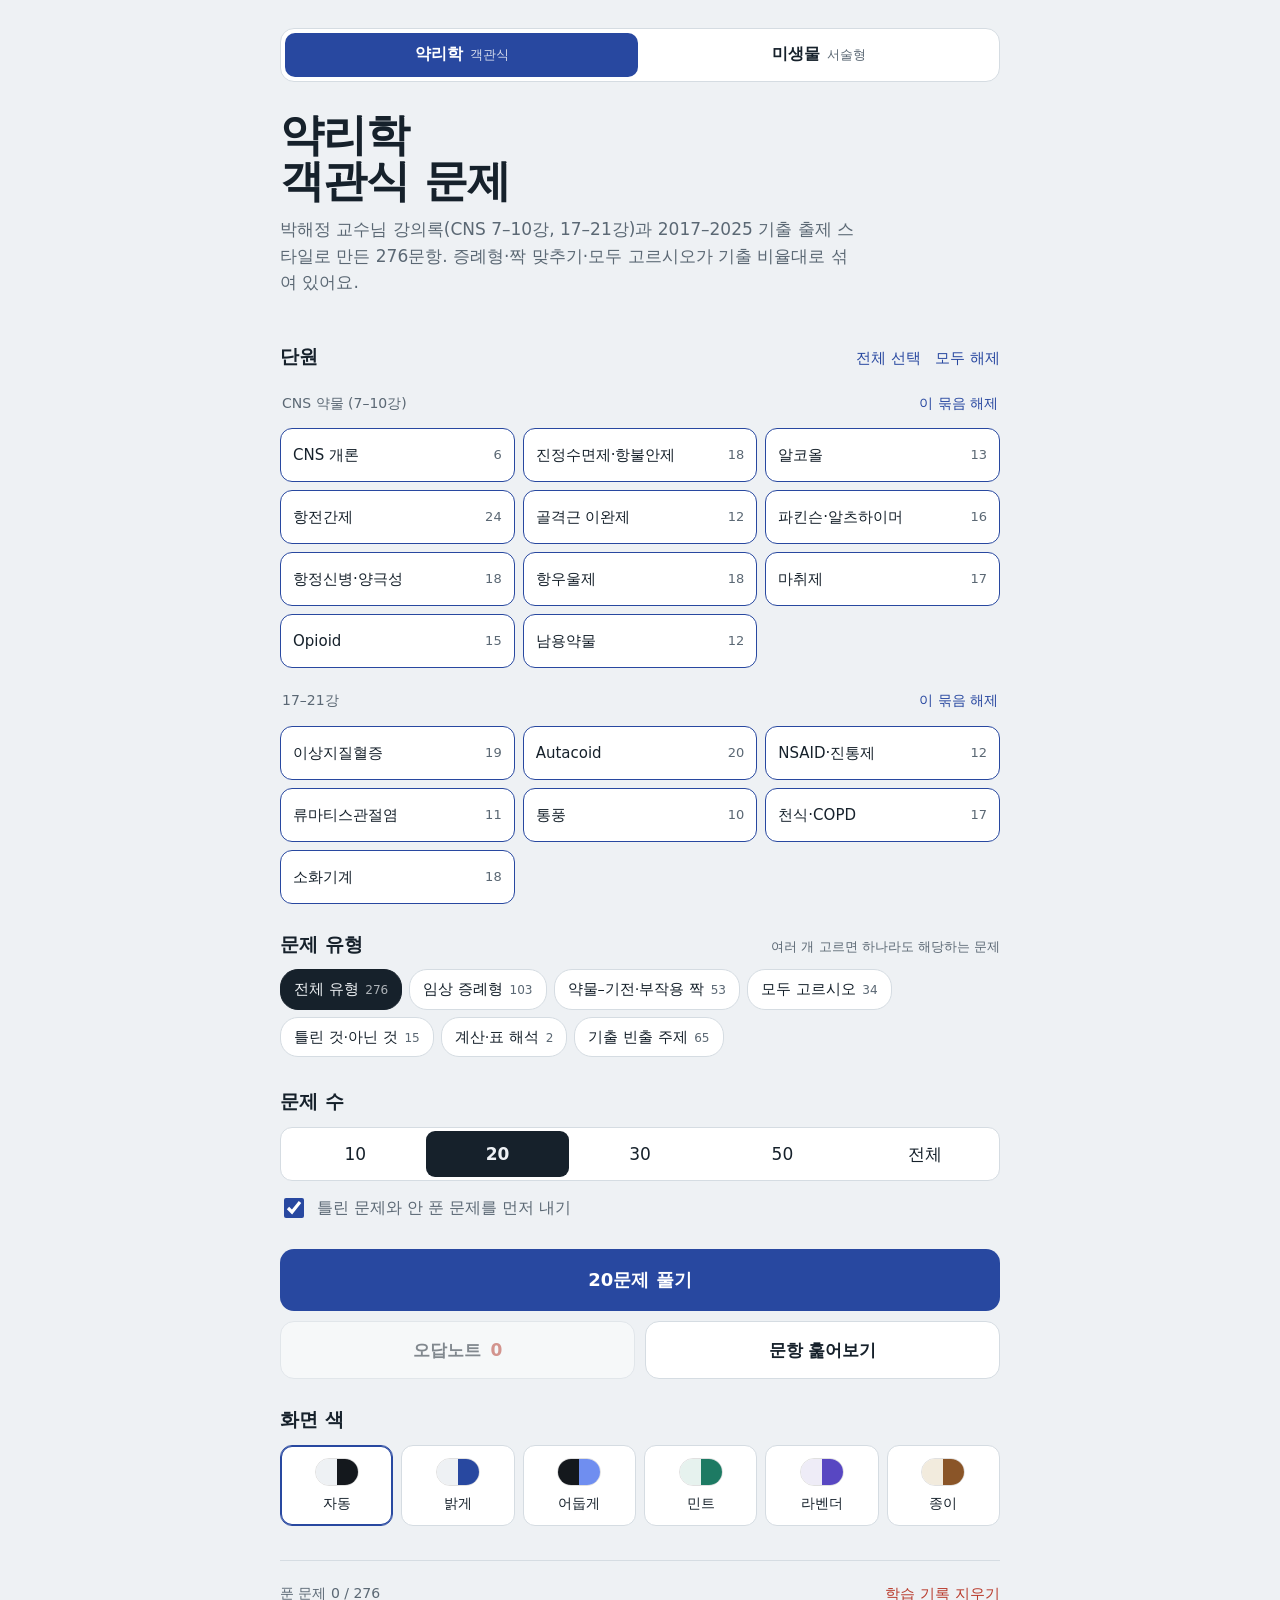
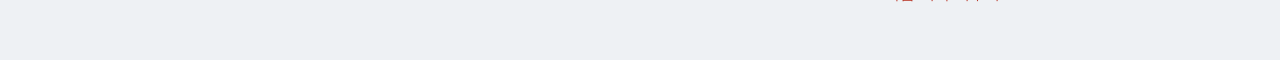
==== commit 6bb05ff3: "옛 CNS 퀴즈 폐기, 박해정 교수님 약리 객관식으로 교체 - 강의록(CNS 7–10강, 17–21강 = 10개 강의) + 2017–2025 기출 352문항 출제 스타일 분석으로 " ====
--- a/index.html
+++ b/index.html
@@ -11,8 +11,8 @@
 <link rel="icon" href="icon-180.png">
 <link rel="manifest" href="manifest.json">
 <script>
-var last = "cns";
-try { var h = JSON.parse(localStorage.getItem("study-hub-v1")); if (h && (h.last === "cns" || h.last === "micro")) last = h.last; } catch (e) {}
+var last = "pharm";
+try { var h = JSON.parse(localStorage.getItem("study-hub-v1")); if (h && h.last === "micro") last = "micro"; } catch (e) {}
 location.replace(last + "/");
 </script>
 <style>
@@ -21,5 +21,5 @@
 a{display:block;margin:8px 0;padding:14px 22px;border-radius:12px;background:#2848A0;color:#fff;text-decoration:none;text-align:center}
 </style>
 </head>
-<body><main><a href="cns/">CNS 약리 객관식</a><a href="micro/">미생물 서술형</a></main></body>
+<body><main><a href="pharm/">약리학 객관식</a><a href="micro/">미생물 서술형</a></main></body>
 </html>
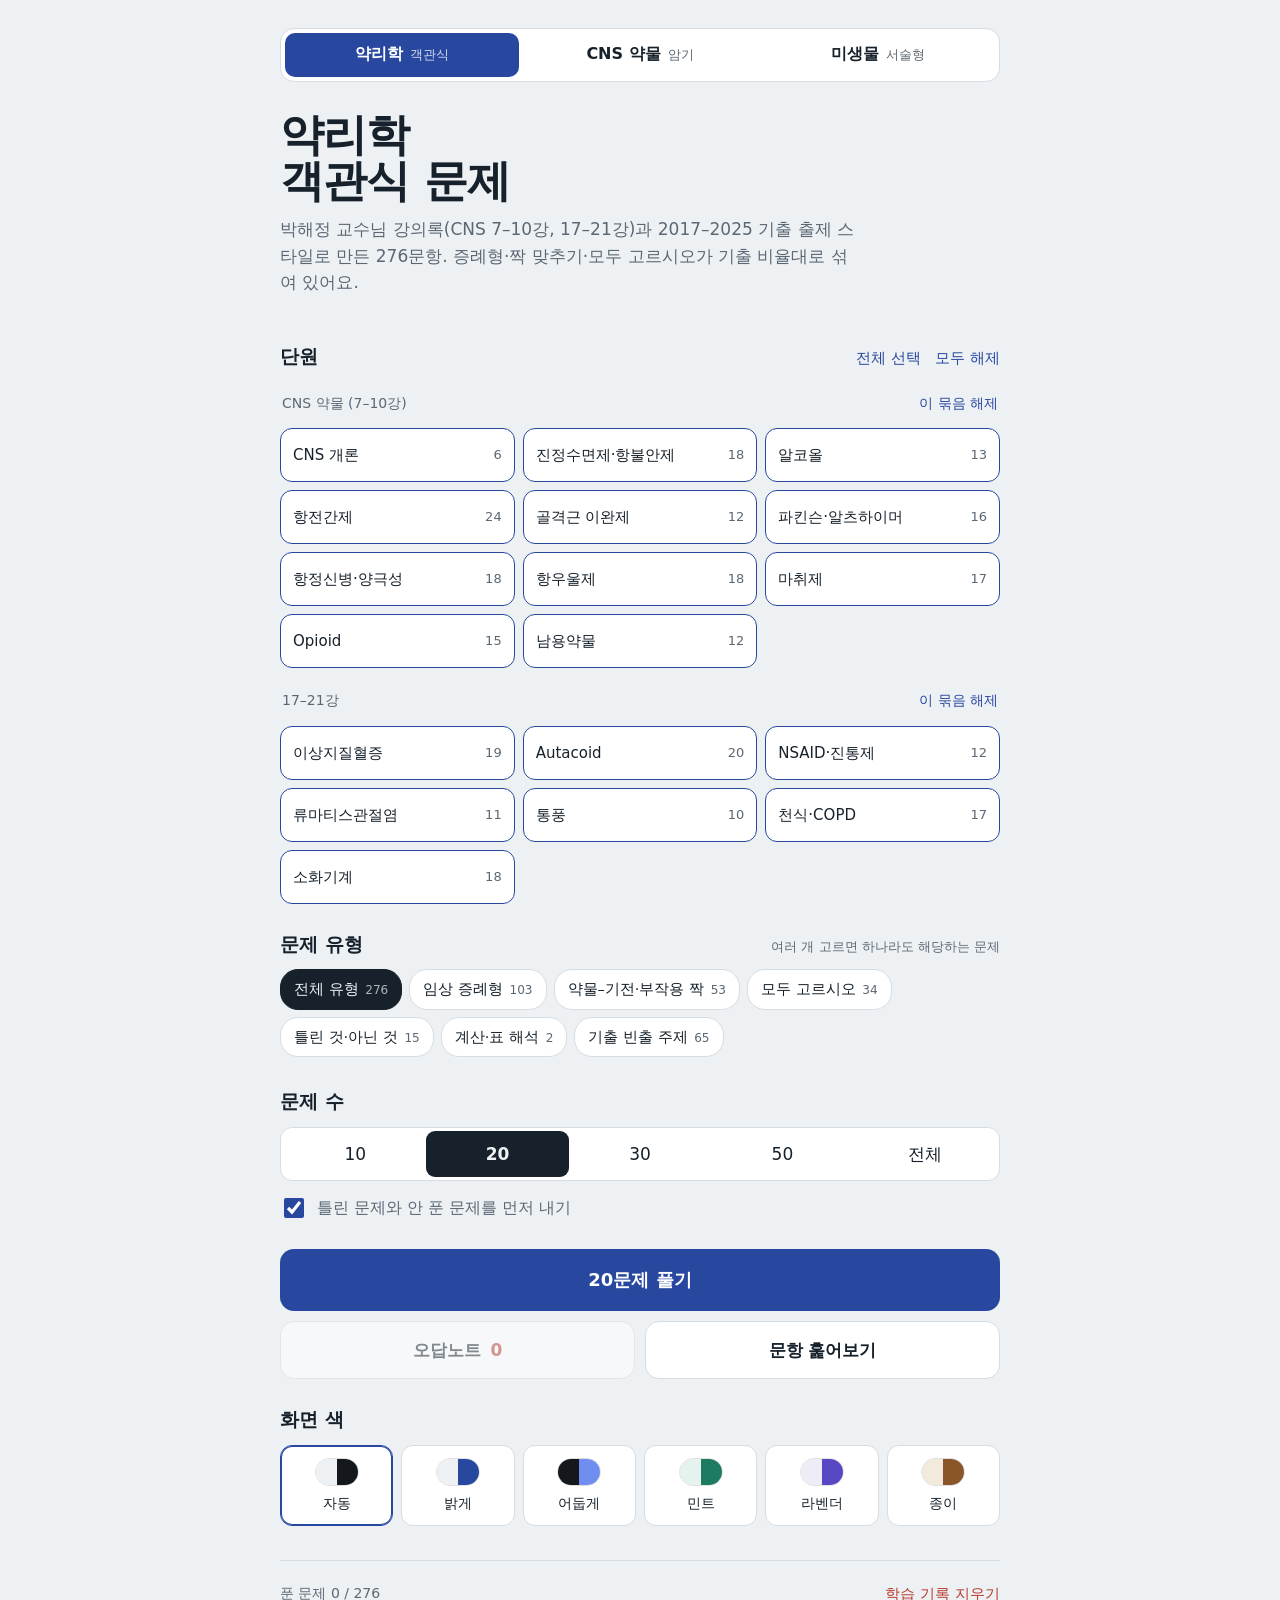
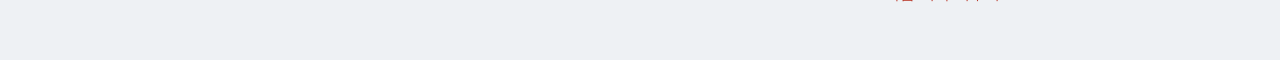
==== commit 408bc618: "CNS 약물 암기 탭 추가 (박해정 CNS 1–4 최종 요약본 기반) - 약물 카드 154종: 분류·기전·용도·부작용·포인트 + ★강조/족보/🎙예시 표시 - 핵심 짝 카드 121장" ====
--- a/index.html
+++ b/index.html
@@ -12,7 +12,7 @@
 <link rel="manifest" href="manifest.json">
 <script>
 var last = "pharm";
-try { var h = JSON.parse(localStorage.getItem("study-hub-v1")); if (h && h.last === "micro") last = "micro"; } catch (e) {}
+try { var h = JSON.parse(localStorage.getItem("study-hub-v1")); if (h && (h.last === "micro" || h.last === "drugs")) last = h.last; } catch (e) {}
 location.replace(last + "/");
 </script>
 <style>
@@ -21,5 +21,5 @@
 a{display:block;margin:8px 0;padding:14px 22px;border-radius:12px;background:#2848A0;color:#fff;text-decoration:none;text-align:center}
 </style>
 </head>
-<body><main><a href="pharm/">약리학 객관식</a><a href="micro/">미생물 서술형</a></main></body>
+<body><main><a href="pharm/">약리학 객관식</a><a href="drugs/">CNS 약물 암기</a><a href="micro/">미생물 서술형</a></main></body>
 </html>
